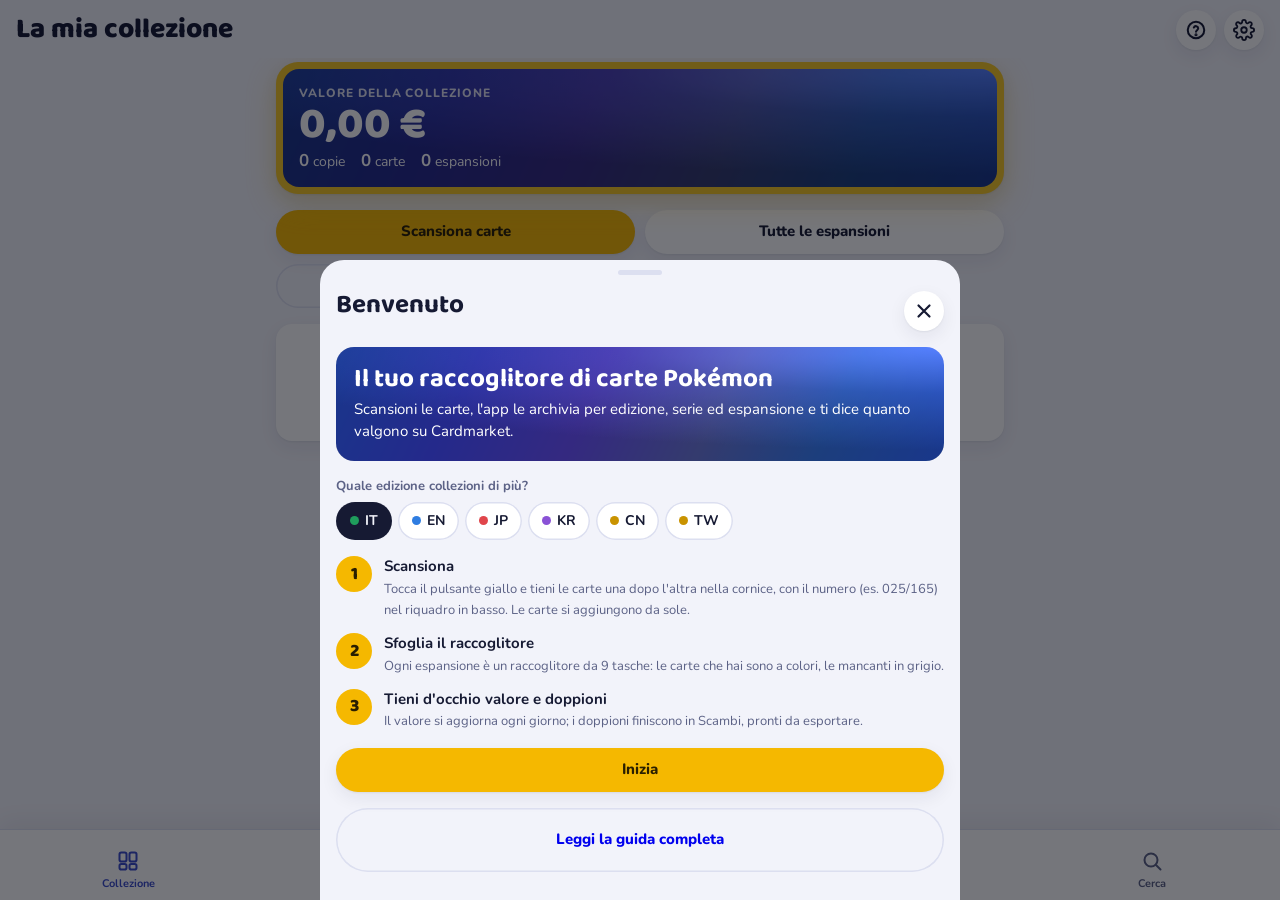
==== index.html @ 17b9c5fb "1.7: niente carte di Pokémon TCG Pocket nelle ricerche Le carte del videogioco TCG Pocket (espansion" ====
<!doctype html>
<html lang="it">
<head>
<meta charset="utf-8">
<meta http-equiv="Content-Security-Policy" content="default-src 'self'; script-src 'self' 'sha256-dnQLCSXDSAfv2hmlXYgK4S09nNvjMhLkixIwtkD//YQ=' 'wasm-unsafe-eval'; style-src 'self' 'unsafe-inline'; img-src 'self' data: blob: https://assets.tcgdex.net; font-src 'self'; connect-src 'self' https://api.tcgdex.net https://raw.githubusercontent.com; worker-src 'self' blob:; media-src 'self' blob:; manifest-src 'self'; object-src 'none'; base-uri 'none'; form-action 'none'">
<meta name="referrer" content="no-referrer">
<meta name="viewport" content="width=device-width,initial-scale=1,viewport-fit=cover">
<meta name="apple-mobile-web-app-capable" content="yes">
<meta name="mobile-web-app-capable" content="yes">
<meta name="apple-mobile-web-app-status-bar-style" content="default">
<meta name="apple-mobile-web-app-title" content="Raccoglitore">
<meta name="theme-color" content="#f2f3fa" media="(prefers-color-scheme: light)">
<meta name="theme-color" content="#0c0f22" media="(prefers-color-scheme: dark)">
<link rel="manifest" href="manifest.webmanifest">
<link rel="apple-touch-icon" href="icon-180.png">
<link rel="icon" href="icon-192.png">
<style>:root{color-scheme:light;padding-top:env(safe-area-inset-top,0px);padding-bottom:env(safe-area-inset-bottom,0px)}body{margin:0;font:14px system-ui,-apple-system,sans-serif}img{max-width:100%}[hidden]{display:none!important}</style>
</head>
<body>
<title>Raccoglitore TCG</title>
<meta name="claude:viewport-fit-sides" content="cover">
<link rel="stylesheet" href="fonts/fonts.css">
<style>
/* Layout: schede con barra in basso e pulsante Scansiona al centro; edizione → serie → espansione; ogni espansione è un raccoglitore a tasche 3×3 */
:root {
  --bg: #f2f3fa;
  --surface: #ffffff;
  --sunk: #e8eaf5;
  --ink: #161a33;
  --muted: #5c6286;
  --line: #dcdff0;
  --accent: #3b4cca;
  --accent-ink: #ffffff;
  --accent-soft: #e3e6fb;
  --gold: #f5b800;
  --gold-ink: #2a1f00;
  --frame: #f7c724;
  --good: #1f9d5c;
  --warn: #c66a00;
  --bad: #d23f45;
  --e-it: #1f9d5c; --e-en: #2f7de1; --e-ja: #e0454b; --e-ko: #8a52d6; --e-zh: #c99300; --e-other: #6b7196;
  --back-1: #263a9c; --back-2: #1a2670;
  --shadow: 0 1px 2px rgba(22, 26, 51, .06), 0 6px 18px rgba(22, 26, 51, .07);
  --holo: linear-gradient(115deg, #7fd3ff 0%, #b49bff 22%, #ff9ad5 42%, #ffe48a 62%, #8ff0c4 80%, #7fd3ff 100%);
  --font-display: "Baloo 2", "Avenir Next Rounded", "Arial Rounded MT Bold", system-ui, sans-serif;
  --font-body: "Nunito", -apple-system, "Segoe UI", Roboto, sans-serif;
  --font-mono: "IBM Plex Mono", ui-monospace, "SF Mono", Menlo, monospace;
  --radius: 16px;
}
@media (prefers-color-scheme: dark) {
  :root:not([data-theme="light"]) {
    --bg: #0c0f22; --surface: #161a36; --sunk: #10132a; --ink: #eef0ff; --muted: #9ba1c9; --line: #272c53;
    --accent: #8d98ff; --accent-ink: #0c0f22; --accent-soft: #232a5c; --gold: #ffd23f; --gold-ink: #2a1f00; --frame: #e7b912;
    --good: #45d18a; --warn: #f2a23c; --bad: #ff7a7f;
    --e-it: #45d18a; --e-en: #5aa0ff; --e-ja: #ff6b70; --e-ko: #b48cff; --e-zh: #f2c230; --e-other: #9ba1c9;
    --back-1: #2a3fae; --back-2: #141c56;
    --shadow: 0 1px 2px rgba(0, 0, 0, .3), 0 8px 24px rgba(0, 0, 0, .35);
    color-scheme: dark;
  }
}
:root[data-theme="dark"] {
  --bg: #0c0f22; --surface: #161a36; --sunk: #10132a; --ink: #eef0ff; --muted: #9ba1c9; --line: #272c53;
  --accent: #8d98ff; --accent-ink: #0c0f22; --accent-soft: #232a5c; --gold: #ffd23f; --gold-ink: #2a1f00; --frame: #e7b912;
  --good: #45d18a; --warn: #f2a23c; --bad: #ff7a7f;
  --e-it: #45d18a; --e-en: #5aa0ff; --e-ja: #ff6b70; --e-ko: #b48cff; --e-zh: #f2c230; --e-other: #9ba1c9;
  --back-1: #2a3fae; --back-2: #141c56;
  --shadow: 0 1px 2px rgba(0, 0, 0, .3), 0 8px 24px rgba(0, 0, 0, .35);
  color-scheme: dark;
}
html, body { height: 100%; }
body { background: var(--bg); color: var(--ink); font-family: var(--font-body); font-size: 15px; line-height: 1.45; -webkit-tap-highlight-color: transparent; }
body::before { content: ""; position: fixed; inset: 0 0 auto; height: env(safe-area-inset-top, 0px); z-index: 10; background: var(--bg); }
button, input, select, textarea { font: inherit; color: inherit; }
button { -webkit-user-select: none; user-select: none; }
:focus-visible { outline: 3px solid var(--accent); outline-offset: 2px; border-radius: 8px; }

.app { display: flex; flex-direction: column; min-height: 100%; }
.top {
  position: sticky; top: env(safe-area-inset-top, 0px); z-index: 5; background: var(--bg);
  padding-left: max(16px, env(safe-area-inset-left, 0px)); padding-right: max(16px, env(safe-area-inset-right, 0px));
  padding-block: 10px 8px; display: flex; align-items: center; gap: 8px;
}
.top h1 { font-family: var(--font-display); font-weight: 800; font-size: 28px; line-height: 1.1; margin: 0; flex: 1; min-width: 0; overflow: hidden; text-overflow: ellipsis; white-space: nowrap; }
.top h1.small { font-size: 21px; line-height: 1.15; white-space: normal; display: -webkit-box; -webkit-line-clamp: 2; -webkit-box-orient: vertical; overflow-wrap: anywhere; }
.icon-btn { width: 40px; height: 40px; border-radius: 50%; border: 0; background: var(--surface); box-shadow: var(--shadow); display: grid; place-items: center; cursor: pointer; flex: none; }
.icon-btn svg { width: 22px; height: 22px; }
a.icon-btn { color: inherit; text-decoration: none; }
.top .actions { display: flex; gap: 8px; flex: none; }
.notice { display: flex; gap: 12px; align-items: center; padding: 12px 14px; border-radius: var(--radius); background: var(--surface); box-shadow: var(--shadow), inset 4px 0 0 var(--gold); }
.notice .grow b { display: block; }
.steps { display: grid; gap: 12px; margin: 0; padding: 0; list-style: none; counter-reset: step; }
.steps li { display: grid; grid-template-columns: 36px minmax(0, 1fr); gap: 12px; align-items: start; counter-increment: step; }
.steps li::before { content: counter(step); width: 36px; height: 36px; border-radius: 50%; background: var(--gold); color: var(--gold-ink); font-family: var(--font-display); font-weight: 800; font-size: 18px; display: grid; place-items: center; }
.steps b { display: block; }
.welcome-hero { border-radius: 18px; padding: 18px; color: #fff; background: radial-gradient(120% 90% at 100% 0%, #5468ff 0%, #2a3aa8 45%, #19226b 100%); position: relative; overflow: hidden; }
.welcome-hero::after { content: ""; position: absolute; inset: 0; background: var(--holo); mix-blend-mode: soft-light; opacity: .55; pointer-events: none; }
.welcome-hero > * { position: relative; z-index: 1; }
.welcome-hero h3 { font-family: var(--font-display); font-size: 26px; line-height: 1.1; margin: 0 0 6px; }
.quickadd { display: grid; gap: 10px; padding: 14px; }
.quickadd .btn-row .btn { flex: 1 1 30%; }
.meta-line { font-size: 12px; color: var(--muted); text-align: center; }
main {
  flex: 1; box-sizing: border-box; width: 100%; max-width: 760px; margin: 0 auto;
  padding-left: max(16px, env(safe-area-inset-left, 0px)); padding-right: max(16px, env(safe-area-inset-right, 0px));
  padding-block: 4px calc(104px + env(safe-area-inset-bottom, 0px)); display: grid; grid-template-columns: minmax(0, 1fr); gap: 16px; align-content: start;
}
[hidden] { display: none !important; }
/* Blocchi interni con titoli: stessa spaziatura della pagina (i titoli hanno il margine sotto negativo). */
#sets-area, #scan-panels, #mine-results { display: grid; grid-template-columns: minmax(0, 1fr); gap: 16px; min-width: 0; }
#mine-results:empty { display: none; }
.filters { display: grid; gap: 10px; min-width: 0; }

/* Barra delle schede */
.tabs {
  position: fixed; left: 0; right: 0; bottom: 0; z-index: 6; display: grid; grid-template-columns: repeat(5, 1fr); align-items: end;
  background: var(--surface); box-shadow: 0 -1px 0 var(--line), 0 -8px 24px rgba(0,0,0,.06);
  padding-bottom: env(safe-area-inset-bottom, 0px); padding-left: env(safe-area-inset-left, 0px); padding-right: env(safe-area-inset-right, 0px);
}
.tabs button { border: 0; background: none; padding: 9px 2px 8px; display: grid; justify-items: center; gap: 3px; font-size: 11px; font-weight: 700; color: var(--muted); cursor: pointer; min-height: 56px; }
.tabs button svg { width: 24px; height: 24px; }
.tabs button[aria-current="page"] { color: var(--accent); }
.tabs .scan-tab .fab {
  width: 60px; height: 60px; margin-top: -26px; border-radius: 50%; display: grid; place-items: center;
  background: var(--gold); color: var(--gold-ink); box-shadow: 0 0 0 5px var(--surface), 0 6px 16px rgba(245, 184, 0, .45);
}
.tabs .scan-tab .fab svg { width: 30px; height: 30px; }
.tabs .scan-tab[aria-current="page"] { color: var(--ink); }

/* Elementi comuni */
.banner { background: var(--accent-soft); border-radius: 12px; padding: 10px 12px; font-size: 13px; }
.panel { background: var(--surface); border-radius: var(--radius); box-shadow: var(--shadow); overflow: hidden; }
.section-title { font-family: var(--font-display); font-weight: 800; font-size: 21px; margin: 4px 2px -6px; display: flex; align-items: center; flex-wrap: wrap; gap: 4px 8px; }
.section-title small { font-family: var(--font-body); font-weight: 600; font-size: 13px; color: var(--muted); }
.row { display: flex; align-items: center; gap: 12px; padding: 12px 14px; min-width: 0; min-height: 44px; box-sizing: border-box; }
.row + .row { border-top: 1px solid var(--line); }
button.row, a.row { width: 100%; border: 0; background: none; text-align: left; cursor: pointer; color: inherit; text-decoration: none; }
.grow { flex: 1; min-width: 0; }
.name { font-weight: 800; overflow: hidden; text-overflow: ellipsis; white-space: nowrap; }
.sub { color: var(--muted); font-size: 13px; }
.num { font-family: var(--font-mono); font-size: 13px; font-variant-numeric: tabular-nums; font-weight: 500; }
.euro { font-variant-numeric: tabular-nums; font-weight: 800; white-space: nowrap; }
.chev { color: var(--muted); font-size: 20px; line-height: 1; }
.note { font-size: 13px; color: var(--muted); margin: 0; }
.note.warn { color: var(--warn); font-weight: 700; }
.empty { text-align: center; padding: 28px 18px; display: grid; gap: 10px; justify-items: center; }
.empty h2 { font-family: var(--font-display); margin: 0; font-size: 22px; }

.btn { border: 0; background: var(--surface); box-shadow: var(--shadow); border-radius: 999px; padding: 10px 18px; font-weight: 800; cursor: pointer; min-height: 44px; display: inline-flex; align-items: center; justify-content: center; gap: 6px; text-align: center; }
.btn.primary { background: var(--accent); color: var(--accent-ink); }
.btn.gold { background: var(--gold); color: var(--gold-ink); }
.btn.ghost { background: transparent; box-shadow: inset 0 0 0 1.5px var(--line); }
.btn.small { min-height: 34px; padding: 6px 12px; font-size: 13px; }
.btn.danger { color: var(--bad); }
.btn:disabled { opacity: .5; cursor: default; }
.btn-row { display: flex; flex-wrap: wrap; gap: 8px; }

.chip { display: inline-flex; align-items: center; gap: 4px; font-size: 12px; font-weight: 700; padding: 2px 8px; border-radius: 999px; background: var(--sunk); color: var(--muted); white-space: nowrap; }
.chip.dup { background: color-mix(in srgb, var(--warn) 18%, transparent); color: var(--warn); }
.chip.grade { background: color-mix(in srgb, var(--good) 16%, transparent); color: var(--good); }
.chip.example { background: color-mix(in srgb, var(--warn) 16%, transparent); color: var(--warn); }
.chip.ed { background: color-mix(in srgb, var(--rc) 16%, transparent); color: var(--rc); }
.chips { display: flex; flex-wrap: wrap; gap: 4px; margin-top: 4px; }
.dot { width: 9px; height: 9px; border-radius: 50%; display: inline-block; flex: none; background: var(--rc, var(--muted)); }

/* Selettori a pillole */
.seg { display: flex; flex-wrap: wrap; gap: 6px; padding: 2px; margin: -2px; min-width: 0; }
.seg.scroll { flex-wrap: nowrap; overflow-x: auto; scrollbar-width: none; }
.seg.scroll.more { -webkit-mask-image: linear-gradient(to right, #000 calc(100% - 32px), transparent); mask-image: linear-gradient(to right, #000 calc(100% - 32px), transparent); }
.seg::-webkit-scrollbar { display: none; }
.seg button { flex: none; border: 0; border-radius: 999px; padding: 8px 14px; min-height: 38px; background: var(--surface); box-shadow: inset 0 0 0 1.5px var(--line); font-weight: 700; font-size: 14px; cursor: pointer; display: inline-flex; align-items: center; gap: 6px; }
.seg button[aria-pressed="true"] { background: var(--ink); color: var(--bg); box-shadow: none; }
.seg button .count { font-size: 12px; opacity: .7; }

/* Carta "trofeo" del riepilogo */
.trophy { position: relative; border-radius: 22px; padding: 7px; background: var(--frame); box-shadow: var(--shadow), 0 10px 30px color-mix(in srgb, var(--frame) 30%, transparent); }
.trophy-inner { position: relative; border-radius: 16px; padding: 16px 16px 14px; overflow: hidden; background: radial-gradient(120% 90% at 100% 0%, #5468ff 0%, #2a3aa8 45%, #19226b 100%); color: #fff; }
.trophy-inner::after { content: ""; position: absolute; inset: 0; background: var(--holo); mix-blend-mode: soft-light; opacity: .55; pointer-events: none; }
.trophy-inner > * { position: relative; z-index: 1; }
.trophy .eyebrow { font-size: 12px; font-weight: 800; letter-spacing: .08em; text-transform: uppercase; opacity: .85; }
.trophy .big { font-family: var(--font-display); font-weight: 800; font-size: 44px; line-height: 1.05; font-variant-numeric: tabular-nums; }
.trophy .stats { display: flex; flex-wrap: wrap; gap: 4px 16px; font-size: 14px; }
.trophy .stats b { font-variant-numeric: tabular-nums; font-size: 17px; }
.trophy .delta { display: inline-block; font-weight: 800; font-size: 13px; padding: 2px 8px; border-radius: 999px; background: rgba(255,255,255,.18); margin-top: 8px; }
.trophy .spark { margin-top: 8px; }

.quick { display: grid; grid-template-columns: 1fr 1fr; gap: 10px; }
.quick .btn { width: 100%; }

/* Espansioni */
.serie-head { display: flex; align-items: center; justify-content: space-between; gap: 8px; margin: 4px 2px -6px; font-weight: 800; color: var(--muted); font-size: 12px; text-transform: uppercase; letter-spacing: .07em; }
.set-grid { display: grid; grid-template-columns: repeat(auto-fill, minmax(min(100%, 300px), 1fr)); gap: 10px; }
.set-tile { display: flex; gap: 12px; align-items: center; padding: 12px 12px 12px 16px; border: 0; background: var(--surface); border-radius: var(--radius); box-shadow: var(--shadow); text-align: left; cursor: pointer; width: 100%; min-width: 0; color: inherit; position: relative; overflow: hidden; }
.set-tile::before { content: ""; position: absolute; left: 0; top: 0; bottom: 0; width: 5px; background: var(--rc, var(--accent)); }
.set-tile.complete::after { content: ""; position: absolute; inset: 0; background: var(--holo); opacity: .14; pointer-events: none; }
.ring { width: 54px; height: 54px; flex: none; position: relative; display: grid; place-items: center; }
.ring svg { position: absolute; inset: 0; transform: rotate(-90deg); }
.ring b { font-size: 13px; font-variant-numeric: tabular-nums; }

/* Raccoglitore */
.binder-head { padding: 14px; display: grid; gap: 10px; }
.bar { height: 10px; border-radius: 5px; background: var(--sunk); overflow: hidden; }
.bar > span { display: block; height: 100%; background: var(--rc, var(--accent)); border-radius: 5px; }
.bar.full > span { background: var(--holo); }
.binder { display: grid; gap: 14px; }
.page { background: linear-gradient(180deg, var(--surface), var(--sunk)); border-radius: 18px; padding: 12px; display: grid; grid-template-columns: repeat(3, minmax(0, 1fr)); gap: 9px; box-shadow: var(--shadow); }
.page-label { grid-column: 1 / -1; font-size: 11px; font-weight: 800; color: var(--muted); letter-spacing: .08em; text-transform: uppercase; display: flex; justify-content: space-between; }
.pocket { position: relative; border: 0; padding: 0; background: none; cursor: pointer; display: grid; gap: 4px; min-width: 0; color: inherit; }
.art { aspect-ratio: 245 / 337; max-width: 100%; border-radius: 7px; overflow: hidden; position: relative; background: var(--sunk); }
.art img { position: relative; width: 100%; height: 100%; object-fit: cover; display: block; }
.pocket.owned .art { box-shadow: 0 0 0 2px var(--frame), 0 4px 10px rgba(0,0,0,.15); }
.pocket.missing .art { opacity: .55; }
.pocket.missing .art img { filter: grayscale(1) brightness(1.05); opacity: .45; }
.pocket .count { position: absolute; top: -6px; right: -6px; min-width: 22px; height: 22px; display: grid; place-items: center; background: var(--good); color: #fff; font-size: 12px; font-weight: 800; border-radius: 11px; padding: 0 5px; box-sizing: border-box; box-shadow: 0 0 0 2px var(--surface); z-index: 1; }
.pocket .label { font-size: 11px; color: var(--muted); text-align: center; overflow: hidden; text-overflow: ellipsis; white-space: nowrap; }
.pocket .label.name-l { color: var(--ink); font-weight: 700; }
/* Dorso della carta, quando l'immagine non c'è */
.back { position: absolute; inset: 0; display: grid; place-items: center; text-align: center; padding: 8px; box-sizing: border-box; color: #fff;
  background: repeating-linear-gradient(45deg, rgba(255,255,255,.07) 0 6px, transparent 6px 12px), radial-gradient(circle at 50% 45%, var(--back-1), var(--back-2)); }
.back b { display: block; font-size: 12px; line-height: 1.2; overflow-wrap: break-word; hyphens: auto; -webkit-hyphens: auto; }
@media (max-width: 360px) { .back { padding: 6px 4px; } .back b { font-size: 10.5px; } }
.back span { font-family: var(--font-mono); font-size: 11px; opacity: .85; }
.foil .art::after { content: ""; position: absolute; inset: 0; background: var(--holo); mix-blend-mode: color-dodge; opacity: .22; pointer-events: none; }

.grid-cards { display: grid; grid-template-columns: repeat(auto-fill, minmax(104px, 1fr)); gap: 12px; }

/* Moduli */
.form { display: grid; gap: 14px; padding: 16px; }
.field { display: grid; gap: 6px; min-width: 0; }
.field > label, .field > .label { font-size: 13px; font-weight: 700; color: var(--muted); }
.field input, .field select, .field textarea, .searchbar input {
  border: 0; box-shadow: inset 0 0 0 1.5px var(--line); background: var(--surface); border-radius: 12px; padding: 10px 12px; width: 100%; box-sizing: border-box; min-width: 0; min-height: 44px;
}
.two { display: grid; grid-template-columns: 1fr 1fr; gap: 10px; }
.check { display: flex; gap: 10px; align-items: center; font-weight: 700; min-height: 44px; }
.check input { width: 22px; height: 22px; accent-color: var(--accent); }
.searchbar { display: grid; grid-template-columns: minmax(0, 1fr) auto; gap: 8px; }

/* Scansione */
.scanner { box-sizing: border-box; position: relative; border-radius: 22px; overflow: hidden; background: #05060f; aspect-ratio: 3 / 4; max-height: 60vh; width: 100%; max-width: 100%; margin: 0 auto; box-shadow: var(--shadow); }
.scanner video { width: 100%; height: 100%; object-fit: cover; display: block; }
/* La cornice sta tra la scritta in alto e i pulsanti in basso, così i pulsanti non coprono mai la zona del numero. */
.scanner .frame { position: absolute; left: 50%; top: 58px; height: calc(100% - 136px); width: auto; max-width: 74%; aspect-ratio: 245 / 337; transform: translateX(-50%); border-radius: 14px; box-shadow: 0 0 0 999px rgba(5, 6, 15, .45); }
.scanner .frame::before { content: ""; position: absolute; inset: 0; border-radius: 14px; border: 3px solid var(--frame); }
.scanner .frame .numzone { position: absolute; left: 6px; right: 6px; bottom: 6px; height: 15%; border-radius: 8px; border: 2px dashed rgba(255,255,255,.75); }
.scanner.reading .frame::before { animation: pulse 1.2s ease-in-out infinite; }
.scanner.hit .frame::before { border-color: var(--good); }
@keyframes pulse { 50% { opacity: .45; } }
@media (prefers-reduced-motion: reduce) { .scanner.reading .frame::before { animation: none; } }
.scanner .status { position: absolute; left: 50%; top: 12px; transform: translateX(-50%); background: rgba(5,6,15,.72); color: #fff; font-weight: 700; font-size: 13px; padding: 6px 12px; border-radius: 16px; width: max-content; max-width: calc(100% - 24px); text-align: center; line-height: 1.3; box-sizing: border-box; }
.scanner .controls { position: absolute; left: 12px; right: 12px; bottom: 12px; display: flex; justify-content: space-between; gap: 8px; }
.scanner .controls .btn { background: rgba(5,6,15,.72); color: #fff; box-shadow: none; }
.scanner .controls .btn.gold { background: var(--gold); color: var(--gold-ink); }
.scanner .demo-cam { position: absolute; inset: 0; background: radial-gradient(60% 50% at 50% 50%, #3a3f5c 0%, #15182b 70%), #15182b; }
.scanner .demo-cam::after { content: ""; position: absolute; left: 50%; top: 50%; width: 60%; aspect-ratio: 245 / 337; transform: translate(-50%, -50%) rotate(-2deg); border-radius: 10px; background: linear-gradient(160deg, #f7c724 0 6%, #e8edf7 6% 94%, #f7c724 94%); box-shadow: 0 10px 30px rgba(0,0,0,.5); opacity: .9; }
.scanner.off { display: grid; place-items: center; color: #cfd5f5; padding: 24px; text-align: center; aspect-ratio: 4 / 3; }
.scanner.off .inner { display: grid; gap: 12px; justify-items: center; }
.session-bar .field > .label { display: flex; justify-content: space-between; gap: 8px; }
.picker { padding: 14px; display: grid; gap: 10px; box-shadow: var(--shadow), inset 0 0 0 2px var(--gold); }
.picker .options { display: grid; grid-template-columns: repeat(auto-fill, minmax(96px, 1fr)); gap: 10px; }
.scanner .controls { align-items: center; }
.shutter { flex: none; width: 58px; height: 58px; border-radius: 50%; border: 4px solid #fff; background: rgba(255,255,255,.18); padding: 0; cursor: pointer; display: grid; place-items: center; }
.shutter span { width: 42px; height: 42px; border-radius: 50%; background: #fff; transition: transform .12s; }
.shutter:active span { transform: scale(.86); }
.scan-hint { margin: -4px 4px 0; }
.photo { object-fit: cover; }
.art img.photo { object-fit: cover; }
.copy-photo { width: 40px; height: 55px; flex: none; border-radius: 6px; object-fit: cover; background: var(--sunk); box-shadow: 0 0 0 1px var(--line); }
.copy-photo.big { width: 96px; height: 132px; border-radius: 9px; }
.photo-edit { display: flex; align-items: center; gap: 10px; flex-wrap: wrap; }
.ed-pick { font: inherit; font-size: 12px; font-weight: 800; border: 0; border-radius: 999px; padding: 3px 8px; background: color-mix(in srgb, var(--rc) 16%, transparent); color: var(--rc); appearance: none; -webkit-appearance: none; min-height: 24px; }
.chip.warn { white-space: normal; background: color-mix(in srgb, var(--warn) 18%, transparent); color: var(--warn); }
.custom-grid { display: flex; gap: 12px; align-items: flex-start; }
.banner.family { display: flex; align-items: center; gap: 10px; background: color-mix(in srgb, var(--gold) 22%, var(--surface)); }
.coll-switch { margin: 2px 0 0; }
.custom-grid > img { flex: none; }
.cm-results { max-height: 52vh; overflow: auto; border: 1px solid var(--line); border-radius: 12px; }
.cm-results .row + .row { border-top: 1px solid var(--line); }
.tray-item { display: flex; gap: 12px; align-items: center; padding: 10px 12px; min-width: 0; }
.tray-item + .tray-item { border-top: 1px solid var(--line); }
.tray-item .thumb { width: 46px; flex: none; }
.tray-item.new { animation: flash 1.2s ease-out; }
@keyframes flash { from { background: color-mix(in srgb, var(--gold) 35%, transparent); } }
@media (prefers-reduced-motion: reduce) { .tray-item.new { animation: none; } }
.tray-actions { display: flex; gap: 6px; flex: none; }
.copy-row { padding: 0 10px 0 0; gap: 4px; }
.copy-open { flex: 1; min-width: 0; display: flex; align-items: center; gap: 12px; padding: 12px 6px 12px 14px; border: 0; background: none; color: inherit; font: inherit; text-align: left; cursor: pointer; min-height: 44px; }
.copy-del { flex: none; width: 40px; min-width: 40px; padding: 0; justify-content: center; }

/* Scheda carta */
.sheet-wrap { position: fixed; inset: 0; z-index: 20; background: rgba(5, 6, 15, .55); display: flex; align-items: flex-end; justify-content: center; }
.sheet {
  background: var(--bg); width: 100%; max-width: 640px; max-height: 94%; overflow-y: auto; border-radius: 24px 24px 0 0; box-sizing: border-box;
  padding-left: max(16px, env(safe-area-inset-left, 0px)); padding-right: max(16px, env(safe-area-inset-right, 0px));
  padding-block: 10px calc(28px + env(safe-area-inset-bottom, 0px)); display: grid; gap: 16px;
}
.grab { width: 44px; height: 5px; border-radius: 3px; background: var(--line); justify-self: center; }
.sheet-head { display: flex; justify-content: space-between; align-items: flex-start; gap: 10px; }
.sheet-head h2 { font-family: var(--font-display); font-size: 26px; line-height: 1.1; margin: 0; min-width: 0; overflow-wrap: anywhere; }
.card-hero { display: grid; grid-template-columns: minmax(0, 150px) minmax(0, 1fr); gap: 16px; align-items: start; }
.showcase { border-radius: 12px; padding: 5px; background: var(--frame); box-shadow: var(--shadow); }
.showcase .art { border-radius: 8px; }
.price-big { font-family: var(--font-display); font-weight: 800; font-size: 34px; line-height: 1; font-variant-numeric: tabular-nums; }
.kv { display: grid; grid-template-columns: auto minmax(0, 1fr); gap: 4px 12px; font-size: 14px; margin: 0; }
.kv dt { color: var(--muted); font-weight: 700; }
.kv dd { margin: 0; min-width: 0; overflow-wrap: anywhere; }
.price-grid { display: grid; grid-template-columns: repeat(3, minmax(0, 1fr)); }
.price-grid > div { padding: 12px; display: grid; gap: 2px; min-width: 0; }
.price-grid > div + div { border-left: 1px solid var(--line); }
.price-grid .sub { font-size: 12px; }

body:has(.sheet-wrap) .toast { bottom: calc(16px + env(safe-area-inset-bottom, 0px)); }
.toast { position: fixed; left: 50%; transform: translateX(-50%); bottom: calc(96px + env(safe-area-inset-bottom, 0px)); z-index: 30; background: var(--ink); color: var(--bg); padding: 10px 14px 10px 18px; border-radius: 999px; font-size: 14px; font-weight: 700; width: max-content; max-width: calc(100% - 32px); box-sizing: border-box; display: flex; gap: 12px; align-items: center; box-shadow: var(--shadow); }
.toast button { border: 0; background: none; color: var(--gold); font-weight: 800; cursor: pointer; padding: 4px; }
.spark { width: 100%; height: 64px; display: block; }
.bars { display: grid; gap: 12px; padding: 14px; }
.bars .line { display: grid; grid-template-columns: minmax(0, 1fr) auto; gap: 4px 10px; align-items: center; }
.bars .track { grid-column: 1 / -1; height: 10px; border-radius: 5px; background: var(--sunk); overflow: hidden; }
.bars .track span { display: block; height: 100%; background: var(--rc); border-radius: 5px; }
.hscroll { display: grid; grid-auto-flow: column; grid-auto-columns: 112px; gap: 12px; overflow-x: auto; padding: 8px 4px 8px; scrollbar-width: none; }
.hscroll::-webkit-scrollbar { display: none; }
details > summary { list-style: none; cursor: pointer; }
details > summary::-webkit-details-marker { display: none; }
@media (max-width: 380px) { .two { grid-template-columns: 1fr; } .card-hero { grid-template-columns: 110px minmax(0, 1fr); } .trophy .big { font-size: 38px; } }
</style>

<div class="app">
  <header class="top"><button class="icon-btn" id="back" hidden aria-label="Indietro"><svg viewBox="0 0 24 24" fill="none" stroke="currentColor" stroke-width="2.4" stroke-linecap="round"><path d="M15 5l-7 7 7 7"/></svg></button><h1 id="title">Collezione</h1><div class="actions"><a class="icon-btn" id="help-btn" href="guida.html" target="_blank" rel="noopener" aria-label="Guida all'uso"><svg viewBox="0 0 24 24" fill="none" stroke="currentColor" stroke-width="2.2" stroke-linecap="round"><circle cx="12" cy="12" r="9"/><path d="M9.6 9.3a2.5 2.5 0 0 1 4.8.9c0 1.7-2.4 2.2-2.4 3.8"/><circle cx="12" cy="17.2" r=".6" fill="currentColor"/></svg></a><button class="icon-btn" id="settings-btn" aria-label="Impostazioni"><svg viewBox="0 0 24 24" fill="none" stroke="currentColor" stroke-width="2" stroke-linecap="round" stroke-linejoin="round"><circle cx="12" cy="12" r="3"/><path d="M19.4 15a1.7 1.7 0 0 0 .3 1.8l.1.1a2 2 0 1 1-2.8 2.8l-.1-.1a1.7 1.7 0 0 0-1.8-.3 1.7 1.7 0 0 0-1 1.5V21a2 2 0 1 1-4 0v-.1a1.7 1.7 0 0 0-1.1-1.5 1.7 1.7 0 0 0-1.8.3l-.1.1a2 2 0 1 1-2.8-2.8l.1-.1a1.7 1.7 0 0 0 .3-1.8 1.7 1.7 0 0 0-1.5-1H3a2 2 0 1 1 0-4h.1a1.7 1.7 0 0 0 1.5-1.1 1.7 1.7 0 0 0-.3-1.8l-.1-.1a2 2 0 1 1 2.8-2.8l.1.1a1.7 1.7 0 0 0 1.8.3H9a1.7 1.7 0 0 0 1-1.5V3a2 2 0 1 1 4 0v.1a1.7 1.7 0 0 0 1 1.5 1.7 1.7 0 0 0 1.8-.3l.1-.1a2 2 0 1 1 2.8 2.8l-.1.1a1.7 1.7 0 0 0-.3 1.8V9a1.7 1.7 0 0 0 1.5 1H21a2 2 0 1 1 0 4h-.1a1.7 1.7 0 0 0-1.5 1z"/></svg></button></div></header>
  <main id="main"></main>
  <nav class="tabs" aria-label="Sezioni">
    <button data-tab="collection" aria-current="page"><svg viewBox="0 0 24 24" fill="none" stroke="currentColor" stroke-width="2"><rect x="3.5" y="3.5" width="7" height="9" rx="1.8"/><rect x="13.5" y="3.5" width="7" height="9" rx="1.8"/><rect x="3.5" y="15" width="7" height="5.5" rx="1.8"/><rect x="13.5" y="15" width="7" height="5.5" rx="1.8"/></svg>Collezione</button>
    <button data-tab="value"><svg viewBox="0 0 24 24" fill="none" stroke="currentColor" stroke-width="2" stroke-linecap="round"><path d="M4 18l5-6 4 3 7-9"/><path d="M15 6h5v5"/></svg>Valore</button>
    <button data-tab="scan" class="scan-tab"><span class="fab"><svg viewBox="0 0 24 24" fill="none" stroke="currentColor" stroke-width="2.2" stroke-linecap="round"><path d="M4 8V5.5A1.5 1.5 0 0 1 5.5 4H8M16 4h2.5A1.5 1.5 0 0 1 20 5.5V8M20 16v2.5a1.5 1.5 0 0 1-1.5 1.5H16M8 20H5.5A1.5 1.5 0 0 1 4 18.5V16"/><rect x="8.5" y="7" width="7" height="10" rx="1.4"/></svg></span>Scansiona</button>
    <button data-tab="trades"><svg viewBox="0 0 24 24" fill="none" stroke="currentColor" stroke-width="2" stroke-linecap="round"><path d="M7 4L3 8l4 4M3 8h14M17 20l4-4-4-4M21 16H7"/></svg>Scambi</button>
    <button data-tab="search"><svg viewBox="0 0 24 24" fill="none" stroke="currentColor" stroke-width="2" stroke-linecap="round"><circle cx="11" cy="11" r="6.5"/><path d="M16 16l4.5 4.5"/></svg>Cerca</button>
  </nav>
</div>
<div id="sheet-root"></div>
<div id="toast-root" aria-live="polite"></div>

<script>
"use strict";
// ================================================================ Dati fissi
// L'edizione è la lingua di stampa: IT, EN, JP, KR, CN… come nei negozi. Le edizioni occidentali condividono le espansioni.
const LANGS = [
  ["it","Italiano","IT","intl","it"],["en","Inglese","EN","intl","en"],["fr","Francese","FR","intl","other"],["de","Tedesco","DE","intl","other"],
  ["es","Spagnolo","ES","intl","other"],["pt","Portoghese","PT","intl","other"],["ja","Giapponese","JP","jp","ja"],["ko","Coreano","KR","kr","ko"],
  ["zh-cn","Cinese semplificato","CN","cn","zh"],["zh-tw","Cinese tradizionale","TW","cn","zh"],["th","Thailandese","TH","sea","other"],["id","Indonesiano","ID","sea","other"]
].map(([code,name,short,region,color]) => ({code,name,short,region,color}));
const LANG = Object.fromEntries(LANGS.map(l => [l.code, l]));
const EDITION_ORDER = ["it","en","ja","ko","zh-cn","zh-tw","fr","de","es","pt","th","id"];
const VARIANTS = { normal: "Normale", reverse: "Reverse", holo: "Holo", firstEdition: "1ª ed." };
const CONDITIONS = [["MT","Mint"],["NM","Near Mint"],["EX","Excellent"],["GD","Good"],["LP","Light Played"],["PL","Played"],["PO","Poor"]];
const GRADERS = ["PSA","BGS","CGC","SGC","Altro"];
const RARITY_IT = {
  "common": "Comune", "uncommon": "Non comune", "rare": "Rara", "rare holo": "Rara holo", "holo rare": "Rara holo",
  "double rare": "Doppia rara", "ultra rare": "Ultra rara", "illustration rare": "Rara illustrazione",
  "special illustration rare": "Rara illustrazione speciale", "hyper rare": "Iper rara", "shiny rare": "Rara cromatica",
  "shiny ultra rare": "Ultra rara cromatica", "ace spec rare": "Rara ACE SPEC", "secret rare": "Rara segreta", "promo": "Promo",
  "amazing rare": "Rara straordinaria", "radiant rare": "Rara radiosa", "rare holo v": "Rara holo V", "rare holo vmax": "Rara holo VMAX",
  "rare holo vstar": "Rara holo VSTAR", "rare ultra": "Ultra rara", "rare secret": "Rara segreta", "rare rainbow": "Rara arcobaleno",
  "mega hyper rare": "Mega iper rara", "black white rare": "Rara bianco e nero"
};
const APP_VERSION = "1.7";
const APP_DATE = "1 novembre 2026";
const GUIDE_URL = "https://claude.ai/artifact/3jA4rPapgx1RR4ZWzeLEEr";
const API = "https://api.tcgdex.net/v2";
// Listino pubblico di Cardmarket, scaricato ogni notte da un'azione GitHub sul ramo "dati" del repository dell'app.
// Si ricava dall'indirizzo dell'app (utente.github.io/repository); altrove (anteprima) non c'è.
const CM_DATA = (() => { const m = location.hostname.match(/^([a-z0-9-]+)\.github\.io$/i), repo = location.pathname.split("/")[1]; return m && repo ? `https://raw.githubusercontent.com/${m[1]}/${repo}/dati/cm/` : null; })();
// Lettore del numero (Tesseract.js 5.1.1): i file sono nella cartella ocr/ dell'app, non su server di terzi.
const OCR_DIR = new URL("ocr/", location.href).href;

const fallbackLang = code => LANG[code]?.region === "intl" ? "en" : code;
const regionOf = code => LANG[code]?.region || "intl";
const edColor = code => `var(--e-${LANG[code]?.color || "other"})`;
const edStyle = code => `style="--rc:${edColor(code)}"`;
const edName = code => LANG[code]?.name || code;
const esc = s => String(s ?? "").replace(/[&<>"']/g, c => ({ "&":"&amp;","<":"&lt;",">":"&gt;",'"':"&quot;","'":"&#39;" }[c]));
const euro = v => v == null || isNaN(v) ? "—" : new Intl.NumberFormat("it-IT", { style: "currency", currency: "EUR" }).format(v);
const today = () => new Date().toISOString().slice(0, 10);
const uid = () => (crypto.randomUUID ? crypto.randomUUID() : Date.now().toString(36) + Math.random().toString(36).slice(2));
const itDate = d => d ? new Date(d + "T12:00:00").toLocaleDateString("it-IT", { day: "numeric", month: "long", year: "numeric" }) : "";
const rarityIt = r => RARITY_IT[String(r || "").toLowerCase()] || r || "";
// Numero come stampato: 006/165 (zeri a sinistra quando il numero è solo cifre)
function cardNumber(localId, official) {
  const id = String(localId ?? "");
  if (!official) return id;
  const w = Math.max(3, String(official).length);
  // Numeri lunghi delle buste speciali (1807/07): il totale si scrive come stampato, a due cifre.
  if (/^\d{4,}$/.test(id)) return `${id}/${String(official).padStart(2, "0")}`;
  return `${/^\d+$/.test(id) ? id.padStart(w, "0") : id}/${String(official).padStart(w, "0")}`;
}

// ================================================================ Stato e salvataggio sul telefono (IndexedDB)
let state = { cards: {}, sets: {}, copies: [], snapshots: [], settings: { lang: "it", cond: "NM", coef: {} }, lastRefresh: 0 };
const Store = {
  db: null,
  open() {
    return new Promise(resolve => {
      try {
        const req = indexedDB.open("raccoglitore-tcg", 1);
        req.onupgradeneeded = () => req.result.createObjectStore("kv");
        req.onsuccess = () => { this.db = req.result; resolve(); };
        req.onerror = () => resolve();
      } catch { resolve(); }
    });
  },
  async load() {
    await this.open();
    if (!this.db) { try { const raw = localStorage.getItem("raccoglitore-tcg"); return raw ? JSON.parse(raw) : null; } catch { return null; } }
    return new Promise(resolve => {
      try {
        const r = this.db.transaction("kv").objectStore("kv").get("state");
        r.onsuccess = () => resolve(r.result || null);
        r.onerror = () => resolve(null);
      } catch { resolve(null); }
    });
  },
  keep(name, data) {
    try { if (this.db) this.db.transaction("kv", "readwrite").objectStore("kv").put(data, name); } catch {}
  },
  timer: null,
  save() {
    if (viewing) return;
    clearTimeout(this.timer);
    this.timer = setTimeout(() => {
      const data = JSON.parse(JSON.stringify(state));
      try {
        if (this.db) { this.db.transaction("kv", "readwrite").objectStore("kv").put(data, "state"); History.maybeSave(data); }
        else localStorage.setItem("raccoglitore-tcg", JSON.stringify(data));
      } catch (e) { console.warn("Salvataggio non riuscito", e); }
    }, 250);
  }
};

// ================================================================ Foto delle tue copie e storico automatico (nello stesso archivio del telefono)
const idbReq = (mode, fn) => new Promise(res => {
  try { const tx = Store.db.transaction("kv", mode), r = fn(tx.objectStore("kv")); tx.oncomplete = () => res(r?.result ?? true); tx.onerror = tx.onabort = () => res(null); }
  catch { res(null); }
});
const Photos = {
  urls: new Map(),
  prefix: "photo:",
  key(id) { return this.prefix + id; },
  reset() { for (const u of this.urls.values()) URL.revokeObjectURL(u); this.urls.clear(); },
  async put(id, blob) { if (!Store.db || !blob) return false; const ok = await idbReq("readwrite", s => s.put(blob, this.key(id))); this.drop(id); return !!ok; },
  get(id) { return Store.db ? idbReq("readonly", s => s.get(this.key(id))) : Promise.resolve(null); },
  drop(id) { const u = this.urls.get(id); if (u) { URL.revokeObjectURL(u); this.urls.delete(id); } },
  del(id) { this.drop(id); if (Store.db) idbReq("readwrite", s => s.delete(this.key(id))); },
  async url(id) {
    if (this.urls.has(id)) return this.urls.get(id);
    const b = await this.get(id); if (!(b instanceof Blob)) return null;
    const u = URL.createObjectURL(b); this.urls.set(id, u); return u;
  }
};
// Le foto si caricano dopo il disegno: ogni <img data-photo="id"> riceve la sua immagine.
async function hydratePhotos() {
  for (const img of document.querySelectorAll("img[data-photo]:not([src]):not([data-loading])")) {
    img.dataset.loading = "1";
    const u = await Photos.url(img.dataset.photo);
    if (u) img.src = u; else img.closest(".photo-slot")?.classList.add("empty"), img.remove();
  }
}
new MutationObserver(() => hydratePhotos()).observe(document.body, { childList: true, subtree: true });
const blobToDataURL = b => new Promise((res, rej) => { const r = new FileReader(); r.onload = () => res(r.result); r.onerror = rej; r.readAsDataURL(b); });
const dataURLToBlob = u => { const [head, b64] = u.split(","), bin = atob(b64), a = new Uint8Array(bin.length); for (let i = 0; i < bin.length; i++) a[i] = bin.charCodeAt(i); return new Blob([a], { type: head.slice(5).split(";")[0] }); };
// Riduce una foto scelta o scattata a 900 pixel sul lato lungo.
async function shrinkPhoto(file, max = 900) {
  const bmp = await createImageBitmap(file), k = Math.min(1, max / Math.max(bmp.width, bmp.height));
  const c = document.createElement("canvas"); c.width = Math.round(bmp.width * k); c.height = Math.round(bmp.height * k);
  c.getContext("2d").drawImage(bmp, 0, 0, c.width, c.height);
  return new Promise(res => c.toBlob(res, "image/jpeg", 0.82));
}
// Storico: una versione della collezione all'ora, le ultime 30, dentro il telefono. Protegge da errori e ripristini sbagliati.
const History = {
  last: 0,
  async maybeSave(data) {
    if (!Store.db || !data.copies?.length || Date.now() - this.last < 3600e3) return;
    this.last = Date.now();
    await idbReq("readwrite", s => s.put({ at: Date.now(), copies: data.copies.length, data }, "hist:" + Date.now()));
    const keys = (await this.keys()).sort();
    for (const k of keys.slice(0, Math.max(0, keys.length - 30))) idbReq("readwrite", s => s.delete(k));
  },
  async keys() { const k = await idbReq("readonly", s => s.getAllKeys()); return (k || []).filter(x => String(x).startsWith("hist:")); },
  async list() { const out = []; for (const k of (await this.keys()).sort().reverse()) { const v = await idbReq("readonly", s => s.get(k)); if (v) out.push({ key: k, at: v.at, copies: v.copies }); } return out; },
  get(k) { return idbReq("readonly", s => s.get(k)); }
};
// ================================================================ Collezioni di famiglia
// Un familiare condivide la sua collezione come file; tu la apri e la guardi accanto alla tua, senza toccarla.
const idbGet = k => Store.db ? idbReq("readonly", s => s.get(k)) : Promise.resolve(null);
const idbPut = (k, v) => Store.db ? idbReq("readwrite", s => s.put(v, k)) : Promise.resolve(null);
let viewing = null, myState = null;
const Family = {
  list: [],
  async load() { const l = await idbGet("family:index"); this.list = Array.isArray(l) ? l : []; },
  save() { return idbPut("family:index", this.list); },
  async import(raw, fileName) {
    const { state: clean } = sanitizeState(raw);
    const owner = txt(raw?.share?.owner, 40).trim() || txt(String(fileName || "").replace(/\.json$/i, "").replace(/^collezione-/i, "").replace(/-\d{4}-\d{2}-\d{2}$/, ""), 40) || "Familiare";
    let fam = this.list.find(f => f.name.toLowerCase() === owner.toLowerCase());
    if (!fam) { fam = { id: uid().slice(0, 8), name: owner }; this.list.push(fam); }
    else await this.dropPhotos(fam.id);
    const ids = new Set(clean.copies.map(c => c.id));
    let photos = 0;
    if (isObj(raw.photos)) for (const [id, u] of Object.entries(raw.photos)) {
      if (!ids.has(id) || typeof u !== "string" || u.length > 6e6 || !/^data:image\/(jpeg|png|webp);base64,[A-Za-z0-9+/=]+$/.test(u)) continue;
      try { if (await idbPut(`fphoto:${fam.id}:${id}`, dataURLToBlob(u))) photos++; } catch {}
    }
    for (const c of clean.copies) if (c.photo && !raw.photos?.[c.id]) delete c.photo;
    Object.assign(fam, { copies: clean.copies.length, value: Math.round(clean.copies.reduce((t, c) => t + (copyValueIn(clean, c) || 0), 0) * 100) / 100,
      sharedAt: numIn(Date.parse(raw?.share?.sharedAt), 0, 1e14) || Date.now(), importedAt: Date.now(), photos });
    await idbPut("family:" + fam.id, clean);
    await this.save();
    return fam;
  },
  async dropPhotos(id) {
    const keys = (await idbReq("readonly", s => s.getAllKeys())) || [];
    for (const k of keys) if (String(k).startsWith(`fphoto:${id}:`)) idbReq("readwrite", s => s.delete(k));
  },
  async remove(id) {
    await this.dropPhotos(id);
    idbReq("readwrite", s => s.delete("family:" + id));
    this.list = this.list.filter(f => f.id !== id);
    await this.save();
  }
};
// Valore di una copia in una collezione qualsiasi (stesse regole della tua).
function copyValueIn(st, cp) {
  if (cp.personal != null) return cp.personal;
  const card = st.cards[cp.cardKey]; if (!card) return null;
  const p = marketPrice(card, cp.variant);
  return p == null ? null : p * (st.settings.coef?.[cp.lang] ?? 1);
}
async function viewCollection(id) {
  stopScanner(); closeSheet();
  if (!id || id === "me") {
    if (viewing) { state = myState; viewing = null; myState = null; Photos.prefix = "photo:"; Photos.reset(); }
  } else {
    const fam = Family.list.find(f => f.id === id), data = fam && await idbGet("family:" + id);
    if (!data) { toast("Questa collezione non è più disponibile"); return; }
    if (!viewing) myState = state;
    state = data; viewing = { id, name: fam.name, sharedAt: fam.sharedAt };
    Photos.prefix = `fphoto:${id}:`; Photos.reset();
  }
  ui.setView = null; ui.browse = null; ui.mineQ = ""; ui.edFilter = "all";
  if (ui.tab === "scan" || ui.tab === "search") ui.tab = "collection";
  render();
}
const familyBanner = () => viewing ? `<div class="banner family"><div class="grow">Stai guardando la collezione di <b>${esc(viewing.name)}</b> · condivisa il ${esc(new Date(viewing.sharedAt).toLocaleDateString("it-IT", { day: "numeric", month: "long" }))}. Qui puoi solo guardare.</div><button class="btn small" data-action="family-exit">Torna alla tua</button></div>` : "";
const READ_ONLY_ACTIONS = new Set(["cm-link", "cm-pick", "new-copy", "edit-copy", "delete-copy", "quick-add", "remove-copy", "cycle-variant", "refresh", "custom-add", "restore-hist", "backup", "remove-photo", "scan-this-set", "share-mine"]);

// Copia di sicurezza completa: collezione, impostazioni e foto.
async function backupJSON(share) {
  const data = JSON.parse(JSON.stringify(state)), photos = {};
  for (const c of state.copies) if (c.photo) { const b = await Photos.get(c.id); if (b instanceof Blob) photos[c.id] = await blobToDataURL(b); }
  data.photos = photos;
  data.app = { name: "Raccoglitore TCG", version: APP_VERSION, saved: new Date().toISOString() };
  data.share = { owner: state.settings.ownerName || "", sharedAt: new Date().toISOString() };
  return JSON.stringify(data);
}
// Rimette le foto di una copia di sicurezza, solo per copie che esistono e solo immagini vere.
async function restorePhotos(raw, copies) {
  const ids = new Set(copies.map(c => c.id)); let n = 0;
  if (isObj(raw.photos)) for (const [id, u] of Object.entries(raw.photos)) {
    if (!ids.has(id) || typeof u !== "string" || u.length > 6e6 || !/^data:image\/(jpeg|png|webp);base64,[A-Za-z0-9+/=]+$/.test(u)) continue;
    try { if (await Photos.put(id, dataURLToBlob(u))) n++; } catch {}
  }
  for (const c of copies) if (c.photo) c.photo = !!(await Photos.get(c.id));
  return n;
}

// ================================================================ Controllo dei dati
// Una copia di sicurezza è un file che arriva da fuori: la collezione viene ricostruita campo per campo,
// tenendo solo tipi e valori previsti. Testi troppo lunghi vengono accorciati, indirizzi di immagini estranei scartati.
const DATE_RE = /^\d{4}-\d{2}-\d{2}$/;
const ASSET_RE = /^https:\/\/assets\.tcgdex\.net\/[A-Za-z0-9._\-\/]{1,200}$/;
const COND_CODES = CONDITIONS.map(([c]) => c);
const own = (o, k) => Object.prototype.hasOwnProperty.call(o, k);
const isObj = o => !!o && typeof o === "object" && !Array.isArray(o);
const txt = (v, max) => (typeof v === "string" || typeof v === "number") ? String(v).replace(/[\u0000-\u0008\u000b-\u001f\u007f]/g, "").slice(0, max) : "";
const numIn = (v, min, max) => {
  const n = typeof v === "number" ? v : typeof v === "string" && v.trim() !== "" ? Number(v.trim().replace(",", ".")) : NaN;
  return Number.isFinite(n) && n >= min && n <= max ? n : null;
};
const langOk = v => typeof v === "string" && own(LANG, v) ? v : null;

function cleanCard(c) {
  if (!isObj(c)) return null;
  const lang = langOk(c.lang), id = txt(c.id, 100);
  if (!lang || !id) return null;
  const v = isObj(c.variants) ? c.variants : {};
  const variants = { normal: v.normal === true, reverse: v.reverse === true, holo: v.holo === true, firstEdition: v.firstEdition === true };
  if (!Object.values(variants).some(Boolean)) variants.normal = true;
  const cm = isObj(c.cm) ? c.cm : {};
  const price = k => numIn(cm[k], 0, 1e6);
  return {
    key: `${lang}|${id}`, id, lang, name: txt(c.name, 120), localId: txt(c.localId, 20), setId: txt(c.setId, 60), setName: txt(c.setName, 120),
    official: numIn(c.official, 0, 5000) ?? 0, rarity: txt(c.rarity, 60), illustrator: txt(c.illustrator, 80),
    image: ASSET_RE.test(c.image) ? c.image : "", variants, example: c.example === true, ...(c.custom === true ? { custom: true } : {}),
    ...(numIn(c.cmId, 1, 1e9) ? { cmId: numIn(c.cmId, 1, 1e9), cmName: txt(c.cmName, 160) } : {}),
    cm: { trend: price("trend"), avg30: price("avg30"), low: price("low"), trendHolo: price("trendHolo"), avg30Holo: price("avg30Holo"),
          lowHolo: price("lowHolo"), updated: DATE_RE.test(cm.updated) ? cm.updated : null },
    fetched: numIn(c.fetched, 0, 1e14) ?? 0
  };
}
function cleanSet(s) {
  if (!isObj(s)) return null;
  const lang = langOk(s.lang), id = txt(s.id, 60);
  if (!lang || !id) return null;
  return {
    key: `${lang}|${id}`, id, lang, name: txt(s.name, 120), serieId: txt(s.serieId, 60) || "altro", serieName: txt(s.serieName, 120) || "Altro",
    release: DATE_RE.test(s.release) ? s.release : "", official: numIn(s.official, 0, 5000) ?? 0, total: numIn(s.total, 0, 5000) ?? 0,
    logo: ASSET_RE.test(s.logo) ? s.logo : "", fetched: numIn(s.fetched, 0, 1e14) ?? 0
  };
}
function cleanCopy(c, cards, seen) {
  if (!isObj(c)) return null;
  const cardKey = txt(c.cardKey, 120);
  if (!own(cards, cardKey)) return null;
  let id = txt(c.id, 100);
  if (!id || seen.has(id)) id = uid();
  seen.add(id);
  const graded = c.graded === true;
  const copy = {
    id, added: numIn(c.added, 0, 1e14) ?? Date.now(), cardKey, lang: langOk(c.lang) || cards[cardKey].lang,
    variant: own(VARIANTS, c.variant) ? c.variant : "normal", cond: COND_CODES.includes(c.cond) ? c.cond : "NM",
    graded, grader: GRADERS.includes(c.grader) ? c.grader : null, grade: txt(c.grade, 10) || null,
    purchase: numIn(c.purchase, 0, 1e7), personal: numIn(c.personal, 0, 1e7), location: txt(c.location, 120), notes: txt(c.notes, 1000)
  };
  if (c.example === true) copy.example = true;
  if (c.photo === true) copy.photo = true;
  return copy;
}
// Restituisce la collezione pulita e quante copie sono state scartate. Rifiuta ciò che non è una copia di sicurezza.
function sanitizeState(raw) {
  if (!isObj(raw) || !Array.isArray(raw.copies) || !isObj(raw.cards)) throw new Error("Formato non valido");
  const cards = {}, sets = {}, seen = new Set();
  for (const c of Object.values(raw.cards).slice(0, 50000)) { const k = cleanCard(c); if (k) cards[k.key] = k; }
  if (isObj(raw.sets)) for (const s of Object.values(raw.sets).slice(0, 5000)) { const k = cleanSet(s); if (k) sets[k.key] = k; }
  const copies = raw.copies.slice(0, 50000).map(c => cleanCopy(c, cards, seen)).filter(Boolean);
  const snapshots = (Array.isArray(raw.snapshots) ? raw.snapshots : []).filter(s => isObj(s) && DATE_RE.test(s.day))
    .map(s => ({ day: s.day, value: numIn(s.value, 0, 1e9) ?? 0, copies: numIn(s.copies, 0, 1e6) ?? 0 })).slice(-400);
  const st = isObj(raw.settings) ? raw.settings : {};
  const coef = {};
  if (isObj(st.coef)) for (const [k, v] of Object.entries(st.coef)) { const n = numIn(v, 0.01, 10); if (langOk(k) && n != null) coef[k] = n; }
  const settings = { lang: langOk(st.lang) || "it", cond: COND_CODES.includes(st.cond) ? st.cond : "NM", coef,
    onboarded: st.onboarded === true, installDismissed: st.installDismissed === true, ownerName: txt(st.ownerName, 40).trim() };
  if (langOk(st.scanLang) || st.scanLang === "auto") settings.scanLang = st.scanLang;
  const clean = { cards, sets, copies, snapshots, settings, lastRefresh: numIn(raw.lastRefresh, 0, 1e14) ?? 0 };
  const lb = numIn(raw.lastBackup, 0, 1e14); if (lb) clean.lastBackup = lb;
  return { state: clean, dropped: raw.copies.length - copies.length };
}

// ================================================================ Catalogo TCGdex
let online = true;
// Nell'anteprima dentro Claude il catalogo online è bloccato: lì si usano dati di esempio. Nell'app vera mai.
const isPreview = !document.querySelector('link[rel="manifest"]');
class NotFound extends Error {}
const memo = new Map();
async function api(lang, path, params) {
  if (!online) return demoApi(lang, path, params);
  const url = new URL(`${API}/${lang}/${path}`);
  for (const [k, v] of Object.entries(params || {})) url.searchParams.set(k, v);
  const key = url.toString();
  if (memo.has(key)) return memo.get(key);
  const p = (async () => {
    const ctrl = new AbortController();
    const t = setTimeout(() => ctrl.abort(), 15000);
    try {
      const r = await fetch(url, { signal: ctrl.signal });
      if (r.status === 404) throw new NotFound("Non trovato nel catalogo");
      if (!r.ok) throw new Error("Il catalogo ha risposto con errore " + r.status);
      return await r.json();
    } catch (e) {
      if (e.name === "AbortError") throw new Error("Il catalogo non risponde: controlla la connessione");
      if (e instanceof TypeError) throw new Error("Nessuna connessione al catalogo");
      throw e;
    } finally { clearTimeout(t); }
  })();
  memo.set(key, p);
  p.catch(() => memo.delete(key));
  if (memo.size > 400) memo.delete(memo.keys().next().value);
  return p;
}
async function checkOnline() {
  try {
    const ctrl = new AbortController();
    const t = setTimeout(() => ctrl.abort(), 5000);
    const r = await fetch(`${API}/en/series/sv`, { signal: ctrl.signal });
    clearTimeout(t);
    online = r.ok;
  } catch { online = false; }
}
const imgUrl = (base, high) => base ? `${base}/${high ? "high" : "low"}.webp` : "";

function cardFromApi(c, lang) {
  const cm = c.pricing?.cardmarket || {};
  const v = c.variants || {};
  const variants = { normal: !!v.normal, reverse: !!v.reverse, holo: !!v.holo, firstEdition: !!v.firstEdition };
  if (!Object.values(variants).some(Boolean)) variants.normal = true;
  return {
    key: `${lang}|${c.id}`, id: c.id, lang, name: c.name, localId: String(c.localId), setId: c.set?.id || "",
    setName: c.set?.name || "", official: c.set?.cardCount?.official || 0, rarity: c.rarity || "", illustrator: c.illustrator || "",
    image: c.image || "", variants, example: !!c.example,
    cm: { trend: cm.trend ?? null, avg30: cm.avg30 ?? null, low: cm.low ?? null, trendHolo: cm["trend-holo"] ?? null,
          avg30Holo: cm["avg30-holo"] ?? null, lowHolo: cm["low-holo"] ?? null, updated: cm.updated ? String(cm.updated).slice(0, 10) : null },
    fetched: Date.now()
  };
}
function storeSet(d, lang) {
  const key = `${lang}|${d.id}`;
  state.sets[key] = { key, id: d.id, lang, name: d.name, serieId: d.serie?.id || "altro", serieName: d.serie?.name || "Altro",
    release: d.releaseDate || "", official: d.cardCount?.official || 0, total: d.cardCount?.total || d.cardCount?.official || 0,
    logo: d.logo || "", fetched: Date.now() };
  Store.save();
  return state.sets[key];
}
async function ensureSet(setId, lang) {
  const s = state.sets[`${lang}|${setId}`];
  if (s && Date.now() - s.fetched < 30 * 864e5) return s;
  return storeSet(await api(lang, `sets/${encodeURIComponent(setId)}`), lang);
}
// ================================================================ Cardmarket diretto
const CM = {
  cache: {},
  json(path) {
    if (!CM_DATA) return Promise.reject(new Error("Il listino Cardmarket si usa nell'app installata"));
    return this.cache[path] ||= fetch(CM_DATA + path, { cache: "no-cache" })
      .then(r => { if (!r.ok) throw new Error("Listino Cardmarket non disponibile"); return r.json(); })
      .catch(e => { delete this.cache[path]; throw e instanceof TypeError ? new Error("Nessuna connessione al listino Cardmarket") : e; });
  },
  info() { return this.json("info.json"); },
  async price(id) { const b = await this.json(`p/${Math.floor(id / 10000)}.json`); return b[id] || null; }
};
// Prezzo dal listino Cardmarket per una carta collegata (0 nel listino = nessun dato).
async function applyCmPrice(card) {
  const p = await CM.price(card.cmId); if (!p) return false;
  const info = await CM.info().catch(() => ({}));
  const v = x => (x ? x : null);
  card.cm = { trend: v(p[0]), low: v(p[1]), avg30: v(p[2]), trendHolo: v(p[3]), avg30Holo: v(p[4]), lowHolo: null, updated: String(info.creato || "").slice(0, 10) || today() };
  card.fetched = Date.now();
  return true;
}
// Ricerca nel listino per nome (inglese, come su Cardmarket): risultati raggruppati per espansione, i più recenti prima.
const latinWords = t => (String(t).match(/[A-Za-zÀ-ÿ'.-]{3,}/g) || []).join(" ");
async function cmSearch(q, code) {
  const words = plain(q).length ? q.toLowerCase().normalize("NFKD").replace(/[\u0300-\u036f]/g, "").split(/\s+/).filter(w => w.length >= 2) : [];
  if (!words.length) return [];
  const [list, exps] = await Promise.all([CM.json("cerca.json"), CM.json("espansioni.json").catch(() => ({}))]);
  const hits = [];
  for (const [id, name, exp] of list) {
    const n = name.toLowerCase().normalize("NFKD").replace(/[\u0300-\u036f]/g, "");
    if (words.every(w => n.includes(w))) hits.push({ id, name, exp, expName: exps[exp]?.[0] || "", expDate: exps[exp]?.[1] || "" });
  }
  // Prima l'espansione con lo stesso codice della carta (es. «CBB4C: Gem Pack Vol. 4»), poi le più recenti.
  const sameCode = h => code && h.expName.toUpperCase().startsWith(String(code).toUpperCase() + ":") ? 1 : 0;
  hits.sort((a, b) => sameCode(b) - sameCode(a) || b.expDate.localeCompare(a.expDate) || a.id - b.id);
  const top = hits.slice(0, 60);
  // Stesso nome nella stessa espansione: Cardmarket ha più versioni (per esempio la rara e le comuni). Le numero in ordine di prodotto.
  const groups = {};
  for (const h of hits) (groups[h.exp + "|" + h.name] ||= []).push(h);
  for (const g of Object.values(groups)) if (g.length > 1) g.sort((a, b) => a.id - b.id).forEach((h, i) => { h.ver = i + 1; h.vers = g.length; });
  await Promise.all(top.map(async h => { try { h.p = await CM.price(h.id); } catch {} }));
  return top;
}

// Carte fuori catalogo: TCGdex non ha tutte le carte (per esempio molte buste speciali cinesi).
// Si archiviano lo stesso con foto, nome, numero ed espansione; il valore lo inserisci tu.
function makeCustomCard({ name, number, total, lang, setId, setName }) {
  const id = "custom-" + uid().replace(/-/g, "").slice(0, 10);
  const card = { key: `${lang}|${id}`, id, lang, name: name || "Carta senza nome", localId: String(number || "?"), setId: setId || "altro",
    setName: setName || "Altre carte", official: total || 0, rarity: "", illustrator: "", image: "", custom: true,
    variants: { normal: true, reverse: true, holo: true, firstEdition: false }, example: false,
    cm: { trend: null, avg30: null, low: null, trendHolo: null, avg30Holo: null, lowHolo: null, updated: null }, fetched: Date.now() };
  state.cards[card.key] = card;
  return card;
}
async function loadCard(id, lang, force) {
  if (state.cards[`${lang}|${id}`]?.custom) return state.cards[`${lang}|${id}`];
  const fresh = c => c && !force && Date.now() - c.fetched < 12 * 3600e3;
  if (fresh(state.cards[`${lang}|${id}`])) return state.cards[`${lang}|${id}`];
  let used = lang, data;
  try { data = await api(lang, `cards/${encodeURIComponent(id)}`); }
  catch (e) {
    if (!(e instanceof NotFound) || fallbackLang(lang) === lang) throw e;
    used = fallbackLang(lang);
    if (fresh(state.cards[`${used}|${id}`])) return state.cards[`${used}|${id}`];
    data = await api(used, `cards/${encodeURIComponent(id)}`);
  }
  const card = cardFromApi(data, used);
  state.cards[card.key] = card;
  ensureSet(card.setId, used).catch(() => {});
  Store.save();
  return card;
}

// ================================================================ Valore e doppioni
function marketPrice(card, variant) {
  if (!card) return null;
  // Carta collegata a un prodotto Cardmarket: il prodotto è già la versione giusta, i prezzi "foil" sono quelli della reverse.
  const foil = variant === "reverse" || (!card.cmId && variant === "holo" && card.variants.normal);
  return foil ? (card.cm.trendHolo ?? card.cm.avg30Holo ?? card.cm.trend ?? card.cm.avg30) : (card.cm.trend ?? card.cm.avg30 ?? card.cm.trendHolo);
}
const coef = lang => state.settings.coef[lang] ?? 1;
function copyValue(cp) {
  if (cp.personal != null) return cp.personal;
  const p = marketPrice(state.cards[cp.cardKey], cp.variant);
  return p == null ? 0 : p * coef(cp.lang);
}
const total = list => list.reduce((s, c) => s + copyValue(c), 0);
const cardOf = cp => state.cards[cp.cardKey];
function duplicateIds(list) {
  const order = CONDITIONS.map(c => c[0]);
  const groups = {};
  for (const c of list) (groups[`${cardOf(c)?.id}|${c.lang}|${c.variant}`] ||= []).push(c);
  const ids = new Set();
  for (const g of Object.values(groups)) {
    if (g.length < 2) continue;
    g.sort((a, b) => (b.graded - a.graded) || (order.indexOf(a.cond) - order.indexOf(b.cond)) || (a.added - b.added));
    g.slice(1).forEach(c => ids.add(c.id));
  }
  return ids;
}
function recordSnapshot() {
  const day = today(), value = total(state.copies);
  const existing = state.snapshots.find(s => s.day === day);
  if (existing) { existing.value = value; existing.copies = state.copies.length; }
  else state.snapshots.push({ day, value, copies: state.copies.length });
  state.snapshots = state.snapshots.slice(-400);
  Store.save();
}
async function refreshPrices(onProgress) {
  const keys = [...new Set(state.copies.map(c => c.cardKey))];
  let ok = 0, ko = 0;
  for (let i = 0; i < keys.length; i += 6) {
    await Promise.all(keys.slice(i, i + 6).map(async key => {
      const c = state.cards[key];
      if (!c) { ko++; return; }
      if (c.cmId) { try { (await applyCmPrice(c)) ? ok++ : ko++; } catch { ko++; } return; }
      if (c.custom) return;
      try {
        memo.delete(`${API}/${c.lang}/cards/${encodeURIComponent(c.id)}`);
        const fresh = cardFromApi(await api(c.lang, `cards/${encodeURIComponent(c.id)}`), c.lang);
        c.cm = fresh.cm; c.fetched = Date.now(); ok++;
      } catch { ko++; }
    }));
    onProgress && onProgress(Math.min(i + 6, keys.length), keys.length);
  }
  if (ko < Math.max(1, keys.length / 2)) state.lastRefresh = Date.now();
  recordSnapshot();
  return { ok, ko };
}

// ================================================================ Dal numero stampato alla carta
// Carte promo: il numero non ha il totale. Occidentali «MEP IT 101», «SVP EN 085», «SWSH123»; giapponesi «101/M-P».
const PROMO_INTL = { MEP: "mep", SVP: "svp", SWSH: "swshp", SM: "smp", XY: "xyp", BW: "bwp" };
const PROMO_JA = { "M-P": "M-P", "SV-P": "SV-P" };
const PROMO_CODE = Object.fromEntries([...Object.entries(PROMO_INTL), ...Object.entries(PROMO_JA)].map(([k, v]) => [v, k]));
// Espansioni con una «Collezione classica» separata nel catalogo: le carte classiche hanno numeri oltre il totale (es. 166/128).
const CLASSIC_OF = { "30th": ["30th-c"], "cel25": ["cel25cc"] };
const promoNum = x => parseInt(String(x).replace(/^[A-Z]+/i, ""), 10);
// Pokémon TCG Pocket (solo nel videogioco, non carte vere): il catalogo le mescola alle altre, le tengo fuori.
const isPocket = setId => /^[AB]\d+[a-z]?$|^P-[AB]$/.test(String(setId)) || String(setId) === "tcgp";
function parsePromo(text) {
  const s = String(text).toUpperCase().replace(/[|\\]/g, "/");
  const fix = d => d.replace(/O/g, "0").replace(/[IL]/g, "1");
  // Sulla carta il lettore spesso unisce tutto: «GMEPIT101» (G è il marchio di regolamento). MEP, SVP e SWSH sono abbastanza
  // lunghi da cercarli anche attaccati; SM, XY e BW solo da soli.
  let m = s.match(/(MEP|SVP|SWSH|PROMO)[\s\-#.]*(?:(EN|IT|FR|DE|ES|PT)[\s\-#.]*)?([0-9OIL]{1,3})(?![0-9])/) || s.match(/(?<![A-Z])(SM|XY|BW)\s*[-#.]?\s*(?:(EN|IT|FR|DE|ES|PT)\s*)?([0-9OIL]{2,3})(?![0-9A-Z])/);
  if (m && /[0-9]/.test(m[3])) {
    const n = parseInt(fix(m[3]), 10); if (!n) return null;
    return { number: String(n).padStart(3, "0"), total: null, promo: PROMO_INTL[m[1] === "PROMO" ? "MEP" : m[1]], region: "intl", ed: m[2] ? m[2].toLowerCase() : null };
  }
  m = s.match(/([0-9]{1,3})\s*\/\s*(M|SV)\s*-?\s*P(?![A-Z])/);
  if (m) { const n = parseInt(m[1], 10); if (!n) return null; return { number: String(n).padStart(3, "0"), total: null, promo: PROMO_JA[m[2] + "-P"], region: "jp", ed: "ja" }; }
  return null;
}
function parseNumber(text) {
  const promo = parsePromo(text); if (promo) return promo;
  // Separatori accettati: / - . , oppure uno spazio (sulla tastiera numerica dell'iPhone la barra non c'è).
  const m = String(text).toUpperCase().replace(/[|\\]/g, "/").match(/(?<![0-9A-Z])([A-Z]{0,3}[0-9]{1,4})\s*(?:[\/\-.,]|\s)\s*([0-9]{1,3})(?![0-9])/);
  if (m) {
    const n = parseInt(m[1].replace(/\D/g, ""), 10), t = parseInt(m[2], 10);
    if (isNaN(n) || isNaN(t) || n === 0 || (n > t + 150 && !(t <= 30 && n <= 9999))) return null;
    return { number: m[1], total: t };
  }
  const plain = String(text).trim();
  return /^[A-Z0-9]{1,8}$/i.test(plain) ? { number: plain, total: null } : null;
}
const numLabel = p => p.promo ? (p.region === "jp" ? `${p.number}/${PROMO_CODE[p.promo]}` : `${PROMO_CODE[p.promo]} ${p.number}`) : p.total ? cardNumber(p.number, p.total) : p.number;
// Etichetta di un numero letto dalla fotocamera (normale o promo).
const candLabel = c => c.promo ? numLabel({ number: String(c.n).padStart(3, "0"), promo: c.promo, region: c.region }) : cardNumber(String(c.n), c.t);
function lookupForms(num) {
  const forms = [num];
  const trimmed = num.replace(/^0+/, "");
  if (trimmed && trimmed !== num) forms.push(trimmed);
  if (/^\d+$/.test(num)) for (const p of [num.padStart(3, "0"), num.padStart(2, "0")]) if (!forms.includes(p)) forms.push(p);
  return forms;
}
const setIndexCache = {};
function setIndex(lang) {
  return setIndexCache[lang] ||= api(lang, "sets").then(list => Object.fromEntries(list.map(s => [s.id, s]))).catch(() => { delete setIndexCache[lang]; return {}; });
}
const setIdOf = b => b.id.endsWith("-" + b.localId) ? b.id.slice(0, -(String(b.localId).length + 1)) : b.id.replace(/-[^-]*$/, "");
const findCache = new Map();
// Dal numero stampato alle carte: cerco tra le espansioni che hanno quel totale (il filtro per numero di TCGdex non è affidabile).
const setData = l => id => api(l, `sets/${encodeURIComponent(id)}`);
const sameLocal = (lid, printed) => {
  const a = String(lid).toUpperCase(), b = String(printed).toUpperCase();
  return /^\d+$/.test(a) && /^\d+$/.test(b) ? parseInt(a, 10) === parseInt(b, 10) : a === b || a.replace(/^0+/, "") === b.replace(/^0+/, "");
};
async function findByNumber(printed, lang) {
  if (printed.region === "jp") lang = "ja";
  const ck = `${lang}|${numLabel(printed)}`;
  if (findCache.has(ck)) return findCache.get(ck);
  const attempt = async l => {
    const idx = await setIndex(l);
    let sets = Object.values(idx).reverse();
    sets = sets.filter(s => !isPocket(s.id));
    if (printed.promo) sets = sets.filter(s => s.id === printed.promo);
    else if (printed.total) sets = sets.filter(s => s.cardCount?.official === printed.total);
    else if (scan.lockSet || scan.session[0]) { const want = scan.lockSet?.id || cardOf(scan.session[0])?.setId; sets = sets.filter(s => s.id === want); }
    else sets = [];
    if (scan.lockSet) sets.sort((x, y) => (y.id === scan.lockSet.id) - (x.id === scan.lockSet.id));
    const items = [], want = parseInt(printed.number, 10);
    const same = printed.promo ? (lid => promoNum(lid) === promoNum(printed.number)) : (lid => sameLocal(lid, printed.number));
    for (const s of sets.slice(0, 10)) {
      let d; try { d = await setData(l)(s.id); } catch { continue; }
      for (const c of d.cards || []) if (same(c.localId))
        items.push({ ...c, localId: String(c.localId), setId: s.id, setName: d.name || s.name, official: d.cardCount?.official || s.cardCount?.official || 0 });
      // Numero oltre le carte dell'espansione (es. 166/128 nel 30° Anniversario): è una carta della Collezione classica.
      const maxN = Math.max(0, ...(d.cards || []).map(c => /^\d+$/.test(c.localId) ? parseInt(c.localId, 10) : 0));
      if (!printed.promo && want > maxN && CLASSIC_OF[s.id]) for (const cid of CLASSIC_OF[s.id]) {
        if (!idx[cid]) continue;
        let cd; try { cd = await setData(l)(cid); } catch { continue; }
        for (const c of cd.cards || []) items.push({ ...c, localId: String(c.localId), setId: cid, setName: cd.name || idx[cid].name, official: 0, classic: true });
      }
    }
    return { lang: l, items };
  };
  let res = await attempt(lang);
  if (!res.items.length && fallbackLang(lang) !== lang) res = await attempt(fallbackLang(lang));
  if (res.items.length) findCache.set(ck, res);
  return res;
}

// Ricerca per nome nel catalogo dell'edizione. Il catalogo italiano (e francese, tedesco…) a volte è incompleto:
// aggiungo le carte che ci sono solo in quello inglese (stesso numero e stessa carta, nome in inglese).
async function searchByName(lang, name) {
  const brief = (l, idx) => b => ({ ...b, localId: String(b.localId), setId: setIdOf(b), setName: idx[setIdOf(b)]?.name || setIdOf(b), official: idx[setIdOf(b)]?.cardCount?.official || 0, catLang: l });
  const [list, idx] = await Promise.all([api(lang, "cards", { name }).catch(e => { if (lang === "en") throw e; return []; }), setIndex(lang)]);
  let out = list.slice().reverse().map(brief(lang, idx)).filter(b => !isPocket(b.setId));
  if (regionOf(lang) === "intl" && lang !== "en") {
    try {
      const [en, enIdx] = await Promise.all([api("en", "cards", { name }), setIndex("en")]);
      const have = new Set(out.map(b => b.id));
      const extra = en.slice().reverse().filter(b => !have.has(b.id)).map(brief("en", enIdx)).filter(b => !isPocket(b.setId));
      // Le carte solo inglesi vanno al loro posto: le espansioni del catalogo sono in ordine di uscita (le più recenti prima).
      const pos = Object.fromEntries(Object.keys(enIdx).map((id, i) => [id, i]));
      out = [...out, ...extra].map((b, i) => ({ b, i, p: pos[b.setId] ?? -1 })).sort((x, y) => (y.p - x.p) || (x.i - y.i)).map(x => x.b);
    } catch {}
  }
  return out;
}

// ================================================================ Interfaccia: utilità
const ui = { tab: "collection", setView: null, browse: null, edFilter: "all", sort: "recent", mineQ: "", search: { q: "", lang: null, results: [], msg: "" } };
const $ = s => document.querySelector(s);
const main = $("#main");
// Immagine della carta non disponibile: resta il retro con nome e numero (senza gestori inline, così la protezione CSP è completa).
document.addEventListener("error", e => { if (e.target instanceof HTMLImageElement && e.target.closest(".art")) e.target.remove(); }, true);

function toast(text, undo) {
  const root = $("#toast-root");
  root.innerHTML = `<div class="toast" role="status"><span>${esc(text)}</span>${undo ? `<button id="toast-undo">Annulla</button>` : ""}</div>`;
  if (undo) $("#toast-undo").onclick = () => { undo(); root.innerHTML = ""; };
  clearTimeout(toast.t);
  toast.t = setTimeout(() => root.innerHTML = "", undo ? 4500 : 2600);
}
function art(card, high) {
  const back = `<div class="back"><div><b>${esc(card?.name || "")}</b><span>${esc(card?.localId || "")}</span></div></div>`;
  if (card?.image && online) return `<div class="art">${back}<img loading="lazy" alt="${esc(card.name)}" src="${esc(imgUrl(card.image, high))}"></div>`;
  return `<div class="art">${back}</div>`;
}
const isFoil = card => !!card?.rarity && !/^(common|uncommon|comune|non comune|c|u)$/i.test(card.rarity);
const langOptions = (sel, filterRegion) => LANGS.filter(l => !filterRegion || l.region === filterRegion)
  .map(l => `<option value="${l.code}" ${l.code === sel ? "selected" : ""}>${l.name}</option>`).join("");
const edChip = code => `<span class="chip ed" ${edStyle(code)}><span class="dot"></span>${esc(LANG[code]?.short || code)}</span>`;
const copyChips = (cp, dup) => `<div class="chips">${edChip(cp.lang)}<span class="chip">${esc(VARIANTS[cp.variant] || cp.variant)}</span><span class="chip">${esc(cp.cond)}</span>${cp.graded ? `<span class="chip grade">${esc((cp.grader || "") + " " + (cp.grade || ""))}</span>` : ""}${dup ? `<span class="chip dup">doppione</span>` : ""}${cp.example ? `<span class="chip example">esempio</span>` : ""}</div>`;
function ring(pct, color) {
  const r = 23, c = 2 * Math.PI * r;
  return `<div class="ring" aria-label="${Math.round(pct * 100)}% completato"><svg viewBox="0 0 54 54"><circle cx="27" cy="27" r="${r}" fill="none" stroke="var(--sunk)" stroke-width="6"/>${pct > 0.005 ? `<circle cx="27" cy="27" r="${r}" fill="none" stroke="${color}" stroke-width="6" stroke-linecap="round" stroke-dasharray="${(c * pct).toFixed(1)} ${c.toFixed(1)}"/>` : ""}</svg><b>${Math.round(pct * 100)}%</b></div>`;
}
function seg(id, options, selected, scroll = false) {
  return `<div class="seg${scroll ? " scroll" : ""}" role="group" id="${id}">${options.map(([v, label, extra]) => `<button type="button" data-seg="${id}" data-value="${esc(v)}" aria-pressed="${v === selected}">${label}${extra != null ? ` <span class="count">${extra}</span>` : ""}</button>`).join("")}</div>`;
}
function setHeader(title, back) { $("#title").textContent = title; $("#back").hidden = !back; fitTitle(); }
// Titolo lungo (es. «Tutte le espansioni» con la freccia indietro): carattere più piccolo e due righe, invece dei puntini.
function fitTitle() { const h = $("#title"); if (!h) return; h.classList.remove("small"); if (h.scrollWidth > h.clientWidth + 1) h.classList.add("small"); }
// Righe di pulsanti che scorrono di lato: sfumatura a destra finché c'è altro da vedere.
function markScroll(el) { el.classList.toggle("more", el.scrollWidth > el.clientWidth + 2 && el.scrollLeft + el.clientWidth < el.scrollWidth - 2); }
let markQueued = false;
new MutationObserver(() => { if (markQueued) return; markQueued = true; requestAnimationFrame(() => { markQueued = false; document.querySelectorAll(".seg.scroll").forEach(markScroll); }); }).observe(document.body, { childList: true, subtree: true });
document.addEventListener("scroll", e => { if (e.target.classList?.contains("scroll")) markScroll(e.target); }, true);
addEventListener("resize", () => { fitTitle(); document.querySelectorAll(".seg.scroll").forEach(markScroll); });
document.fonts?.ready.then(fitTitle);
const previewBanner = () => online ? "" : `<div class="banner">Anteprima con carte e prezzi <b>di esempio</b>: qui il catalogo online è bloccato. Messa online, l'app usa il catalogo TCGdex con i prezzi Cardmarket.</div>`;

function render() {
  if (viewing && ui.tab === "scan") { viewCollection(null); toast("Sei tornato alla tua collezione per scansionare"); return; }
  document.querySelectorAll(".tabs button").forEach(b => b.setAttribute("aria-current", b.dataset.tab === ui.tab ? "page" : "false"));
  if (ui.tab !== "scan") stopScanner();
  const banner = previewBanner() + familyBanner();
  ({ collection: renderCollection, scan: renderScan, value: renderValue, trades: renderTrades, search: renderSearch })[ui.tab](banner);
}

// ================================================================ Collezione: edizione → serie → espansione
function summaries() {
  const groups = {};
  for (const cp of state.copies) {
    const card = cardOf(cp);
    if (card) (groups[`${cp.lang}|${card.setId}`] ||= []).push(cp);
  }
  return Object.entries(groups).map(([k, list]) => {
    const card = cardOf(list[0]);
    const ed = list[0].lang;
    const set = state.sets[`${card.lang}|${card.setId}`] || Object.values(state.sets).find(s => s.id === card.setId);
    const distinct = new Set(list.map(c => cardOf(c)?.id)).size;
    return { key: k, setId: card.setId, catLang: card.lang, ed, name: set?.name || card.setName, serieId: set?.serieId || "altro",
             serieName: set?.serieName || "Altro", release: set?.release || "", distinct, totalCards: set?.total || card.official || distinct,
             copies: list.length, value: total(list) };
  });
}
function valueDelta() {
  const s = state.snapshots;
  if (s.length < 2) return "";
  const now = s[s.length - 1].value;
  const ref = s.find(x => x.day >= new Date(Date.now() - 30 * 864e5).toISOString().slice(0, 10)) || s[0];
  if (!ref.value || ref === s[s.length - 1]) return "";
  const d = (now - ref.value) / ref.value;
  return `<span class="delta">${d >= 0 ? "▲" : "▼"} ${Math.abs(d * 100).toFixed(1).replace(".", ",")}% in 30 giorni</span>`;
}
function renderCollection(banner) {
  if (ui.setView) return renderBinder(banner);
  if (ui.browse) return renderBrowse(banner);
  setHeader(viewing ? `Collezione di ${viewing.name}` : "La mia collezione", false);
  const all = summaries();
  const distinct = new Set(state.copies.map(c => cardOf(c)?.id)).size;
  const eds = EDITION_ORDER.filter(e => all.some(s => s.ed === e));
  if (ui.edFilter !== "all" && !eds.includes(ui.edFilter)) ui.edFilter = "all";
  let html = banner + `
    <section class="trophy" aria-label="Riepilogo della collezione"><div class="trophy-inner">
      <div class="eyebrow">Valore della collezione</div>
      <div class="big">${euro(total(state.copies))}</div>
      <div class="stats"><span><b>${state.copies.length}</b> copie</span><span><b>${distinct}</b> carte</span><span><b>${all.length}</b> espansioni</span></div>
      ${valueDelta()}
    </div></section>
    ${Family.list.length ? `<div class="coll-switch">${seg("coll-switch", [["me", "La mia"], ...Family.list.map(f => [f.id, esc(f.name)])], viewing?.id || "me", true)}</div>` : ""}
    ${viewing ? `<div class="quick"><button class="btn" data-action="browse">Tutte le espansioni</button><button class="btn ghost" data-action="family-exit">Torna alla tua</button></div>`
      : `<div class="quick"><button class="btn gold" data-tab="scan">Scansiona carte</button><button class="btn" data-action="browse">Tutte le espansioni</button><button class="btn ghost" data-action="share-mine">Condividi</button></div>`}
    ${viewing ? "" : notices()}`;
  if (!state.copies.length) {
    html += `<section class="panel empty"><h2>Il raccoglitore è vuoto</h2><p class="note">Inizia dalla scansione: inquadri le carte una dopo l'altra e l'app le archivia per edizione, serie ed espansione.</p></section>`;
    main.innerHTML = html; return;
  }
  html += `<form class="searchbar" id="mine-form" role="search"><input id="mine-q" type="search" placeholder="Cerca una carta" value="${esc(ui.mineQ)}" aria-label="Cerca nella collezione" autocomplete="off" enterkeyhint="search"><button class="btn" type="submit">Cerca</button></form><div id="mine-results"></div><div id="sets-area">`;
  html += `<div class="filters">${eds.length > 1 ? seg("ed-filter", [["all", "Tutte", null], ...eds.map(e => [e, `<span class="dot" ${edStyle(e)}></span>${LANG[e].short}`, all.filter(s => s.ed === e).length])], ui.edFilter) : ""}${seg("sort-sets", [["recent", "Più recenti"], ["value", "Valore"], ["completion", "Completamento"]], ui.sort)}</div>`;
  const tile = (s, ed) => {
    const pct = s.totalCards ? Math.min(1, s.distinct / s.totalCards) : 0;
    return `<button class="set-tile ${pct >= 1 ? "complete" : ""}" ${edStyle(ed)} data-action="open-set" data-set="${esc(s.setId)}" data-lang="${esc(s.catLang)}" data-ed="${esc(ed)}">
      ${ring(pct, edColor(ed))}
      <div class="grow"><div class="name">${esc(s.name)}</div><div class="sub"><span class="num">${esc(s.distinct)}/${esc(s.totalCards)}</span> carte${s.release ? " · " + itDate(s.release) : ""}</div></div>
      <span class="euro">${euro(s.value)}</span></button>`;
  };
  for (const ed of eds) {
    if (ui.edFilter !== "all" && ui.edFilter !== ed) continue;
    const inEd = all.filter(s => s.ed === ed);
    const series = {};
    inEd.forEach(s => (series[s.serieId] ||= []).push(s));
    const ordered = Object.values(series).map(l => l.sort((a, b) => b.release.localeCompare(a.release))).sort((a, b) => b[0].release.localeCompare(a[0].release));
    html += `<h2 class="section-title"><span class="dot" style="--rc:${edColor(ed)};width:12px;height:12px"></span>Pokémon ${LANG[ed].short} <small>${inEd.length} espansioni · ${euro(inEd.reduce((s, x) => s + x.value, 0))}</small></h2>`;
    if (ui.sort !== "recent") {
      const key = ui.sort === "value" ? (s => s.value) : (s => s.totalCards ? s.distinct / s.totalCards : 0);
      html += `<div class="set-grid">${inEd.slice().sort((a, b) => key(b) - key(a)).map(s => tile(s, ed)).join("")}</div>`;
      continue;
    }
    for (const list of ordered) {
      html += `<div class="serie-head"><span>Serie ${esc(list[0].serieName)}</span></div><div class="set-grid">${list.map(s => tile(s, ed)).join("")}</div>`;
    }
  }
  html += `</div>`;
  main.innerHTML = html;
  const input = $("#mine-q");
  input.oninput = () => { ui.mineQ = input.value; showMine(); };
  $("#mine-form").onsubmit = e => { e.preventDefault(); input.blur(); };
  showMine();
}
// Ricerca istantanea tra le carte possedute (nome, numero o espansione).
function showMine() {
  const q = ui.mineQ.trim().toLowerCase();
  const box = $("#mine-results"), sets = $("#sets-area");
  if (!box || !sets) return;
  sets.hidden = !!q;
  if (!q) { box.innerHTML = ""; return; }
  const groups = new Map();
  for (const c of state.copies) {
    const card = cardOf(c);
    if (!card) continue;
    const hay = `${card.name} ${card.setName} ${cardNumber(card.localId, card.official)} ${card.localId}`.toLowerCase();
    if (!hay.includes(q)) continue;
    const k = `${card.id}|${c.lang}`;
    if (!groups.has(k)) groups.set(k, { card, ed: c.lang, n: 0, v: 0 });
    const g = groups.get(k); g.n++; g.v += copyValue(c);
  }
  const list = [...groups.values()].sort((a, b) => b.v - a.v);
  box.innerHTML = list.length ? `<p class="note">${list.length} carte trovate</p><div class="grid-cards" style="margin-top:8px">${list.map(g => `<button class="pocket owned ${isFoil(g.card) ? "foil" : ""}" data-action="open-card" data-id="${esc(g.card.id)}" data-lang="${esc(g.card.lang)}" data-ed="${esc(g.ed)}">${art(g.card)}<span class="count">${g.n}</span><span class="label name-l">${esc(g.card.name)}</span><span class="label">${esc(LANG[g.ed].short)} · ${esc(g.card.setName)}</span><span class="label euro" style="color:var(--ink)">${euro(g.v)}</span></button>`).join("")}</div>`
    : `<section class="panel empty"><h2>Nessuna carta trovata</h2><p class="note">Non hai carte che corrispondono a “${esc(ui.mineQ)}”. Per cercare nel catalogo usa la scheda Cerca.</p></section>`;
}
// Avvisi in cima alla collezione: installazione sull'iPhone e copia di sicurezza.
const isIOS = /iPhone|iPad|iPod/.test(navigator.userAgent) || (navigator.platform === "MacIntel" && navigator.maxTouchPoints > 1);
const unsavedCount = () => state.copies.filter(c => c.added > (state.lastBackup || 0)).length;
const isStandalone = () => window.navigator.standalone === true || window.matchMedia?.("(display-mode: standalone)").matches;
function notices() {
  let html = "";
  if (!isPreview && isIOS && !isStandalone() && !state.settings.installDismissed) {
    html += `<div class="notice"><div class="grow"><b>Installa l'app sull'iPhone</b><span class="sub">In Safari tocca Condividi, poi “Aggiungi alla schermata Home”. Si aprirà a tutto schermo, come un'app.</span></div><button class="btn small ghost" data-action="dismiss-install">Ok</button></div>`;
  }
  const days = state.lastBackup ? Math.floor((Date.now() - state.lastBackup) / 864e5) : null, unsaved = unsavedCount();
  if (!isPreview && unsaved && (unsaved >= 10 || days == null || days >= 2)) {
    html += `<div class="notice"><div class="grow"><b>${unsaved} ${unsaved === 1 ? "carta non ancora salvata" : "carte non ancora salvate"}</b><span class="sub">${days == null ? "Non hai ancora una copia di sicurezza." : `L'ultima copia è di ${days ? days + (days === 1 ? " giorno" : " giorni") + " fa" : "oggi"}.`} Salvala su iCloud o OneDrive: contiene anche le foto.</span></div><button class="btn small gold" data-action="backup">Salva</button></div>`;
  }
  return html;
}

const setCache = {};
async function fetchSet(setId, lang) {
  const k = `${lang}|${setId}`;
  if (setCache[k]) return setCache[k];
  let used = lang, d;
  try { d = await api(lang, `sets/${encodeURIComponent(setId)}`); }
  catch (e) { if (fallbackLang(lang) === lang) throw e; used = fallbackLang(lang); d = await api(used, `sets/${encodeURIComponent(setId)}`); }
  storeSet(d, used);
  return (setCache[k] = { lang: used, data: d });
}
async function renderBinder(banner) {
  const view = ui.setView;
  setHeader("Espansione", true);
  main.innerHTML = banner + `<p class="note">Apro il raccoglitore…</p>`;
  let res;
  const customs = Object.values(state.cards).filter(k => k.custom && k.setId === view.setId && regionOf(k.lang) === regionOf(view.lang));
  try { res = await fetchSet(view.setId, view.lang); }
  catch (e) {
    if (!customs.length) { main.innerHTML = banner + `<section class="panel empty"><h2>Espansione non disponibile</h2><p class="note">${esc(e.message)}</p></section>`; return; }
    res = { lang: view.lang, data: { id: view.setId, name: customs[0].setName, cards: [], cardCount: { official: customs[0].official } } };
  }
  if (ui.setView !== view || ui.tab !== "collection") return;
  const d = res.data, ed = view.ed;
  setHeader(d.name, true);
  const owned = {}, myPhoto = {};
  state.copies.filter(c => c.lang === ed).forEach(c => { const id = cardOf(c)?.id; if (id) { owned[id] = (owned[id] || 0) + 1; if (c.photo && !myPhoto[id]) myPhoto[id] = c.id; } });
  const mine = view.img === "mine";
  const official = d.cardCount?.official || 0;
  const cards = (d.cards || []).map(c => ({ ...c, localId: String(c.localId) }));
  // Le carte che il catalogo non ha, ma tu sì.
  for (const k of customs) if (!cards.some(c => c.id === k.id)) cards.push({ id: k.id, localId: k.localId, name: k.name, image: "", custom: true, lang: k.lang });
  // Catalogo italiano (o francese, tedesco…) incompleto: aggiungo le carte che ci sono solo in quello inglese (es. le promo del 30° Anniversario).
  if (res.lang !== "en" && regionOf(res.lang) === "intl") {
    try { const en = await fetchSet(view.setId, "en"); for (const c of en.data.cards || []) if (!cards.some(x => x.id === c.id)) cards.push({ ...c, localId: String(c.localId), lang: "en" }); } catch {}
    if (ui.setView !== view || ui.tab !== "collection") return;
  }
  cards.sort((a, b) => (parseInt(a.localId, 10) || 0) - (parseInt(b.localId, 10) || 0));
  const have = cards.filter(c => owned[c.id]).length;
  const visible = view.filter === "missing" ? cards.filter(c => !owned[c.id]) : view.filter === "owned" ? cards.filter(c => owned[c.id]) : cards;
  const pct = cards.length ? have / cards.length : 0;
  const value = total(state.copies.filter(c => c.lang === ed && cardOf(c)?.setId === d.id));
  let pages = "";
  for (let i = 0; i < visible.length; i += 9) {
    const slice = visible.slice(i, i + 9);
    pages += `<div class="page"><div class="page-label"><span>Pagina ${i / 9 + 1}</span><span class="num">${esc(cardNumber(slice[0].localId, official).split("/")[0])}–${esc(cardNumber(slice[slice.length - 1].localId, official).split("/")[0])}</span></div>${slice.map(c => `
      <button class="pocket ${owned[c.id] ? "owned" : "missing"}" data-action="open-card" data-id="${esc(c.id)}" data-lang="${esc(c.lang || res.lang)}" data-ed="${esc(ed)}" aria-label="${esc(c.name)} ${esc(cardNumber(c.localId, official))}, ${owned[c.id] ? owned[c.id] + " possedute" : "mancante"}">
        ${(mine || c.custom) && myPhoto[c.id] ? `<div class="art"><img class="photo" data-photo="${esc(myPhoto[c.id])}" alt="La tua foto"></div>` : art(c)}${owned[c.id] ? `<span class="count">${owned[c.id]}</span>` : ""}
        <span class="label num">${esc(cardNumber(c.localId, official))}</span>
      </button>`).join("")}</div>`;
  }
  main.innerHTML = banner + `
    <section class="panel binder-head" ${edStyle(ed)}>
      <div class="chips" style="margin:0">${edChip(ed)}<span class="chip">Serie ${esc(d.serie?.name || "")}</span>${d.releaseDate ? `<span class="chip">${itDate(d.releaseDate)}</span>` : ""}</div>
      <div style="display:flex;justify-content:space-between;align-items:baseline;gap:10px"><div><b class="price-big" style="font-size:30px">${have}</b><span class="sub"> di ${cards.length} carte (${Math.round(pct * 100)}%)</span></div><span class="euro">${euro(value)}</span></div>
      <div class="bar ${pct >= 1 ? "full" : ""}"><span style="width:${(pct * 100).toFixed(1)}%"></span></div>
      ${seg("binder-filter", [["all", "Tutte", cards.length], ["owned", "Possedute", have], ["missing", "Mancanti", cards.length - have]], view.filter || "all")}
      ${Object.keys(myPhoto).length ? seg("binder-img", [["cat", "Immagini del catalogo"], ["mine", "Le mie foto", Object.keys(myPhoto).length]], view.img || "cat") : ""}
      <button class="btn gold" data-action="scan-this-set" data-set="${esc(d.id)}" data-name="${esc(d.name)}" data-ed="${esc(ed)}">Scansiona carte di questa espansione</button>
    </section>
    ${view.filter === "missing" && cards.length > have ? `<p class="note">Tocca una carta mancante e poi «Compra su Federicstore» o «Vedi le offerte su Cardmarket».</p>` : ""}
    <div class="binder">${pages || `<p class="note">Nessuna carta in questo filtro.</p>`}</div>`;
}
async function renderBrowse(banner) {
  const b = ui.browse;
  setHeader(b.serie ? "Serie " + b.serie.name : "Tutte le espansioni", true);
  const edSeg = seg("browse-ed", ["it","en","ja","ko","zh-cn","zh-tw"].map(e => [e, `<span class="dot" ${edStyle(e)}></span>${LANG[e].short}`]), b.ed, true);
  main.innerHTML = banner + (b.serie ? "" : edSeg) + `<p class="note">Carico…</p>`;
  const lang = b.ed;
  try {
    if (b.serie) {
      let d;
      try { d = await api(lang, `series/${encodeURIComponent(b.serie.id)}`); } catch { d = await api(fallbackLang(lang), `series/${encodeURIComponent(b.serie.id)}`); }
      if (ui.browse !== b) return;
      const sets = (d.sets || []).slice().reverse();
      main.innerHTML = banner + `<div class="set-grid">${sets.map(s => {
        const owned = new Set(state.copies.filter(c => c.lang === b.ed && cardOf(c)?.setId === s.id).map(c => cardOf(c).id)).size;
        const tot = s.cardCount?.total || 0;
        return `<button class="set-tile" ${edStyle(b.ed)} data-action="open-set" data-set="${esc(s.id)}" data-lang="${esc(lang)}" data-ed="${esc(b.ed)}">${ring(tot ? owned / tot : 0, edColor(b.ed))}<div class="grow"><div class="name">${esc(s.name)}</div><div class="sub"><span class="num">${owned}/${tot || "?"}</span> carte</div></div><span class="chev">›</span></button>`;
      }).join("")}</div>`;
    } else {
      let list;
      try { list = await api(lang, "series"); } catch { list = await api(fallbackLang(lang), "series"); }
      if (ui.browse !== b) return;
      main.innerHTML = banner + edSeg + `<section class="panel">${list.slice().reverse().filter(s => !isPocket(s.id)).map(s => `<button class="row" data-action="open-serie" data-id="${esc(s.id)}" data-name="${esc(s.name)}"><span class="dot" ${edStyle(b.ed)}></span><div class="grow name">Serie ${esc(s.name)}</div><span class="chev">›</span></button>`).join("")}</section>`;
    }
  } catch (e) {
    main.innerHTML = banner + (b.serie ? "" : edSeg) + `<section class="panel empty"><h2>Catalogo non disponibile</h2><p class="note">${esc(e.message)}</p></section>`;
  }
}

// ================================================================ Scansione veloce
// 1) Lettura continua del numero nella fascia bassa della carta, con tre trattamenti dell'immagine a rotazione.
// 2) Conferma quando lo stesso numero torna due volte in pochi istanti.
// 3) Analisi della carta intera: lingua (testo occidentale o scrittura asiatica), nome, foto.
// 4) Ricerca nel catalogo: carta unica e nome coerente → aggiunta automatica con la foto; altrimenti scelta con un tocco.
const scan = {
  lang: null, variant: "auto", cond: null, auto: true, lockSet: null,
  running: false, paused: false, busy: false, status: "", votes: new Map(), frame: 0, cooldown: new Map(),
  pending: null, session: [], info: new Map(), fresh: null, cameraOff: false, timer: null, lastLang: null, capture: false, side: null
};
let stream = null;

// ---------------------------------------------------------------- Lettori (Tesseract.js, ospitato nella cartella ocr/)
const tessOpts = () => ({ workerPath: OCR_DIR + "worker.min.js", corePath: OCR_DIR, langPath: OCR_DIR.replace(/\/$/, ""), workerBlobURL: false, gzip: true });
let tessLib = null;
function loadTessLib() {
  if (window.Tesseract) return Promise.resolve();
  return tessLib ||= new Promise((resolve, reject) => {
    const sc = document.createElement("script");
    sc.src = OCR_DIR + "tesseract.min.js"; sc.onload = resolve;
    sc.onerror = () => { tessLib = null; reject(new Error("Lettura automatica non disponibile")); };
    document.head.appendChild(sc);
  });
}
// eng: numeri e testo occidentale. jpn e kor: si scaricano solo la prima volta che serve una carta asiatica.
const workers = {}, workerLoading = {};
function loadWorker(lang = "eng") {
  if (workers[lang]) return Promise.resolve(workers[lang]);
  return workerLoading[lang] ||= (async () => {
    await loadTessLib();
    return (workers[lang] = await Tesseract.createWorker(lang, 1, tessOpts()));
  })().catch(e => { delete workerLoading[lang]; throw e; });
}
const loadOCR = () => loadWorker("eng");
const DIGITS = { tessedit_char_whitelist: "0123456789/", tessedit_pageseg_mode: "11" };
const PROMO_CHARS = { tessedit_char_whitelist: "ABCDEFGHIJKLMNOPRSTVWXY0123456789/-", tessedit_pageseg_mode: "11" };
const LINE = { tessedit_char_whitelist: "", tessedit_pageseg_mode: "7" };
const BLOCK = { tessedit_char_whitelist: "", tessedit_pageseg_mode: "3" };
async function ocr(worker, canvas, params) {
  if (worker.__params !== params) { await worker.setParameters(params); worker.__params = params; }
  return (await worker.recognize(canvas)).data;
}

// ---------------------------------------------------------------- Geometria e immagini
const srcSize = s => ({ w: s.videoWidth || s.naturalWidth || s.width, h: s.videoHeight || s.naturalHeight || s.height });
// Dove si trova la cornice gialla nei pixel del video: il video riempie il riquadro (object-fit: cover) e viene ritagliato.
function frameRect(v) {
  const f = v.parentElement?.querySelector(".frame")?.getBoundingClientRect(), vr = v.getBoundingClientRect();
  if (!f || !vr.width || !v.videoWidth) return null;
  const s = Math.max(vr.width / v.videoWidth, vr.height / v.videoHeight);
  const dx = (vr.width - v.videoWidth * s) / 2, dy = (vr.height - v.videoHeight * s) / 2;
  return { x: (f.left - vr.left - dx) / s, y: (f.top - vr.top - dy) / s, w: f.width / s, h: f.height / s };
}
// In una foto la carta non ha una cornice: provo rettangoli centrati di grandezza diversa.
function photoRects(w, h) {
  return [0.9, 0.75, 0.6].map(k => { let rw = w * k, rh = rw * 337 / 245; if (rh > h * 0.97) { rh = h * 0.97; rw = rh * 245 / 337; } return { x: (w - rw) / 2, y: (h - rh) / 2, w: rw, h: rh }; });
}
// Ritaglia una fascia della carta (in frazioni) e la porta in grigio, ingrandita: la carta "misura" targetW pixel.
function band(src, r, x0, x1, y0, y1, targetW) {
  const { w: W, h: H } = srcSize(src), k = targetW / r.w;
  const sx = r.x + r.w * x0, sy = r.y + r.h * y0, sw = r.w * (x1 - x0), sh = r.h * (y1 - y0);
  const cx0 = Math.max(0, sx), cy0 = Math.max(0, sy), cx1 = Math.min(W, sx + sw), cy1 = Math.min(H, sy + sh);
  if (cx1 - cx0 < 4 || cy1 - cy0 < 4) return null;
  const c = document.createElement("canvas");
  c.width = Math.max(1, Math.round(sw * k)); c.height = Math.max(1, Math.round(sh * k));
  const g = c.getContext("2d", { willReadFrequently: true });
  g.fillStyle = "#fff"; g.fillRect(0, 0, c.width, c.height);
  g.imageSmoothingQuality = "high";
  g.drawImage(src, cx0, cy0, cx1 - cx0, cy1 - cy0, (cx0 - sx) * k, (cy0 - sy) * k, (cx1 - cx0) * k, (cy1 - cy0) * k);
  const im = g.getImageData(0, 0, c.width, c.height), p = im.data;
  for (let i = 0; i < p.length; i += 4) { const v = 0.3 * p[i] + 0.59 * p[i + 1] + 0.11 * p[i + 2]; p[i] = p[i + 1] = p[i + 2] = v; }
  g.putImageData(im, 0, 0);
  return c;
}
// Tiene solo l'inchiostro: scuro (testo nero su fondi colorati) o chiaro (testo bianco sulle carte a tutta immagine).
function inkMask(c, th, light) {
  const g = c.getContext("2d", { willReadFrequently: true }), im = g.getImageData(0, 0, c.width, c.height), p = im.data;
  for (let i = 0; i < p.length; i += 4) { const ink = light ? p[i] > th : p[i] < th; p[i] = p[i + 1] = p[i + 2] = ink ? 0 : 255; }
  g.putImageData(im, 0, 0);
  return c;
}
const NUM_PASSES = [c => inkMask(c, 95, false), c => c, c => inkMask(c, 200, true)];
// Fotografia della carta dentro la cornice: serve per l'analisi e per l'archivio.
function snapshot(src, r, maxW = 1100) {
  const { w: W, h: H } = srcSize(src), k = Math.min(1, maxW / r.w);
  const c = document.createElement("canvas");
  c.width = Math.round(r.w * k); c.height = Math.round(r.h * k);
  const g = c.getContext("2d");
  g.fillStyle = "#111"; g.fillRect(0, 0, c.width, c.height);
  const cx0 = Math.max(0, r.x), cy0 = Math.max(0, r.y), cx1 = Math.min(W, r.x + r.w), cy1 = Math.min(H, r.y + r.h);
  g.drawImage(src, cx0, cy0, cx1 - cx0, cy1 - cy0, (cx0 - r.x) * k, (cy0 - r.y) * k, (cx1 - cx0) * k, (cy1 - cy0) * k);
  return c;
}
// ---------------------------------------------------------------- Ritaglio della carta
// I quattro bordi della carta sono linee dritte e lunghe. Per ognuno cerco la linea più esterna e forte,
// separatamente nelle due metà (così si vedono anche carta storta e prospettiva), poi raddrizzo la carta.
// frame: dove ci si aspetta la carta (la cornice gialla). Si cerca in una zona più larga del 12% e, tra le linee forti,
// si sceglie quella più vicina al lato atteso: le righe dello sfondo sono più lontane, il bordo dell'illustrazione più dentro.
// Senza cornice (foto scelta dal rullino) vince la linea più forte.
function cardEdges(src, frame, guided = false) {
  const W = src.videoWidth || src.naturalWidth || src.width, H = src.videoHeight || src.naturalHeight || src.height;
  const m = guided ? 0.12 : 0;
  const ax = frame.x - frame.w * m, ay = frame.y - frame.h * m, aw = frame.w * (1 + 2 * m), ah = frame.h * (1 + 2 * m);
  const x0 = Math.max(0, ax), y0 = Math.max(0, ay), x1 = Math.min(W, ax + aw), y1 = Math.min(H, ay + ah);
  if (x1 - x0 < 50 || y1 - y0 < 50) return null;
  const cw = 280, k = cw / (x1 - x0), ch = Math.max(20, Math.round((y1 - y0) * k));
  const c = document.createElement("canvas"); c.width = cw; c.height = ch;
  const g = c.getContext("2d", { willReadFrequently: true });
  g.drawImage(src, x0, y0, x1 - x0, y1 - y0, 0, 0, cw, ch);
  const d = g.getImageData(0, 0, cw, ch).data, L = new Float32Array(cw * ch);
  for (let i = 0; i < cw * ch; i++) L[i] = 0.3 * d[i * 4] + 0.59 * d[i * 4 + 1] + 0.11 * d[i * 4 + 2];
  const T = 22;
  const colTop = new Float32Array(cw), colBot = new Float32Array(cw), rowL = new Float32Array(ch), rowR = new Float32Array(ch);
  for (let y = 2; y < ch - 2; y++) for (let x = 2; x < cw - 2; x++) {
    const i = y * cw + x;
    if (Math.abs(L[i + 2] - L[i - 2]) > T) (y < ch / 2 ? colTop : colBot)[x]++;
    if (Math.abs(L[i + 2 * cw] - L[i - 2 * cw]) > T) (x < cw / 2 ? rowL : rowR)[y]++;
  }
  const smooth = a => { const o = new Float32Array(a.length); for (let i = 0; i < a.length; i++) for (let j = -2; j <= 2; j++) o[i] += a[Math.min(a.length - 1, Math.max(0, i + j))]; return o; };
  // Posizione attesa dei lati nella zona cercata (in pixel ridotti).
  const ex = { l: (frame.x - x0) * k, r: (frame.x + frame.w - x0) * k, t: (frame.y - y0) * k, b: (frame.y + frame.h - y0) * k };
  const pick = (a, want, span, need) => {
    const s = smooth(a), lo = Math.max(1, Math.round(want - span)), hi = Math.min(a.length - 2, Math.round(want + span));
    let max = 0; for (let i = lo; i <= hi; i++) max = Math.max(max, s[i]);
    if (max < need) return null;
    let best = null;
    for (let i = lo; i <= hi; i++) if (s[i] >= 0.5 * max && s[i] >= s[i - 1] && s[i] >= s[i + 1]) {
      const score = guided ? -Math.abs(i - want) : s[i];
      if (!best || score > best.score) best = { i, score };
    }
    return best?.i ?? null;
  };
  const needV = ch / 2 * 0.4 * 2.5, needH = cw / 2 * 0.4 * 2.5;
  const sx = guided ? cw * 0.2 : cw * 0.45, sy = guided ? ch * 0.2 : ch * 0.45;
  const L0 = guided ? ex.l : 0, R0 = guided ? ex.r : cw, T0 = guided ? ex.t : 0, B0 = guided ? ex.b : ch;
  const lt = pick(colTop, L0, sx, needV), lb = pick(colBot, L0, sx, needV), rt = pick(colTop, R0, sx, needV), rb = pick(colBot, R0, sx, needV);
  const tl = pick(rowL, T0, sy, needH), tr = pick(rowR, T0, sy, needH), bl = pick(rowL, B0, sy, needH), br = pick(rowR, B0, sy, needH);
  if ([lt, lb, rt, rb, tl, tr, bl, br].some(v => v == null)) return null;
  const lineV = (a, b) => ({ p: [a, ch * 0.25], q: [b, ch * 0.75] }), lineH = (a, b) => ({ p: [cw * 0.25, a], q: [cw * 0.75, b] });
  const cross = (A, B) => {
    const [x1, y1] = A.p, [x2, y2] = A.q, [x3, y3] = B.p, [x4, y4] = B.q;
    const den = (x1 - x2) * (y3 - y4) - (y1 - y2) * (x3 - x4); if (Math.abs(den) < 1e-6) return null;
    const t = ((x1 - x3) * (y3 - y4) - (y1 - y3) * (x3 - x4)) / den;
    return [x1 + t * (x2 - x1), y1 + t * (y2 - y1)];
  };
  const q = [cross(lineH(tl, tr), lineV(lt, lb)), cross(lineH(tl, tr), lineV(rt, rb)), cross(lineH(bl, br), lineV(rt, rb)), cross(lineH(bl, br), lineV(lt, lb))];
  if (q.some(p => !p)) return null;
  const dist = (a, b) => Math.hypot(a[0] - b[0], a[1] - b[1]);
  const wTop = dist(q[0], q[1]), wBot = dist(q[3], q[2]), hL = dist(q[0], q[3]), hR = dist(q[1], q[2]);
  const ar = (wTop + wBot) / (hL + hR);
  if (ar < 0.64 || ar > 0.82 || Math.abs(wTop - wBot) > 0.15 * wTop || Math.abs(hL - hR) > 0.15 * hL) return null;
  if (guided && (wTop < (ex.r - ex.l) * 0.7 || hL < (ex.b - ex.t) * 0.7)) return null;
  return q.map(([x, y]) => [x0 + x / k, y0 + y / k]);
}
// Carta raddrizzata: dai quattro angoli a un rettangolo (proporzioni della carta).
function warpCard(src, quad, outW = 720) {
  const outH = Math.round(outW * 337 / 245);
  const W = src.videoWidth || src.naturalWidth || src.width, H = src.videoHeight || src.naturalHeight || src.height;
  const xs = quad.map(p => p[0]), ys = quad.map(p => p[1]);
  const bx = Math.max(0, Math.floor(Math.min(...xs))), by = Math.max(0, Math.floor(Math.min(...ys)));
  const bw = Math.min(W, Math.ceil(Math.max(...xs))) - bx, bh = Math.min(H, Math.ceil(Math.max(...ys))) - by;
  const sc = Math.min(1, (outW * 1.15) / bw);
  const sw = Math.max(1, Math.round(bw * sc)), sh = Math.max(1, Math.round(bh * sc));
  const s = document.createElement("canvas"); s.width = sw; s.height = sh;
  const sg = s.getContext("2d", { willReadFrequently: true }); sg.imageSmoothingQuality = "high";
  sg.drawImage(src, bx, by, bw, bh, 0, 0, sw, sh);
  const sd = sg.getImageData(0, 0, sw, sh).data;
  const o = document.createElement("canvas"); o.width = outW; o.height = outH;
  const og = o.getContext("2d"), od = og.createImageData(outW, outH);
  const P = quad.map(([x, y]) => [(x - bx) * sc, (y - by) * sc]);
  for (let v = 0; v < outH; v++) {
    const fv = (v + 0.5) / outH;
    const lx = P[0][0] + (P[3][0] - P[0][0]) * fv, ly = P[0][1] + (P[3][1] - P[0][1]) * fv;
    const rx = P[1][0] + (P[2][0] - P[1][0]) * fv, ry = P[1][1] + (P[2][1] - P[1][1]) * fv;
    for (let u = 0; u < outW; u++) {
      const fu = (u + 0.5) / outW, x = lx + (rx - lx) * fu, y = ly + (ry - ly) * fu;
      const xi = Math.min(sw - 2, Math.max(0, x | 0)), yi = Math.min(sh - 2, Math.max(0, y | 0)), ax = x - xi, ay = y - yi;
      const i00 = (yi * sw + xi) * 4, i10 = i00 + 4, i01 = i00 + sw * 4, i11 = i01 + 4, j = (v * outW + u) * 4;
      for (let ch = 0; ch < 3; ch++) od.data[j + ch] = (sd[i00 + ch] * (1 - ax) + sd[i10 + ch] * ax) * (1 - ay) + (sd[i01 + ch] * (1 - ax) + sd[i11 + ch] * ax) * ay;
      od.data[j + 3] = 255;
    }
  }
  og.putImageData(od, 0, 0);
  return o;
}

// La carta raddrizzata se si trovano i bordi, altrimenti il contenuto della cornice.
function cardImage(src, r, outW = 1100) {
  const area = { x: r.x - r.w * 0.12, y: r.y - r.h * 0.12, w: r.w * 1.24, h: r.h * 1.24 };
  let quad = null;
  try { quad = cardEdges(src, area, false); } catch {}
  return quad ? warpCard(src, quad, outW) : snapshot(src, r, outW);
}
function photoBlob(canvas, maxW = 720) {
  const k = Math.min(1, maxW / canvas.width), c = document.createElement("canvas");
  c.width = Math.round(canvas.width * k); c.height = Math.round(canvas.height * k);
  c.getContext("2d").drawImage(canvas, 0, 0, c.width, c.height);
  return new Promise(res => c.toBlob(b => res(b), "image/jpeg", 0.82));
}

// ---------------------------------------------------------------- Numero stampato
// Le cifre in corsivo vengono a volte lette come lettere, e la barra come 7 o 1: provo tutte le letture plausibili
// e tengo solo quelle con un totale che esiste davvero in un'espansione.
const normDigits = t => String(t).replace(/[OoDQ]/g, "0").replace(/[Il|!i\][]/g, "1").replace(/[Ss]/g, "5").replace(/B/g, "8").replace(/[Zz]/g, "2").replace(/G/g, "6").replace(/\\/g, "/");
function numberCandidates(text, totals) {
  const s = normDigits(text), out = [];
  const add = (n, t, pri) => { if (n >= 1 && (totals.size ? totals.has(t) : t >= 5) && (n <= t + 150 || (t <= 30 && n <= 9999)) && !out.some(o => o.n === n && o.t === t)) out.push({ n, t, pri }); };
  for (let i = 1; i < s.length - 2; i++) {
    const ch = s[i]; if (!"/71".includes(ch)) continue;
    const before = s.slice(Math.max(0, i - 4), i).match(/\d+$/)?.[0], after = s.slice(i + 1).match(/^\s?(\d{2,3})/);
    if (!before || !after) continue;
    for (const tl of [3, 2]) {
      const tt = after[1].slice(0, tl); if (tt.length !== tl) continue;
      for (const nl of [4, 3, 2, 1]) if (before.length >= nl) add(parseInt(before.slice(-nl), 10), parseInt(tt, 10), ch === "/" ? 2 : 1);
    }
  }
  return out.sort((a, b) => b.pri - a.pri);
}
const totalsCache = {};
async function knownTotals(langs) {
  const key = langs.join(",");
  if (totalsCache[key]) return totalsCache[key];
  const s = new Set();
  for (const l of langs) Object.values(await setIndex(l)).forEach(x => !isPocket(x.id) && x.cardCount?.official && s.add(x.cardCount.official));
  if (s.size) totalsCache[key] = s;
  return s;
}
const scanLangs = () => scan.lang === "auto" ? EDITION_ORDER : [...new Set([scan.lang, fallbackLang(scan.lang)])];
// Il numero è in basso a sinistra (carte recenti) o a destra (carte più vecchie): si leggono le due metà della fascia.
const SIDES = [[0, 0.6], [0.4, 1]];
async function readNumber(worker, src, r, pass, totals, sides = [0, 1]) {
  const out = [];
  for (const side of sides) {
    const c = band(src, r, SIDES[side][0], SIDES[side][1], 0.86, 0.985, 1400);
    if (!c) continue;
    for (const k of numberCandidates((await ocr(worker, pass(c), DIGITS)).text, totals)) if (!out.some(o => o.n === k.n && o.t === k.t)) out.push({ ...k, side });
  }
  return out;
}
// Carte promo: nella stessa fascia c'è «MEP IT 101» (o «101/M-P»): leggo anche le lettere.
async function readPromo(worker, src, r, pass, sides = [0, 1]) {
  const out = [];
  for (const side of sides) {
    const c = band(src, r, SIDES[side][0], SIDES[side][1], 0.86, 0.985, 1400);
    if (!c) continue;
    const p = parsePromo((await ocr(worker, pass(c), PROMO_CHARS)).text);
    if (p && !out.some(o => o.promo === p.promo && o.n === parseInt(p.number, 10))) out.push({ n: parseInt(p.number, 10), t: 0, promo: p.promo, region: p.region, ed: p.ed, pri: 2, side });
  }
  return out;
}
const candKey = c => c.promo ? `${c.promo}#${c.n}` : c.n + "/" + c.t;
// Due letture uguali in pochi istanti confermano il numero; poi lo ignoro finché la carta resta inquadrata.
function vote(cands) {
  const now = Date.now();
  for (const [k, e] of scan.votes) if (now - e.last > 2500) scan.votes.delete(k);
  let best = null;
  for (const c of cands.slice(0, 3)) {
    const k = candKey(c);
    if (scan.cooldown.get(k) > now) { scan.cooldown.set(k, now + 2500); return null; }
    const e = scan.votes.get(k) || { c, count: 0, last: 0 };
    e.count++; e.last = now; e.c = c; scan.votes.set(k, e);
    if (e.count >= 2 && (!best || e.count > best.count)) best = e;
  }
  if (!best) {
    const top = [...scan.votes.values()].sort((a, b) => b.count - a.count)[0];
    if (top) setScanStatus(`Letto ${candLabel(top.c)}…`, "reading");
    return null;
  }
  scan.votes.clear();
  scan.cooldown.set(candKey(best.c), now + 3000);
  if (best.c.side != null) scan.side = best.c.side;
  return best.c;
}

// ---------------------------------------------------------------- Lingua e nome
const WEST_WORDS = {
  it: "danni debolezza resistenza ritirata costo di il la lo gli le del della dei delle che questo questa tuo tua tuoi avversario pokémon attivo panchina mazzo mano carte carta energia energie allenatore strumento aiuto stadio turno lancia moneta testa croce ogni un una per non con se puoi scarta pesca durante",
  en: "damage weakness resistance retreat the this that your opponent's opponent pokémon active bench benched deck hand card cards energy trainer item supporter stadium turn flip coin heads tails each of to for if you may discard draw during attack does more",
  fr: "dégâts faiblesse résistance retraite le la les des du de votre vos adversaire pokémon actif banc deck main carte cartes énergie dresseur objet supporter stade tour lancez pièce face pile chaque un une pour si vous pouvez défaussez piochez pendant attaque",
  de: "schaden schwäche schwache resistenz rückzug ruckzug der die das dein deine deinen deines gegner gegnerischen gegnerische pokémon aktive aktiven bank deck hand karte karten energie trainer item unterstützer stadion zug wirf münze munze kopf zahl jede jedes ein eine für wenn du kannst lege ziehe während attacke und mit auf",
  es: "daño dano debilidad resistencia retirada el la los las del de tu tus rival pokémon activo banca baraja mano carta cartas energía entrenador objeto partidario estadio turno lanza moneda cara cruz cada un una para si puedes descarta roba durante ataque que y con",
  pt: "dano fraqueza resistência resistencia recuo o a os as do da dos das de seu sua seus oponente pokémon ativo banco baralho mão carta cartas energia treinador item apoiador estádio turno jogue moeda cara coroa cada um uma para se você voce pode descarte compre durante ataque que e com"
};
const WEST_STRONG = { it: "debolezza resistenza ritirata danni avversario panchina allenatore", en: "weakness retreat damage opponent's opponent benched trainer", fr: "faiblesse retraite dégâts degats adversaire dresseur", de: "schwäche schwache rückzug ruckzug schaden gegner gegnerischen", es: "debilidad retirada daño rival entrenador banca", pt: "fraqueza recuo oponente treinador apoiador" };
const WEST_SETS = Object.fromEntries(Object.keys(WEST_WORDS).map(l => [l, { all: new Set(WEST_WORDS[l].split(" ")), strong: new Set(WEST_STRONG[l].split(" ")) }]));
function westernLanguage(text) {
  const words = String(text).toLowerCase().normalize("NFC").match(/[a-zà-öø-ÿ']{2,}/g) || [];
  const sc = Object.fromEntries(Object.keys(WEST_SETS).map(l => [l, 0]));
  for (const w of words) for (const l in WEST_SETS) { if (WEST_SETS[l].all.has(w)) sc[l] += 1; if (WEST_SETS[l].strong.has(w)) sc[l] += 4; }
  // Dalle carte del 2023 la lingua è stampata accanto al numero: «PAL IT 025/193».
  const code = String(text).match(/\b(EN|IT|FR|DE|ES|PT)\b\s*[0-9O]{1,3}\s*\//)?.[1]?.toLowerCase() || null;
  const best = Object.entries(sc).sort((a, b) => b[1] - a[1]);
  return { code, best: best[0][0], score: best[0][1], second: best[1][1], latin: (String(text).match(/[A-Za-zÀ-ÿ]/g) || []).length };
}
const scriptCount = t => ({ kana: (t.match(/[\u3040-\u30ff]/g) || []).length, hangul: (t.match(/[\uac00-\ud7af\u3130-\u318f]/g) || []).length, han: (t.match(/[\u4e00-\u9fff]/g) || []).length, latin: (t.match(/[A-Za-z]/g) || []).length });
// Lingua della carta: { lang, sure, family: "west" | "ja" | "ko" | "zh", name }. Se l'edizione è fissata, si legge solo il nome.
// Ordine: codice lingua stampato → parole del testo → scrittura (lettere latine, giapponese, coreano, cinese) → verifica sul catalogo.
async function analyzeCard(still) {
  const R = { x: 0, y: 0, w: still.width, h: still.height };
  const fixed = scan.lang !== "auto" ? scan.lang : null;
  const eng = await loadOCR();
  const out = { lang: fixed, sure: !!fixed, family: fixed ? ({ jp: "ja", kr: "ko", cn: "zh" }[regionOf(fixed)] || "west") : null, name: "" };
  const nb = band(still, R, 0.05, 0.8, 0.025, 0.11, 1300);
  if (!fixed || out.family === "west") out.name = nb ? (await ocr(eng, nb, LINE)).text.trim() : "";
  if (!fixed) {
    const body = band(still, R, 0, 1, 0.5, 0.985, 1000);
    const W = westernLanguage(body ? (await ocr(eng, body, BLOCK)).text : "");
    if (W.code) Object.assign(out, { lang: W.code, sure: true, family: "west" });
    else if (W.score >= 6 && W.score >= 2 * W.second) Object.assign(out, { lang: W.best, sure: true, family: "west" });
    else if (body) {
      // Poco testo occidentale riconoscibile: guardo la scrittura con il lettore giapponese, poi con quello coreano.
      // Sulle carte occidentali a tutta immagine il lettore giapponese trova comunque molte lettere latine (oltre 60), su quelle asiatiche 10–25.
      setScanStatus("Riconosco la lingua…", "hit");
      const j = scriptCount((await ocr(await loadWorker("jpn"), body, BLOCK)).text);
      if (j.latin >= 45) Object.assign(out, { family: "west", lang: W.score >= 3 ? W.best : null });
      else if (j.kana >= 15 && j.kana >= j.han) Object.assign(out, { lang: "ja", sure: true, family: "ja" });
      else {
        const kd = await ocr(await loadWorker("kor"), body, BLOCK), k = scriptCount(kd.text);
        if (kd.confidence >= 50 && k.hangul >= 10) Object.assign(out, { lang: "ko", sure: true, family: "ko" });
        else if (j.han >= 15 && j.kana <= 0.6 * j.han) Object.assign(out, { lang: null, sure: true, family: "zh" });
      }
    }
    if (!out.lang && out.family === "zh") out.lang = state.settings.lang === "zh-cn" || scan.lastLang === "zh-cn" ? "zh-cn" : "zh-tw";
    if (!out.lang) {
      const prev = out.family === "west" ? [scan.lastLang, state.settings.lang].find(l => regionOf(l) === "intl") || "en" : null;
      out.lang = prev || scan.lastLang || state.settings.lang; out.sure = false;
    }
    out.family ||= { jp: "ja", kr: "ko", cn: "zh" }[regionOf(out.lang)] || "west";
  }
  if (out.family !== "west" && nb) out.name = (await ocr(await loadWorker(out.family === "ko" ? "kor" : "jpn"), nb, LINE)).text.trim();
  return out;
}
// Quanto il nome letto somiglia al nome di una carta (0–1): cerco il nome dentro la riga letta, tollerando errori.
const plain = s => String(s).toLowerCase().normalize("NFKD").replace(/[\u0300-\u036f]/g, "").replace(/[^\p{L}\p{N}]+/gu, "");
function nameScore(read, name) {
  const a = plain(read), b = plain(name);
  if (!a || !b) return 0;
  if (a.includes(b)) return 1;
  let best = 0;
  for (let len = Math.max(1, b.length - 2); len <= b.length + 2; len++)
    for (let i = 0; i + len <= a.length; i++) best = Math.max(best, 1 - lev(a.slice(i, i + len), b) / Math.max(len, b.length));
  return best;
}
function lev(a, b) {
  const d = Array.from({ length: b.length + 1 }, (_, i) => i);
  for (let i = 1; i <= a.length; i++) { let prev = d[0]; d[0] = i;
    for (let j = 1; j <= b.length; j++) { const t = d[j]; d[j] = Math.min(d[j] + 1, d[j - 1] + 1, prev + (a[i - 1] === b[j - 1] ? 0 : 1)); prev = t; } }
  return d[b.length];
}

// ---------------------------------------------------------------- Fotocamera
async function startScanner() {
  if (stream) { attachVideo(); return; }
  if (scan.cameraOff || startScanner.pending) return;
  startScanner.pending = true;
  try {
    // Più pixel = numero più leggibile: chiedo il 4K, l'iPhone scende da solo se non può.
    stream = await navigator.mediaDevices.getUserMedia({ video: { facingMode: "environment", width: { ideal: 3840 }, height: { ideal: 2160 } }, audio: false });
    if (ui.tab !== "scan") { stopScanner(); return; }
    attachVideo();
    if (!scan.running) { scan.running = true; loop(); }
  } catch {
    scan.cameraOff = true;
    if (ui.tab === "scan") render();
  } finally { startScanner.pending = false; }
}
function attachVideo() {
  const v = $("#video");
  if (v && v.srcObject !== stream) { v.srcObject = stream; v.play().catch(() => {}); }
}
function stopScanner() {
  scan.running = false;
  clearTimeout(scan.timer);
  if (stream) { stream.getTracks().forEach(t => t.stop()); stream = null; }
}
function setScanStatus(text, mode) {
  scan.status = text;
  const el = $("#scan-status"); if (el) el.textContent = text;
  const box = $("#scanner"); if (box) { box.classList.toggle("reading", mode === "reading"); box.classList.toggle("hit", mode === "hit"); }
}
// Impronta minuscola della carta inquadrata: dice se la carta è cambiata o se è ferma, e se c'è qualcosa nella cornice.
function signature(src, r) {
  const { w: W, h: H } = srcSize(src), c = document.createElement("canvas"); c.width = 12; c.height = 16;
  const x0 = Math.max(0, r.x), y0 = Math.max(0, r.y), x1 = Math.min(W, r.x + r.w), y1 = Math.min(H, r.y + r.h);
  const g = c.getContext("2d", { willReadFrequently: true }); g.drawImage(src, x0, y0, x1 - x0, y1 - y0, 0, 0, 12, 16);
  const d = g.getImageData(0, 0, 12, 16).data, out = [];
  for (let i = 0; i < d.length; i += 4) out.push((d[i] + d[i + 1] + d[i + 2]) / 3);
  return out;
}
const sigDiff = (a, b) => { if (!a || !b) return 255; let t = 0; for (let i = 0; i < a.length; i++) t += Math.abs(a[i] - b[i]); return t / a.length; };
const sigSpread = a => { const m = a.reduce((x, y) => x + y, 0) / a.length; return Math.sqrt(a.reduce((x, y) => x + (y - m) ** 2, 0) / a.length); };
async function loop() {
  if (!scan.running || ui.tab !== "scan") return;
  const v = $("#video");
  if (!scan.paused && !scan.busy && !scan.pending && !sheet && v && v.videoWidth) {
    scan.busy = true;
    try {
      const worker = await loadOCR(), r = frameRect(v);
      if (r && scan.capture) { scan.capture = false; scan.handled = true; scan.votes.clear(); await captureFrom(v, [r]); }
      else if (r) {
        if (!scan.votes.size) setScanStatus(scan.lockSet ? `Inquadra una carta di ${scan.lockSet.name}` : "Inquadra la carta: leggo il numero", "reading");
        const totals = await knownTotals(scanLangs()), k = scan.frame++;
        // Carta nuova o mossa: riparto. Carta ferma: conto i fotogrammi.
        const sig = signature(v, r);
        if (sigDiff(sig, scan.sig) > 16) { scan.steady = 0; scan.handled = false; } else scan.steady = (scan.steady || 0) + 1;
        scan.sig = sig;
        // Un lato per fotogramma: quello dell'ultima carta riconosciuta due volte su tre, altrimenti si alternano.
        const side = scan.side == null ? k % 2 : (k % 3 === 2 ? 1 - scan.side : scan.side);
        const pass = NUM_PASSES[k % NUM_PASSES.length];
        const hit = vote(k % 4 === 3 ? await readPromo(worker, v, r, pass, [0]) : await readNumber(worker, v, r, pass, totals, [side]));
        if (hit) { scan.handled = true; await recognize(cardImage(v, r), [hit]); }
        // Carta ferma da un po' ma numero illeggibile: scatto da solo e provo anche con il nome.
        else if (!scan.handled && scan.steady >= 8 && sigSpread(sig) > 22) { scan.handled = true; scan.votes.clear(); await captureFrom(v, [r]); }
      }
    } catch {
      setScanStatus("Lettura automatica non disponibile: scrivi il numero qui sotto", "");
      scan.running = false;
    }
    scan.busy = false;
  }
  if (scan.running) scan.timer = setTimeout(loop, 120);
}
// Scatto manuale (pulsante o foto): analizza l'immagine anche se il numero non si legge, e prova con il nome.
async function captureFrom(src, rects, whole) {
  setScanStatus("Analizzo la foto…", "hit");
  const worker = await loadOCR(), totals = await knownTotals(scanLangs());
  // Foto dal rullino: cerco la carta in tutta l'immagine; dalla fotocamera: attorno alla cornice.
  let still = null;
  if (whole) { try { const { w, h } = srcSize(src), q = cardEdges(src, { x: 0, y: 0, w, h }, false); if (q) still = warpCard(src, q, 1100); } catch {} }
  else still = cardImage(src, rects[0]);
  const tries = still ? [[still, { x: 0, y: 0, w: still.width, h: still.height }]] : rects.map(r => [src, r]);
  let cands = [], used = tries[0];
  for (const [s, r] of tries) {
    for (const pass of NUM_PASSES) { cands = await readNumber(worker, s, r, pass, totals); if (cands.length) break; }
    if (!cands.length) for (const pass of NUM_PASSES.slice(0, 2)) { cands = await readPromo(worker, s, r, pass); if (cands.length) break; }
    if (cands.length) { used = [s, r]; break; }
  }
  await recognize(still || snapshot(used[0], used[1]), cands);
}

// ---------------------------------------------------------------- Variante (normale, reverse, holo)
// Il catalogo dice quali varianti esistono: se ce n'è una sola, è quella. Altrimenti confronto quanto "brillano" la zona
// del testo e l'illustrazione rispetto all'immagine del catalogo: nella reverse luccica il testo, nella holo l'illustrazione.
const loadImg = src => new Promise((res, rej) => { const i = new Image(); i.crossOrigin = "anonymous"; i.onload = () => res(i); i.onerror = rej; i.src = src; });
function texture(c, [x0, x1, y0, y1]) {
  const { w: W, h: H } = srcSize(c), sw = W * (x1 - x0), sh = H * (y1 - y0), tw = 160, th = Math.max(8, Math.round(160 * sh / sw));
  const t = document.createElement("canvas"); t.width = tw; t.height = th;
  const g = t.getContext("2d", { willReadFrequently: true }); g.drawImage(c, W * x0, H * y0, sw, sh, 0, 0, tw, th);
  const d = g.getImageData(0, 0, tw, th).data; let e = 0, n = 0;
  for (let y = 1; y < th; y++) for (let x = 1; x < tw; x++) {
    const i = (y * tw + x) * 4, j = i - 4, k = i - tw * 4, l = d[i] + d[i + 1] + d[i + 2];
    e += Math.abs(l - d[j] - d[j + 1] - d[j + 2]) + Math.abs(l - d[k] - d[k + 1] - d[k + 2]); n++;
  }
  return e / Math.max(1, n);
}
async function guessVariant(card, still) {
  const avail = Object.keys(card.variants).filter(k => card.variants[k] && k !== "firstEdition");
  const base = avail.includes("normal") ? "normal" : avail.includes("holo") ? "holo" : (avail[0] || "normal");
  if (avail.length <= 1) return { variant: base, sure: true };
  if (!still || !card.image) return { variant: base, sure: false };
  try {
    const ref = await loadImg(imgUrl(card.image, true));
    const TEXT = [0.08, 0.92, 0.6, 0.86], ART = [0.1, 0.9, 0.13, 0.46];
    const rel = (texture(still, TEXT) / Math.max(1, texture(ref, TEXT))) / (texture(still, ART) / Math.max(1, texture(ref, ART)));
    if (avail.includes("reverse") && rel > 1.5) return { variant: "reverse", sure: false, rel };
    if (avail.includes("holo") && rel < 0.67) return { variant: "holo", sure: false, rel };
    return { variant: base, sure: false, rel };
  } catch { return { variant: base, sure: false }; }
}

// ---------------------------------------------------------------- Dalla carta letta alla collezione
async function recognize(still, cands) {
  const n0 = cands[0];
  setScanStatus(n0 ? `Letto ${candLabel(n0)}: riconosco la carta…` : "Riconosco la carta…", "hit");
  let info;
  try { info = await analyzeCard(still); }
  catch { info = { lang: scan.lang === "auto" ? (scan.lastLang || state.settings.lang) : scan.lang, sure: false, family: null, name: "" }; }
  if (n0?.ed && scan.lang === "auto" && LANG[n0.ed]) Object.assign(info, { lang: n0.ed, sure: true, family: regionOf(n0.ed) === "jp" ? "ja" : "west" });
  if (info.sure) scan.lastLang = info.lang;
  const photo = await photoBlob(still).catch(() => null);
  let langs = info.family === "zh" && scan.lang === "auto" ? [info.lang, info.lang === "zh-tw" ? "zh-cn" : "zh-tw"] : [info.lang];
  if (scan.lang === "auto") langs = [...new Set([...langs, ...[scan.lastLang, state.settings.lang, "en", "ja", "zh-tw", "ko", "zh-cn"].filter(Boolean)])];
  let items = [], lang = info.lang, label = "";
  for (const [i, l] of langs.entries()) {
    for (const c of cands.slice(0, 3)) {
      const res = await findByNumber(c.promo ? { number: String(c.n).padStart(3, "0"), total: null, promo: c.promo, region: c.region } : { number: String(c.n), total: c.t }, l);
      if (res.items.length) { items = res.items; lang = res.lang; label = candLabel(c); break; }
    }
    if (items.length) {
      if (l !== info.lang) { const famOk = info.family === "zh" && i === 1; info.lang = l; if (!famOk) info.sure = false; }
      break;
    }
    if (!cands.length) break;
  }
  // Nessun numero utile: cerco per nome (solo se il nome letto è abbastanza lungo).
  if (!items.length && plain(info.name).length >= 4) {
    const words = info.family === "west" ? info.name.split(/\s+/).filter(w => plain(w).length >= 4).sort((a, b) => b.length - a.length) : [info.name.replace(/\s+/g, "")];
    for (const w of words.slice(0, 2)) {
      try {
        const list = await searchByName(info.lang, w.replace(/[^\p{L}\p{N}'-]/gu, ""));
        if (list.length) { items = list.slice(0, 24); lang = info.lang; label = `«${w}»`; break; }
      } catch {}
    }
  }
  // Carte fuori catalogo che hai già archiviato con lo stesso numero.
  if (!items.length && cands.length && !n0.promo) {
    const known = customMatches(cands);
    if (known.length) { items = known; lang = known[0].lang; label = cardNumber(known[0].localId, known[0].official); }
  }
  if (scan.lockSet) { const inSet = items.filter(b => b.setId === scan.lockSet.id); if (inSet.length) items = inSet; }
  if (!items.length) {
    if (!n0 && plain(info.name).length < 3) { setScanStatus("Non riconosco la carta: avvicinala o scrivi il numero", ""); beep(false); return; }
    openCustom({ name: info.family === "west" ? nameGuess(info.name) : "", number: n0 ? (n0.promo ? candLabel(n0) : String(n0.n)) : "", total: n0 && !n0.promo ? n0.t : "", lang: info.lang }, { lang: info.lang, guess: !info.sure, photo, still });
    return;
  }
  // Ordine: nome più somigliante, poi l'espansione appena scansionata.
  const lastSet = scan.session[0] && cardOf(scan.session[0])?.setId;
  const scored = items.map(b => ({ b, s: info.name ? nameScore(info.name, b.name) : 0, same: b.setId === lastSet ? 1 : 0 }))
    .sort((x, y) => (y.s - x.s) || (y.same - x.same));
  const top = scored[0], second = scored[1];
  const nameRead = plain(info.name).length >= 3;
  const clear = scored.length === 1 ? (!nameRead || top.s >= 0.34)
    : (top.s >= 0.6 && (!second || top.s - second.s >= 0.2)) || (!nameRead && top.same && scored.filter(x => x.same).length === 1);
  const ctx = { lang: info.lang, guess: !info.sure, photo, still };
  if (scan.auto && clear) { await addFromScan(top.b, top.b.catLang || lang, ctx); return; }
  scan.pending = { label, lang, items: scored.slice(0, 12).map(x => x.b), ctx };
  setScanStatus(`${scored.length > 1 ? scored.length + " carte possibili" : "Controlla la carta"} ${label}: tocca quella giusta`, "");
  beep(true);
  renderScanPanels();
}
// Carte fuori catalogo già in collezione con lo stesso numero (per aggiungere una seconda copia).
function customMatches(cands) {
  return Object.values(state.cards).filter(k => k.custom && cands.slice(0, 3).some(c => sameLocal(k.localId, String(c.n)) && (!c.t || !k.official || k.official === c.t)))
    .map(k => ({ id: k.id, localId: k.localId, name: k.name, image: "", setId: k.setId, setName: k.setName, official: k.official, lang: k.lang }));
}
// Dal nome letto tolgo le parole della fase (Base, Fase 1, Basic…) e tengo la parola più lunga.
const STAGE_WORDS = /^(base|basic|fase|stage|stade|phase|stufe|basis|fase|etapa|estágio|evolution|evoluzione|level|livello)$/i;
const nameGuess = t => (String(t).match(/[A-Za-zÀ-ÿ'.-]{3,}/g) || []).filter(w => !STAGE_WORDS.test(w)).sort((a, b) => b.length - a.length)[0] || "";
function openCustom(custom, ctx) {
  scan.pending = { custom, items: [], lang: custom.lang, ctx, label: "" };
  setScanStatus("Non è nel catalogo: completa i dati e aggiungila con la foto", "");
  beep(false);
  renderScanPanels();
  $(".custom-add")?.scrollIntoView({ block: "start", behavior: "smooth" });
}
async function acceptNumber(p) {
  // Numero scritto a mano o lettura simulata: niente foto, lingua dell'ultima carta riconosciuta.
  const lang = p.ed && LANG[p.ed] && scan.lang === "auto" ? p.ed : scan.lang === "auto" ? (scan.lastLang || state.settings.lang) : scan.lang;
  setScanStatus(`Cerco ${numLabel(p)}…`, "hit");
  let res;
  try { res = await findByNumber(p, lang); } catch (e) { setScanStatus(e.message, ""); return; }
  let items = res.items;
  if (scan.lockSet) { const inSet = items.filter(b => b.setId === scan.lockSet.id); if (inSet.length) items = inSet; }
  const lastSet = scan.session[0] && cardOf(scan.session[0])?.setId;
  if (lastSet) items = [...items.filter(b => b.setId === lastSet), ...items.filter(b => b.setId !== lastSet)];
  if (!items.length && !p.promo) { const known = customMatches([{ n: p.number, t: p.total }]); if (known.length) items = known; }
  if (!items.length) { openCustom({ name: "", number: String(p.number), total: p.total || "", lang }, { lang, guess: false, photo: null }); return; }
  const ctx = { lang, guess: scan.lang === "auto" && !scan.lastLang, photo: null };
  const sameSetFirst = lastSet && items[0].setId === lastSet && items.filter(b => b.setId === lastSet).length === 1;
  if (scan.auto && (items.length === 1 || sameSetFirst)) { await addFromScan(items[0], res.lang, ctx); return; }
  scan.pending = { label: numLabel(p), lang: res.lang, items: items.slice(0, 12), ctx };
  setScanStatus(`${items.length} carte con il numero ${numLabel(p)}: scegli quella giusta`, "");
  beep(true);
  renderScanPanels();
}
async function addFromScan(brief, lang, ctx = {}) {
  try {
    const card = await loadCard(brief.id, lang);
    const ed = ctx.lang && regionOf(ctx.lang) === regionOf(card.lang) ? ctx.lang : card.lang;
    // Variante scelta da te per la pila, oppure riconosciuta (sicura solo se il catalogo ne ha una sola).
    let variant, vSure = true;
    if (scan.variant !== "auto" && card.variants[scan.variant]) variant = scan.variant;
    else { const g = await guessVariant(card, ctx.still); variant = g.variant; vSure = g.sure; }
    const already = state.copies.filter(c => cardOf(c)?.id === card.id && c.lang === ed).length;
    const copy = { id: uid(), added: Date.now(), cardKey: card.key, lang: ed, variant, cond: scan.cond, graded: false, grader: null, grade: null,
                   purchase: null, personal: null, location: "", notes: "" };
    if (ctx.photo && await Photos.put(copy.id, ctx.photo)) copy.photo = true;
    state.copies.push(copy);
    scan.session.unshift(copy);
    scan.info.set(copy.id, { already, guess: !!ctx.guess, vguess: !vSure });
    scan.fresh = copy.id;
    scan.pending = null;
    recordSnapshot();
    beep(true);
    setScanStatus(`Aggiunta: ${card.name} ${cardNumber(card.localId, card.official)} · ${LANG[ed]?.short || ed}`, "hit");
    renderScanPanels();
    toast(`${card.name} aggiunta${already ? ` · ne avevi già ${already}` : ""}${ctx.guess ? " · controlla l'edizione" : ""}`, () => removeCopy(copy.id));
  } catch (e) {
    setScanStatus("Non riesco a caricare la carta: " + e.message, "");
  }
}

// Elimina una copia (dalla scheda della carta, dal modulo o dalla scansione) con «Annulla» per qualche secondo.
async function deleteCopy(id) {
  const i = state.copies.findIndex(c => c.id === id); if (i < 0) return;
  const cp = state.copies[i], si = scan.session.indexOf(cp);
  const blob = cp.photo ? await Photos.get(id).catch(() => null) : null;
  removeCopy(id);
  if (sheet) { if (sheet.form?.id === id) sheet.form = null; drawSheet(); }
  const card = cardOf(cp);
  toast(`${card?.name || "Copia"} eliminata`, async () => {
    state.copies.splice(Math.min(i, state.copies.length), 0, cp);
    if (si >= 0) scan.session.splice(Math.min(si, scan.session.length), 0, cp);
    if (blob) await Photos.put(id, blob);
    recordSnapshot();
    if (sheet) drawSheet();
    if (ui.tab === "scan") renderScanPanels(); else render();
  });
}
function removeCopy(id) {
  Photos.del(id);
  state.copies = state.copies.filter(c => c.id !== id);
  scan.session = scan.session.filter(c => c.id !== id);
  recordSnapshot();
  if (ui.tab === "scan") renderScanPanels(); else render();
}
let audioCtx = null;
function beep(ok) {
  try {
    audioCtx ||= new (window.AudioContext || window.webkitAudioContext)();
    const o = audioCtx.createOscillator(), g = audioCtx.createGain();
    o.frequency.value = ok ? 880 : 220; g.gain.value = 0.06;
    o.connect(g); g.connect(audioCtx.destination); o.start(); o.stop(audioCtx.currentTime + (ok ? 0.08 : 0.18));
  } catch {}
}

function renderScan(banner) {
  setHeader("Scansiona", false);
  scan.lang ||= state.settings.scanLang || "auto";
  scan.cond ||= state.settings.cond;
  const variantOptions = [["auto", "Auto"], ["normal", "Normale"], ["reverse", "Reverse"], ["holo", "Holo"], ["firstEdition", "1ª ed."]];
  const demoCam = isPreview && !online;
  main.innerHTML = banner + `
    ${demoCam ? `
      <section class="scanner demo" id="scanner">
        <div class="demo-cam" aria-hidden="true"></div>
        <div class="frame"><div class="numzone"></div></div>
        <div class="status" id="scan-status">${esc(scan.status || "Anteprima: tocca Simula lettura")}</div>
        <div class="controls">
          <button class="btn small gold" data-action="simulate">Simula lettura</button>
          <button class="btn small ${scan.auto ? "gold" : ""}" data-action="toggle-auto" aria-pressed="${scan.auto}">Aggiunta automatica: ${scan.auto ? "sì" : "no"}</button>
        </div>
      </section>` : scan.cameraOff ? `
      <section class="scanner off" id="scanner"><div class="inner">
        <div>La fotocamera dal vivo non è disponibile qui.</div>
        <label class="btn gold" for="photo-input">Scatta una foto della carta</label>
        <input id="photo-input" type="file" accept="image/*" capture="environment" hidden>
        ${isPreview && !online ? `<button class="btn small" data-action="simulate">Simula la lettura di una carta</button>` : ""}
      </div></section>` : `
      <section class="scanner" id="scanner">
        <video id="video" playsinline muted></video>
        <div class="frame"><div class="numzone"></div></div>
        <div class="status" id="scan-status">${esc(scan.status || "Avvio la fotocamera…")}</div>
        <div class="controls">
          <button class="btn small" data-action="toggle-pause">${scan.paused ? "Riprendi" : "Pausa"}</button>
          <button class="shutter" data-action="shutter" aria-label="Scatta e riconosci la carta"><span></span></button>
          <button class="btn small ${scan.auto ? "gold" : ""}" data-action="toggle-auto" aria-pressed="${scan.auto}">Auto: ${scan.auto ? "sì" : "no"}</button>
        </div>
      </section>
      <p class="note scan-hint">Tieni la carta dentro la cornice gialla: l'app legge numero, lingua e nome e salva la foto. Se non la riconosce, tocca il pulsante bianco per scattare.</p>`}
    <section class="panel form session-bar" aria-label="Impostazioni della sessione">
      <div class="two">
        <div class="field"><label for="scan-lang">Edizione</label><select id="scan-lang"><option value="auto" ${scan.lang === "auto" ? "selected" : ""}>Automatica</option>${langOptions(scan.lang)}</select></div>
        <div class="field"><label for="scan-cond">Condizione</label><select id="scan-cond">${CONDITIONS.map(([k, n]) => `<option value="${k}" ${k === scan.cond ? "selected" : ""}>${n}</option>`).join("")}</select></div>
      </div>
      <div class="field"><div class="label"><span>Variante</span><span>Auto: la riconosce l'app</span></div>${seg("scan-variant", variantOptions, scan.variant)}</div>
      ${scan.lockSet ? `<div class="check" style="justify-content:space-between"><span>Solo carte di <b>${esc(scan.lockSet.name)}</b></span><button class="btn small ghost" data-action="unlock-set">Togli</button></div>` : ""}
      <form class="searchbar" id="manual-form"><input id="manual" placeholder="Numero, es. 025/165" aria-label="Numero stampato sulla carta" autocomplete="off" autocapitalize="characters" spellcheck="false"><button class="btn primary" type="submit">Aggiungi</button></form>
    </section>
    <div id="scan-panels"></div>`;
  $("#scan-lang").onchange = e => { scan.lang = state.settings.scanLang = e.target.value; findCache.clear(); scan.votes.clear(); scanLangs().forEach(l => setIndex(l)); Store.save(); };
  $("#scan-cond").onchange = e => { scan.cond = e.target.value; };
  $("#manual-form").onsubmit = e => {
    e.preventDefault();
    const p = parseNumber($("#manual").value);
    if (!p) { toast("Scrivi il numero come è stampato, per esempio 025/165"); return; }
    $("#manual").value = "";
    acceptNumber(p);
  };
  const photo = $("#photo-input");
  if (photo) photo.onchange = async e => {
    const f = e.target.files?.[0]; if (!f) return;
    e.target.value = "";
    if (scan.busy) return;
    scan.busy = true;
    try {
      const bmp = await createImageBitmap(f);
      await captureFrom(bmp, photoRects(bmp.width, bmp.height), true);
    } catch (err) { setScanStatus((err.message || "Lettura non riuscita") + ": scrivi il numero qui sotto", ""); }
    finally { scan.busy = false; }
  };
  renderScanPanels();
  // Preparo in anticipo indici delle espansioni e lettore, così la prima carta è già veloce.
  scanLangs().forEach(l => setIndex(l));
  if (!scan.cameraOff && !demoCam) { loadOCR().catch(() => {}); startScanner(); }
}
// Modulo per una carta che il catalogo non ha: nome, numero, edizione, espansione; la foto è quella appena scattata.
function customPanel(pend) {
  const c = pend.custom;
  if (pend.ctx?.photo && !pend.preview) pend.preview = URL.createObjectURL(pend.ctx.photo);
  return `<section class="panel form custom-add" aria-label="Carta fuori catalogo">
    <div style="display:flex;justify-content:space-between;align-items:center;gap:8px"><b>Non è nel catalogo: aggiungila lo stesso</b><button class="btn small ghost" data-action="skip-pending">Salta</button></div>
    <p class="note">Il catalogo TCGdex non ha questa carta (succede spesso con le buste speciali cinesi e coreane). La archivio con ${pend.preview ? "la tua foto" : "i dati che scrivi"}; per il prezzo, dalla scheda della carta tocca «Collega a Cardmarket».</p>
    <div class="custom-grid">${pend.preview ? `<img class="copy-photo big" src="${esc(pend.preview)}" alt="La foto appena scattata">` : ""}
      <div class="grow" style="display:grid;gap:10px">
        <div class="field"><label for="cu-name">Nome della carta</label><input id="cu-name" value="${esc(c.name)}" placeholder="es. Sawsbuck" autocomplete="off"></div>
        <div class="field"><label for="cu-num">Numero</label><input id="cu-num" value="${esc(c.number ? c.number + (c.total ? "/" + String(c.total).padStart(2, "0") : "") : "")}" placeholder="es. 1807/07" autocomplete="off"></div>
      </div></div>
    <div class="field"><label for="cu-lang">Edizione</label><select id="cu-lang">${langOptions(c.lang)}</select></div>
    <div class="field"><label for="cu-set">Espansione</label><select id="cu-set"><option value="altro">Carico le espansioni…</option></select></div>
    <button class="btn gold" data-action="custom-add">${pend.preview ? "Aggiungi con la foto" : "Aggiungi alla collezione"}</button>
  </section>`;
}
async function fillCustomSets(pend) {
  const sel = $("#cu-set"), lang = $("#cu-lang")?.value; if (!sel || !lang) return;
  const total = parseInt(pend.custom.total, 10) || parseNumber($("#cu-num").value)?.total || null;
  const sets = Object.values(await setIndex(lang)).reverse();
  if ($("#cu-lang")?.value !== lang) return;
  const same = total ? sets.filter(x => x.cardCount?.official === total) : [];
  const rest = sets.filter(x => !same.includes(x));
  const opt = x => `<option value="${esc(x.id)}">${esc(x.name)} · ${esc(x.id)}</option>`;
  sel.innerHTML = (same.length ? `<optgroup label="Con ${total} carte (come la tua)">${same.map(opt).join("")}</optgroup>` : "")
    + `<option value="altro">Altra espansione / non so</option>` + (rest.length ? `<optgroup label="Tutte le espansioni">${rest.map(opt).join("")}</optgroup>` : "");
  if (same.length) sel.value = same[0].id;
}
function bindCustom(pend) {
  fillCustomSets(pend);
  $("#cu-lang").onchange = () => fillCustomSets(pend);
  $("#cu-num").onchange = () => { const p = parseNumber($("#cu-num").value); if (p?.total) { pend.custom.total = p.total; fillCustomSets(pend); } };
}
function renderScanPanels() {
  const root = $("#scan-panels");
  if (!root) return;
  const pend = scan.pending;
  const sess = scan.session.filter(c => state.copies.includes(c));
  root.innerHTML = `
    ${pend?.custom ? customPanel(pend) : pend ? `<section class="panel picker" aria-label="Scegli la carta">
      <div style="display:flex;justify-content:space-between;align-items:center;gap:8px"><b>Quale carta ${esc(pend.label)}?</b><button class="btn small ghost" data-action="skip-pending">Salta</button></div>
      <div class="options">${pend.items.map(b => `<button class="pocket" data-action="pick" data-id="${esc(b.id)}">${art(b)}<span class="label name-l">${esc(b.name)}</span><span class="label">${esc(b.setName)}</span></button>`).join("")}</div>
    </section>` : ""}
    <h2 class="section-title">Questa sessione <small>${sess.length} carte · ${euro(total(sess))}</small></h2>
    ${sess.length ? `<section class="panel">${sess.map(c => {
      const card = cardOf(c);
      const inf = scan.info.get(c.id) || {};
      return `<div class="tray-item ${scan.fresh === c.id ? "new" : ""}">
        <button class="thumb pocket" data-action="open-card" data-id="${esc(card.id)}" data-lang="${esc(card.lang)}" data-ed="${esc(c.lang)}" aria-label="Apri ${esc(card.name)}">${c.photo ? `<div class="art"><img class="photo" data-photo="${esc(c.id)}" alt="La tua foto"></div>` : art(card)}</button>
        <div class="grow"><div class="name">${esc(card.name)}</div><div class="sub"><span class="num">${esc(cardNumber(card.localId, card.official))}</span> · ${esc(card.setName)}</div>
          <div class="chips"><select class="ed-pick" data-copy-ed="${esc(c.id)}" aria-label="Edizione di ${esc(card.name)}" ${edStyle(c.lang)}>${LANGS.filter(l => l.region === regionOf(card.lang)).map(l => `<option value="${l.code}" ${l.code === c.lang ? "selected" : ""}>${l.short}</option>`).join("")}</select>${inf.guess ? `<span class="chip warn">edizione da controllare</span>` : ""}${inf.vguess ? `<span class="chip warn">variante da controllare</span>` : ""}<span class="chip">${esc(c.cond)}</span>${inf.already ? `<span class="chip dup">ne avevi ${inf.already}</span>` : ""}<span class="euro" style="font-size:13px">${euro(copyValue(c))}</span></div></div>
        <div class="tray-actions">
          <button class="btn small" data-action="cycle-variant" data-copy="${esc(c.id)}" aria-label="Variante ${esc(VARIANTS[c.variant])}, tocca per cambiarla">${esc(VARIANTS[c.variant])}</button>
          <button class="btn small danger" data-action="remove-copy" data-copy="${esc(c.id)}" aria-label="Togli ${esc(card.name)}">✕</button>
        </div></div>`;
    }).join("")}</section>
    <button class="btn ghost" data-action="backup">Salva la copia di sicurezza (con le foto)</button>` : `<p class="note">Le carte aggiunte compaiono qui con la tua foto: tocca la variante o l'edizione per cambiarle, ✕ per toglierle.</p>`}`;
  scan.fresh = null;
  if (pend?.custom) bindCustom(pend);
  root.querySelectorAll("[data-copy-ed]").forEach(sel => sel.onchange = async e => {
    const c = state.copies.find(x => x.id === e.target.dataset.copyEd); if (!c) return;
    const card = cardOf(c), ed = e.target.value;
    if (card.lang !== fallbackLang(ed) && card.lang !== ed) { const t = await loadCard(card.id, ed).catch(() => null); if (t) c.cardKey = t.key; }
    c.lang = ed; const inf = scan.info.get(c.id); if (inf) inf.guess = false;
    if (regionOf(ed) === regionOf(card.lang)) scan.lastLang = ed;
    recordSnapshot(); renderScanPanels();
  });
}

// ================================================================ Valore
function sparkline(points) {
  if (points.length < 2) return "";
  const vals = points.map(p => p.value);
  const min = Math.min(...vals), max = Math.max(...vals), span = max - min || 1;
  const W = 300, H = 64, pad = 5;
  const xy = points.map((p, i) => [pad + i * (W - 2 * pad) / (points.length - 1), H - pad - (p.value - min) / span * (H - 2 * pad)]);
  const line = xy.map((p, i) => (i ? "L" : "M") + p[0].toFixed(1) + " " + p[1].toFixed(1)).join(" ");
  const last = xy[xy.length - 1];
  return `<svg class="spark" viewBox="0 0 ${W} ${H}" preserveAspectRatio="none" aria-label="Andamento del valore"><path d="${line} L${last[0].toFixed(1)} ${H} L${pad} ${H} Z" fill="rgba(255,255,255,.18)"/><path d="${line}" fill="none" stroke="#ffffff" stroke-width="2.5" vector-effect="non-scaling-stroke"/><circle cx="${last[0].toFixed(1)}" cy="${last[1].toFixed(1)}" r="4" fill="#ffd23f"/></svg>`;
}
function renderValue(banner) {
  setHeader("Valore", false);
  const dups = duplicateIds(state.copies);
  const spent = state.copies.reduce((s, c) => s + (c.purchase || 0), 0);
  const tot = total(state.copies);
  const top = state.copies.filter(c => cardOf(c)).map(c => [c, copyValue(c)]).filter(x => x[1] > 0).sort((a, b) => b[1] - a[1]).slice(0, 12);
  const snaps = state.snapshots.slice(-90);
  const byEd = EDITION_ORDER.map(e => { const l = state.copies.filter(c => c.lang === e); return { e, n: l.length, v: total(l) }; }).filter(x => x.n);
  const maxV = Math.max(1, ...byEd.map(x => x.v));
  const last = state.lastRefresh ? new Date(state.lastRefresh).toLocaleString("it-IT", { dateStyle: "medium", timeStyle: "short" }) : null;
  main.innerHTML = banner + `
    <section class="trophy"><div class="trophy-inner">
      <div class="eyebrow">Valore totale</div>
      <div class="big">${euro(tot)}</div>
      <div class="stats">${spent ? `<span>Speso <b>${euro(spent)}</b></span><span>Differenza <b>${euro(tot - spent)}</b></span>` : ""}<span>Doppioni <b>${euro(total(state.copies.filter(c => dups.has(c.id))))}</b></span></div>
      ${valueDelta()}
      ${sparkline(snaps)}
    </div></section>
    ${top.length ? `<h2 class="section-title">Le carte di maggior valore</h2>
    <div class="hscroll">${top.map(([c, v]) => { const card = cardOf(c); return `<button class="pocket owned ${isFoil(card) ? "foil" : ""}" data-action="open-card" data-id="${esc(card.id)}" data-lang="${esc(card.lang)}" data-ed="${esc(c.lang)}">${art(card)}<span class="label name-l">${esc(card.name)}</span><span class="label euro" style="color:var(--ink)">${euro(v)}</span></button>`; }).join("")}</div>` : ""}
    ${byEd.length ? `<h2 class="section-title">Per edizione</h2>
    <section class="panel bars">${byEd.map(x => `<div class="line" ${edStyle(x.e)}><span><span class="dot"></span> Pokémon ${LANG[x.e].short} <span class="sub">· ${x.n} copie</span></span><span class="euro">${euro(x.v)}</span><div class="track"><span style="width:${(x.v / maxV * 100).toFixed(1)}%"></span></div></div>`).join("")}</section>` : ""}
    <section class="panel form">
      <button class="btn primary" data-action="refresh">Aggiorna i prezzi ora</button>
      <p class="note">${last ? "Ultimo aggiornamento: " + esc(last) + ". " : ""}Trend Cardmarket in euro via TCGdex, aggiornato da solo una volta al giorno all'apertura.</p>
    </section>
    <button class="btn ghost" data-action="open-settings">Coefficienti per edizione e copia di sicurezza</button>
    <p class="note">Catalogo, immagini e prezzi da TCGdex (fonte Cardmarket). App per uso personale, non affiliata a The Pokémon Company né a Cardmarket.</p>`;
}

// ================================================================ Impostazioni e benvenuto (pannelli)
function openPanel(title, body, bind) {
  sheet = { panel: true };
  $("#sheet-root").innerHTML = `<div class="sheet-wrap" data-action="close-sheet"><div class="sheet" role="dialog" aria-modal="true" aria-label="${esc(title)}">
    <div class="grab"></div>
    <div class="sheet-head"><h2>${esc(title)}</h2><button class="icon-btn" data-action="close-sheet-btn" aria-label="Chiudi"><svg viewBox="0 0 24 24" fill="none" stroke="currentColor" stroke-width="2.4" stroke-linecap="round"><path d="M6 6l12 12M18 6L6 18"/></svg></button></div>
    ${body}</div></div>`;
  bind && bind();
}
function openSettings() {
  const lastB = state.lastBackup ? new Date(state.lastBackup).toLocaleDateString("it-IT", { day: "numeric", month: "long", year: "numeric" }) : "mai";
  openPanel("Impostazioni", `
    <section class="panel form">
      <div class="two">
        <div class="field"><label for="set-lang">Edizione predefinita</label><select id="set-lang">${langOptions(state.settings.lang)}</select></div>
        <div class="field"><label for="set-cond">Condizione predefinita</label><select id="set-cond">${CONDITIONS.map(([k, n]) => `<option value="${k}" ${k === state.settings.cond ? "selected" : ""}>${n}</option>`).join("")}</select></div>
      </div>
      <p class="note">Valgono per la scansione e per le nuove copie; puoi cambiarle ogni volta.</p>
    </section>
    <h3 class="section-title">Coefficienti per edizione</h3>
    <section class="panel form">
      <p class="note">Il trend Cardmarket mescola tutte le lingue. Il valore di una copia è trend × coefficiente della sua edizione (1 = nessuna correzione; 0,8 = il 20% in meno).</p>
      <div class="two">${LANGS.map(l => `<div class="field"><label for="coef-${l.code}">${l.name}</label><input id="coef-${l.code}" data-coef="${l.code}" type="number" step="0.05" min="0.1" max="5" inputmode="decimal" value="${coef(l.code)}"></div>`).join("")}</div>
    </section>
    <h3 class="section-title">Copia di sicurezza</h3>
    <section class="panel form">
      <p class="note">La copia contiene tutte le carte, le impostazioni e le foto. Salvala in File › iCloud Drive o OneDrive dopo ogni sessione di scansione: se l'iPhone si rompe o togli l'app, la ripristini da lì. Ultima copia: <b>${lastB}</b>${unsavedCount() ? ` · <b>${unsavedCount()}</b> carte aggiunte dopo` : ""}.</p>
      <div class="btn-row"><button class="btn gold" data-action="backup">Salva copia</button><label class="btn ghost" for="restore-input">Ripristina da copia</label><input id="restore-input" type="file" accept="application/json,.json" hidden></div>
    </section>
    <h3 class="section-title">Collezioni di famiglia</h3>
    <section class="panel form">
      <p class="note">Per vedere le carte di un familiare (e lui le tue): chi condivide tocca <b>Condividi</b> nella Collezione e manda il file (WhatsApp, AirDrop o una cartella iCloud di famiglia). Chi lo riceve lo apre qui sotto. Per aggiornarla basta ricondividerla e riaprirla.</p>
      <div class="field"><label for="owner-name">Il tuo nome (lo vede chi riceve la tua collezione)</label><input id="owner-name" value="${esc(state.settings.ownerName || "")}" placeholder="es. Daniele" autocomplete="off" maxlength="40"></div>
      <div class="btn-row"><button class="btn gold" data-action="share-mine">Condividi la mia collezione</button><label class="btn ghost" for="family-input">Apri una collezione ricevuta</label><input id="family-input" type="file" accept="application/json,.json" hidden></div>
      ${Family.list.length ? `<div>${Family.list.map(f => `<div class="row" style="padding-inline:0"><div class="grow"><b>${esc(f.name)}</b><span class="sub"> · ${f.copies} copie · ${euro(f.value)} · condivisa il ${esc(new Date(f.sharedAt).toLocaleDateString("it-IT", { day: "numeric", month: "short" }))}</span></div><button class="btn small" data-action="family-open" data-fam="${esc(f.id)}">Apri</button><button class="btn small ghost danger" data-action="family-remove" data-fam="${esc(f.id)}">Togli</button></div>`).join("")}</div>` : ""}
    </section>
    <h3 class="section-title">Versioni salvate sul telefono</h3>
    <section class="panel" id="hist-list"><p class="note" style="padding:12px">Carico…</p></section>
    <p class="note">L'app tiene da sola una versione della collezione ogni ora (le ultime 30). Servono per tornare indietro dopo un errore; restano sul telefono, quindi non sostituiscono la copia su iCloud o OneDrive.</p>
    <section class="panel">
      <a class="row" id="settings-guide" href="${esc(guideHref())}" target="_blank" rel="noopener" style="color:var(--accent);font-weight:800">Apri la guida all'uso <span class="chev" style="margin-left:auto">›</span></a>
      <button class="row" data-action="show-welcome" style="font-weight:800">Rivedi il benvenuto <span class="chev" style="margin-left:auto">›</span></button>
    </section>
    <p class="meta-line">Raccoglitore TCG · versione ${APP_VERSION} del ${APP_DATE}<br>Catalogo e prezzi: TCGdex (fonte Cardmarket). Uso personale, non affiliata a The Pokémon Company né a Cardmarket.</p>`, () => {
    $("#set-lang").onchange = e => { state.settings.lang = e.target.value; Store.save(); };
    $("#set-cond").onchange = e => { state.settings.cond = e.target.value; scan.cond = null; Store.save(); };
    document.querySelectorAll("[data-coef]").forEach(inp => inp.onchange = e => {
      const v = parseFloat(String(e.target.value).replace(",", "."));
      if (!isNaN(v) && v > 0) { state.settings.coef[e.target.dataset.coef] = v; recordSnapshot(); toast("Coefficiente salvato"); }
    });
    $("#owner-name").onchange = e => { state.settings.ownerName = e.target.value.trim().slice(0, 40); Store.save(); toast("Nome salvato"); };
    $("#family-input").onchange = async e => {
      const f = e.target.files?.[0]; if (!f) return;
      e.target.value = "";
      try {
        if (f.size > 400e6) throw new Error();
        toast("Apro la collezione…");
        const fam = await Family.import(JSON.parse(await f.text()), f.name);
        toast(`Collezione di ${fam.name}: ${fam.copies} copie`);
        await viewCollection(fam.id);
      } catch { toast("Questo file non è una collezione valida"); }
    };
    History.list().then(list => {
      const box = $("#hist-list"); if (!box) return;
      box.innerHTML = list.length ? list.map(h => `<div class="row"><div class="grow"><b>${esc(new Date(h.at).toLocaleString("it-IT", { day: "numeric", month: "short", hour: "2-digit", minute: "2-digit" }))}</b><span class="sub"> · ${h.copies} copie</span></div><button class="btn small ghost" data-action="restore-hist" data-key="${esc(h.key)}">Ripristina</button></div>`).join("")
        : `<p class="note" style="padding:12px">Ancora nessuna versione: la prima si salva alla prossima modifica.</p>`;
    });
    $("#restore-input").onchange = async e => {
      const f = e.target.files?.[0]; if (!f) return;
      e.target.value = "";
      try {
        if (f.size > 400e6) throw new Error("File troppo grande");
        toast("Controllo la copia di sicurezza…");
        const raw = JSON.parse(await f.text());
        const { state: clean, dropped } = sanitizeState(raw);
        await restorePhotos(raw, clean.copies);
        const before = state;
        state = clean; Store.save(); closeSheet();
        // Per qualche secondo si può tornare alla collezione di prima.
        toast(`Ripristinate ${state.copies.length} copie${dropped ? ` (${dropped} non valide ignorate)` : ""}`,
          () => { state = before; Store.save(); render(); toast("Ripristino annullato"); });
      } catch { toast("Questo file non è una copia di sicurezza valida"); }
    };
  });
}
function openWelcome() {
  state.settings.onboarded = true; Store.save();
  const showInstall = isIOS && !isStandalone() && !isPreview;
  openPanel("Benvenuto", `
    <div class="welcome-hero"><h3>Il tuo raccoglitore di carte Pokémon</h3><p style="margin:0">Scansioni le carte, l'app le archivia per edizione, serie ed espansione e ti dice quanto valgono su Cardmarket.</p></div>
    <div class="field"><div class="label">Quale edizione collezioni di più?</div>${seg("welcome-ed", ["it","en","ja","ko","zh-cn","zh-tw"].map(e => [e, `<span class="dot" ${edStyle(e)}></span>${LANG[e].short}`]), state.settings.lang, true)}</div>
    <ol class="steps">
      <li><div><b>Scansiona</b><span class="sub">Tocca il pulsante giallo e tieni le carte una dopo l'altra nella cornice, con il numero (es. 025/165) nel riquadro in basso. Le carte si aggiungono da sole.</span></div></li>
      <li><div><b>Sfoglia il raccoglitore</b><span class="sub">Ogni espansione è un raccoglitore da 9 tasche: le carte che hai sono a colori, le mancanti in grigio.</span></div></li>
      <li><div><b>Tieni d'occhio valore e doppioni</b><span class="sub">Il valore si aggiorna ogni giorno; i doppioni finiscono in Scambi, pronti da esportare.</span></div></li>
      ${showInstall ? `<li><div><b>Installa l'app</b><span class="sub">In Safari tocca Condividi, poi “Aggiungi alla schermata Home”.</span></div></li>` : ""}
    </ol>
    <button class="btn gold" data-action="welcome-done">Inizia</button>
    <a class="btn ghost" href="${esc(guideHref())}" target="_blank" rel="noopener" style="text-decoration:none">Leggi la guida completa</a>`);
}
const guideHref = () => isPreview ? GUIDE_URL : "guida.html";

// ================================================================ Scambi
function renderTrades(banner) {
  setHeader("Scambi", false);
  const ids = duplicateIds(state.copies);
  const dups = state.copies.filter(c => ids.has(c.id) && cardOf(c)).sort((a, b) => copyValue(b) - copyValue(a));
  main.innerHTML = banner + `
    <section class="trophy"><div class="trophy-inner">
      <div class="eyebrow">Doppioni da scambiare o vendere</div>
      <div class="big">${dups.length} <span style="font-size:22px">copie</span></div>
      <div class="stats"><span>Valore <b>${euro(total(dups))}</b></span></div>
    </div></section>
    <p class="note">Per ogni carta, edizione e variante resta in collezione la copia migliore: prima la gradata, poi la condizione migliore, poi la prima inserita.</p>
    <div class="quick"><button class="btn" data-action="csv-dups" ${dups.length ? "" : "disabled"}>Esporta doppioni</button><button class="btn ghost" data-action="csv-all" ${state.copies.length ? "" : "disabled"}>Esporta tutto</button></div>
    ${dups.length ? `<div class="grid-cards">${dups.map(c => { const card = cardOf(c); return `<button class="pocket owned" data-action="open-card" data-id="${esc(card.id)}" data-lang="${esc(card.lang)}" data-ed="${esc(c.lang)}">${art(card)}<span class="label name-l">${esc(card.name)}</span><span class="label">${esc(LANG[c.lang].short)} · ${esc(VARIANTS[c.variant])} · ${esc(c.cond)}</span><span class="label euro" style="color:var(--ink)">${euro(copyValue(c))}</span></button>`; }).join("")}</div>`
      : `<section class="panel empty"><h2>Nessun doppione</h2><p class="note">Quando aggiungi una seconda copia uguale, la trovi qui.</p></section>`}`;
}
function csv(list) {
  const ids = duplicateIds(state.copies);
  const num = v => v == null ? "" : v.toFixed(2).replace(".", ",");
  // Un testo che inizia con = + - @ verrebbe eseguito da Excel come formula: lo apro con un apostrofo (gli importi restano numeri).
  const q = v => {
    let s = String(v ?? "");
    if (/^[=+\-@\t\r]/.test(s) && !/^-?\d+(,\d+)?$/.test(s)) s = "'" + s;
    return /[;"\n\r]/.test(s) ? `"${s.replace(/"/g, '""')}"` : s;
  };
  const rows = [["Carta","Espansione","Numero","Rarità","ID TCGdex","Edizione","Variante","Condizione","Gradata","Voto","Doppione","Valore EUR","Prezzo acquisto EUR","Posizione","Note"]];
  for (const c of list) {
    const card = cardOf(c) || {};
    rows.push([card.name, card.setName, cardNumber(card.localId, card.official), rarityIt(card.rarity), card.id, LANG[c.lang]?.short, VARIANTS[c.variant],
      c.cond, c.graded ? "Sì" : "No", c.graded ? `${c.grader || ""} ${c.grade || ""}`.trim() : "", ids.has(c.id) ? "Sì" : "No",
      num(copyValue(c)), num(c.purchase), c.location, c.notes].map(q));
  }
  return "﻿" + rows.map(r => r.join(";")).join("\n");
}
async function shareFile(name, text, type) {
  const file = new File([text], name, { type });
  try { if (navigator.canShare && navigator.canShare({ files: [file] })) { await navigator.share({ files: [file], title: name }); return true; } }
  catch (e) { if (e.name === "AbortError") return false; }
  if (isPreview) { toast("Nell'anteprima i file non si possono salvare"); return false; }
  const a = document.createElement("a");
  a.href = URL.createObjectURL(file); a.download = name;
  document.body.appendChild(a); a.click(); a.remove();
  setTimeout(() => URL.revokeObjectURL(a.href), 4000);
  return true;
}

// ================================================================ Cerca
function renderSearch(banner) {
  setHeader("Cerca", false);
  const s = ui.search;
  s.lang ||= state.settings.lang;
  main.innerHTML = banner + `
    <form class="searchbar" id="search-form"><input id="q" type="search" placeholder="Nome della carta, es. Pikachu" value="${esc(s.q)}" aria-label="Nome della carta" enterkeyhint="search"><button class="btn primary" type="submit">Cerca</button></form>
    ${seg("search-ed", ["it","en","ja","ko","zh-cn","zh-tw"].map(e => [e, `<span class="dot" ${edStyle(e)}></span>${LANG[e].short}`]), s.lang, true)}
    ${s.msg ? `<p class="note">${esc(s.msg)}</p>` : ""}
    <div class="grid-cards">${s.results.map(b => `<button class="pocket" data-action="open-card" data-id="${esc(b.id)}" data-lang="${esc(b.catLang || s.usedLang || s.lang)}" data-ed="${esc(s.usedLang || s.lang)}">${art(b)}<span class="label name-l">${esc(b.name)}</span><span class="label num">${esc(b.id)}</span></button>`).join("")}</div>`;
  $("#search-form").onsubmit = e => { e.preventDefault(); s.q = $("#q").value.trim(); doSearch(); };
}
async function doSearch() {
  const s = ui.search;
  if (s.q.length < 2) { s.msg = "Scrivi almeno due lettere."; render(); return; }
  s.msg = "Cerco…"; render();
  try {
    const list = await searchByName(s.lang, s.q);
    s.results = list.slice(0, 240);
    s.usedLang = s.lang;
    const onlyEn = s.results.filter(b => b.catLang !== s.lang).length;
    s.msg = s.results.length ? `${list.length} carte trovate${list.length > 240 ? ", le 240 più recenti" : ""}.${onlyEn ? ` ${onlyEn === 1 ? "Una non è ancora" : onlyEn + " non sono ancora"} nel catalogo ${LANG[s.lang].short}: ${onlyEn === 1 ? "compare" : "compaiono"} con il nome inglese.` : ""}` : `Nessuna carta trovata nell'edizione ${LANG[s.lang].short}.`;
  } catch (e) { s.results = []; s.msg = e.message; }
  render();
}

// ================================================================ Scheda carta
// Federicstore (negozio italiano): ricerca della carta per comprarla o confrontarne il prezzo. Il valore della collezione resta Cardmarket.
// I titoli dei prodotti hanno il numero come «088-128» e le promo come «MEP101»: si cerca così, che vale per ogni lingua del nome.
function federicLink(c) {
  const id = String(c.localId || ""), pad = x => String(x).padStart(3, "0");
  let q;
  if (PROMO_CODE[c.setId] && regionOf(c.lang) === "intl") q = /^\d+$/.test(id) ? PROMO_CODE[c.setId] + pad(id) : id;
  else if (c.custom || CLASSIC_SETS.has(c.setId) || !/^\d+$/.test(id) || !c.official) q = (latinWords(c.name) || c.name) + (CLASSIC_SETS.has(c.setId) ? " Anniversario" : "");
  else q = `${pad(id)}-${pad(c.official)}`;
  return `https://federicstore.it/?s=${encodeURIComponent(q)}&post_type=product`;
}
const CLASSIC_SETS = new Set(Object.values(CLASSIC_OF).flat());
let sheet = null;
async function openCard(id, lang, ed) {
  sheet = { id, lang, ed: ed || lang, card: null, error: null, form: null };
  drawSheet();
  try { sheet.card = await loadCard(id, lang); } catch (e) { if (sheet) sheet.error = e.message; }
  drawSheet();
}
function closeSheet() {
  sheet = null; $("#sheet-root").innerHTML = "";
  if (ui.tab === "scan") renderScanPanels(); else render();
}
function drawSheet() {
  const root = $("#sheet-root");
  if (!sheet) { root.innerHTML = ""; return; }
  const c = sheet.card;
  let body;
  if (sheet.error) body = `<p class="note">${esc(sheet.error)}</p>`;
  else if (!c) body = `<p class="note">Carico la carta…</p>`;
  else {
    const mine = state.copies.filter(cp => cardOf(cp)?.id === c.id);
    const dups = duplicateIds(state.copies);
    const vlist = Object.entries(c.variants).filter(([, on]) => on).map(([k]) => VARIANTS[k]).join(", ");
    const priced = c.cm.trend != null || c.cm.trendHolo != null || c.cm.avg30 != null;
    const headline = marketPrice(c, Object.keys(c.variants).find(k => c.variants[k]) || "normal");
    const cmLink = `https://www.cardmarket.com/it/Pokemon/Products/Search?searchString=${encodeURIComponent(c.cmName ? c.cmName.replace(/\s*[[·].*$/, "") : latinWords(c.name) || c.name)}`;
    body = `
      <div class="card-hero">
        <div class="showcase ${isFoil(c) ? "foil" : ""}">${!c.image && mine.find(cp => cp.photo) ? `<div class="art"><img class="photo" data-photo="${esc(mine.find(cp => cp.photo).id)}" alt="La tua foto"></div>` : art(c, true)}</div>
        <div style="display:grid;gap:10px;min-width:0">
          <div><div class="sub">Valore di mercato</div><div class="price-big">${euro(headline)}</div>${c.example ? `<span class="chip example">prezzo di esempio</span>` : ""}${c.custom ? `<span class="chip warn">${c.cmId ? "fuori catalogo · prezzo da Cardmarket" : CM_DATA ? "fuori catalogo: collegala a Cardmarket" : "fuori catalogo: inserisci tu il valore"}</span>` : ""}</div>
          <dl class="kv">
            <dt>Espansione</dt><dd>${esc(c.setName)}</dd>
            <dt>Numero</dt><dd class="num">${esc(cardNumber(c.localId, c.official))}</dd>
            ${c.rarity ? `<dt>Rarità</dt><dd>${esc(rarityIt(c.rarity))}</dd>` : ""}
            <dt>Varianti</dt><dd>${esc(vlist)}</dd>
            ${c.illustrator ? `<dt>Illustr.</dt><dd>${esc(c.illustrator)}</dd>` : ""}
          </dl>
        </div>
      </div>
      <section class="panel">${priced ? `<div class="price-grid">
          <div><span class="sub">Trend</span><span class="euro">${euro(c.cm.trend)}</span></div>
          <div><span class="sub">Media 30 gg</span><span class="euro">${euro(c.cm.avg30)}</span></div>
          <div><span class="sub">${c.cm.trendHolo != null ? "Trend reverse/foil" : "Minimo"}</span><span class="euro">${euro(c.cm.trendHolo != null ? c.cm.trendHolo : c.cm.low)}</span></div>
        </div>` : `<div class="row note">Nessun prezzo Cardmarket per questa carta.</div>`}
        ${c.cmId ? `<div class="row note" style="border-top:1px solid var(--line)">Collegata a Cardmarket: <b>${esc(c.cmName || "#" + c.cmId)}</b></div>` : ""}
        ${CM_DATA && !viewing && (c.custom || !priced || c.cmId) ? `<button class="row" data-action="cm-link" style="border-top:1px solid var(--line);color:var(--accent);font-weight:800">${c.cmId ? "Cambia il collegamento a Cardmarket" : "Collega a Cardmarket per avere il prezzo"} <span class="chev" style="margin-left:auto">›</span></button>` : ""}
        <a class="row" href="${cmLink}" target="_blank" rel="noopener" style="border-top:1px solid var(--line);color:var(--accent);font-weight:800">Vedi le offerte su Cardmarket <span class="chev" style="margin-left:auto">›</span></a>
        <a class="row" href="${federicLink(c)}" target="_blank" rel="noopener" style="border-top:1px solid var(--line);color:var(--accent);font-weight:800">${mine.length ? "Confronta il prezzo su Federicstore" : "Compra su Federicstore"} <span class="chev" style="margin-left:auto">›</span></a>
      </section>
      ${sheet.cm ? cmPanel() : ""}
      <p class="note">Fonte: ${c.cmId ? "listino Cardmarket" : "Cardmarket via TCGdex"}${c.cm.updated ? ", aggiornato il " + esc(itDate(c.cm.updated)) : ""}. Il trend mescola lingue e condizioni. Il valore della collezione usa sempre Cardmarket; Federicstore serve per comprare e confrontare.</p>
      <h3 class="section-title">Le tue copie <small>${mine.length}</small></h3>
      ${mine.length ? `<section class="panel">${mine.map(cp => `<div class="row copy-row"><button class="copy-open" data-action="edit-copy" data-copy="${esc(cp.id)}" aria-label="Modifica questa copia">${cp.photo ? `<img class="copy-photo" data-photo="${esc(cp.id)}" alt="La tua foto">` : ""}<div class="grow">${copyChips(cp, dups.has(cp.id))}${cp.location ? `<div class="sub" style="margin-top:4px">${esc(cp.location)}</div>` : ""}</div><span class="euro">${euro(copyValue(cp))}</span><span class="chev">›</span></button>${viewing ? "" : `<button class="btn small danger copy-del" data-action="remove-copy" data-copy="${esc(cp.id)}" aria-label="Elimina questa copia">✕</button>`}</div>`).join("")}</section>` : `<p class="note">Non hai ancora questa carta.</p>`}
      ${viewing ? "" : sheet.form ? copyForm(c) : quickAdd(c)}`;
  }
  const keep = root.querySelector(".sheet")?.scrollTop || 0, sameCard = drawSheet.last === sheet.id;
  drawSheet.last = sheet.id;
  root.innerHTML = `<div class="sheet-wrap" data-action="close-sheet"><div class="sheet" role="dialog" aria-modal="true" aria-label="${esc(c?.name || "Carta")}">
    <div class="grab"></div>
    <div class="sheet-head"><h2>${esc(c?.name || "Carta")}</h2><button class="icon-btn" data-action="close-sheet-btn" aria-label="Chiudi"><svg viewBox="0 0 24 24" fill="none" stroke="currentColor" stroke-width="2.4" stroke-linecap="round"><path d="M6 6l12 12M18 6L6 18"/></svg></button></div>
    ${body}</div></div>`;
  if (sameCard && keep) root.querySelector(".sheet").scrollTop = keep;
  if (sheet.form) bindForm(c);
  const cf = $("#cm-form");
  if (cf) cf.onsubmit = e => { e.preventDefault(); sheet.cm.q = $("#cm-q").value.trim(); runCmSearch(); };
}
// Pannello di collegamento a Cardmarket dentro la scheda della carta.
function cmPanel() {
  const m = sheet.cm;
  const rows = (m.results || []).map(h => `<button class="row" data-action="cm-pick" data-cm="${h.id}"><div class="grow"><b>${esc(h.name)}</b><div class="sub">${esc(h.expName || "Espansione " + h.exp)}${h.expDate ? " · " + esc(itDate(h.expDate)) : ""}${h.ver ? ` · <b style="white-space:nowrap">versione ${h.ver} di ${h.vers}</b>` : ""}</div></div><span class="euro">${euro(h.p ? (h.p[0] || h.p[3] || h.p[5] || null) : null)}</span></button>`).join("");
  return `<section class="panel form cm-panel" aria-label="Collega a Cardmarket">
    <b>Collega a Cardmarket</b>
    <p class="note">Cerca la carta com'è scritta su Cardmarket, in inglese (es. Sawsbuck). Ogni riga è un prodotto Cardmarket con il suo prezzo di oggi: scegli quello della tua carta (stessa espansione e stesso prezzo che vedi sul sito). Se la stessa carta ha più versioni, di solito la rara è quella che costa di più.</p>
    <form class="searchbar" id="cm-form"><input id="cm-q" value="${esc(m.q)}" placeholder="Nome in inglese, es. Sawsbuck" autocomplete="off"><button class="btn primary" type="submit">Cerca</button></form>
    ${m.msg ? `<p class="note">${esc(m.msg)}</p>` : ""}
    ${rows ? `<div class="cm-results">${rows}</div>` : ""}
    <button class="btn ghost small" data-action="cm-close" type="button">Chiudi</button>
  </section>`;
}
async function runCmSearch() {
  const m = sheet?.cm; if (!m) return;
  m.msg = "Cerco nel listino Cardmarket…"; m.results = null; drawSheet();
  try { const r = await cmSearch(m.q, sheet.card?.setId); if (sheet?.cm !== m) return; m.results = r; m.msg = r.length ? `${r.length} prodotti trovati${r.length === 60 ? " (i più recenti)" : ""}.` : "Nessun prodotto con questo nome: prova con il nome inglese."; }
  catch (e) { m.msg = e.message; }
  drawSheet();
  $(".cm-panel")?.scrollIntoView({ block: "start" });
}
function quickEd(c) {
  const region = regionOf(c.lang);
  return regionOf(sheet.ed) === region ? sheet.ed : (regionOf(state.settings.lang) === region ? state.settings.lang : c.lang);
}
// Aggiunta con un tocco: edizione e condizione predefinite, si sceglie solo la variante.
function quickAdd(c) {
  const ed = quickEd(c);
  const variants = Object.keys(c.variants).filter(k => c.variants[k]);
  return `<section class="panel quickadd" aria-label="Aggiungi velocemente">
    <div style="display:flex;justify-content:space-between;align-items:center;gap:8px;flex-wrap:wrap"><b>Aggiungi alla collezione</b><span class="chips" style="margin:0">${edChip(ed)}<span class="chip">${esc(state.settings.cond)}</span></span></div>
    <div class="btn-row">${variants.map(v => `<button class="btn gold" data-action="quick-add" data-variant="${esc(v)}">+1 ${esc(VARIANTS[v])}</button>`).join("")}</div>
    <button class="btn ghost" data-action="new-copy">Altre opzioni: edizione, condizione, gradata, prezzo</button>
  </section>`;
}
function copyForm(c) {
  const f = sheet.form;
  const region = regionOf(c.lang);
  const variants = Object.entries(c.variants).filter(([, on]) => on).map(([k]) => [k, VARIANTS[k]]);
  const sameKey = state.copies.filter(cp => cardOf(cp)?.id === c.id && cp.lang === f.lang && cp.variant === f.variant && cp.id !== f.id).length;
  const price = marketPrice(c, f.variant);
  return `<form class="panel form" id="copy-form">
    <b style="font-family:var(--font-display);font-size:20px">${f.id ? "Modifica la copia" : "Nuova copia"}</b>
    <div class="field"><div class="label">Edizione</div>${seg("f-lang", LANGS.filter(l => l.region === region).map(l => [l.code, l.short]), f.lang, true)}</div>
    <div class="field"><div class="label">Variante</div>${seg("f-variant", variants, f.variant)}</div>
    <div class="field"><div class="label">Condizione</div>${seg("f-cond", CONDITIONS.map(([k]) => [k, k]), f.cond)}</div>
    ${sameKey ? `<p class="note warn">Ne hai già ${sameKey} uguale: se questa non è in condizione migliore finirà tra i doppioni.</p>` : ""}
    <label class="check"><input type="checkbox" id="f-graded" ${f.graded ? "checked" : ""}> Carta gradata</label>
    <div class="two" ${f.graded ? "" : "hidden"} id="grade-fields">
      <div class="field"><label for="f-grader">Ente</label><select id="f-grader">${GRADERS.map(g => `<option ${g === f.grader ? "selected" : ""}>${g}</option>`).join("")}</select></div>
      <div class="field"><label for="f-grade">Voto</label><input id="f-grade" inputmode="decimal" value="${esc(f.grade || "")}"></div>
    </div>
    <div class="two">
      <div class="field"><label for="f-purchase">Pagata (€)</label><input id="f-purchase" inputmode="decimal" value="${esc(f.purchase ?? "")}"></div>
      <div class="field"><label for="f-personal">Valore tuo (€)</label><input id="f-personal" inputmode="decimal" placeholder="usa il trend" value="${esc(f.personal ?? "")}"></div>
    </div>
    <div class="field"><div class="label">Foto della tua copia</div>
      <div class="photo-edit">${f.photo || f.photoBlob ? `<img class="copy-photo big" ${f.photoBlob ? `src="${esc(f.photoPreview)}"` : `data-photo="${esc(f.id)}"`} alt="La tua foto">` : `<span class="note">Nessuna foto</span>`}
        <label class="btn small" for="f-photo">${f.photo || f.photoBlob ? "Cambia foto" : "Aggiungi foto"}</label><input id="f-photo" type="file" accept="image/*" hidden>
        ${f.photo || f.photoBlob ? `<button type="button" class="btn small ghost danger" data-action="remove-photo">Togli</button>` : ""}</div></div>
    <div class="field"><label for="f-location">Posizione</label><input id="f-location" placeholder="es. raccoglitore 2, pagina 5" value="${esc(f.location || "")}"></div>
    <div class="field"><label for="f-notes">Note</label><textarea id="f-notes" rows="2">${esc(f.notes || "")}</textarea></div>
    <p class="note">${price != null ? `Trend per questa variante: ${euro(price)} × coefficiente ${LANG[f.lang]?.short} ${coef(f.lang)}.` : "Nessun trend per questa variante: puoi inserire il tuo valore."}</p>
    <div class="btn-row"><button class="btn primary" type="submit" id="f-save">${f.id ? "Salva" : "Aggiungi alla collezione"}</button>${f.id ? `<button class="btn ghost danger" type="button" data-action="delete-copy" data-copy="${esc(f.id)}">Elimina copia</button>` : ""}</div>
  </form>`;
}
function readForm() {
  const f = sheet.form;
  if (!$("#copy-form")) return;
  const num = id => { const v = parseFloat(String($(id).value).replace(",", ".")); return isNaN(v) ? null : v; };
  f.graded = $("#f-graded").checked; f.grader = $("#f-grader").value; f.grade = $("#f-grade").value.trim();
  f.purchase = num("#f-purchase"); f.personal = num("#f-personal");
  f.location = $("#f-location").value.trim(); f.notes = $("#f-notes").value.trim();
}
function bindForm(c) {
  $("#f-graded").onchange = e => { $("#grade-fields").hidden = !e.target.checked; };
  $("#f-photo").onchange = async e => {
    const file = e.target.files?.[0]; if (!file) return;
    readForm();
    const blob = await shrinkPhoto(file).catch(() => null);
    if (!blob) { toast("Foto non leggibile"); return; }
    const f = sheet.form;
    if (f.id) { if (await Photos.put(f.id, blob)) { const cp = state.copies.find(x => x.id === f.id); if (cp) cp.photo = f.photo = true; Store.save(); toast("Foto salvata"); } }
    else { if (f.photoPreview) URL.revokeObjectURL(f.photoPreview); f.photoBlob = blob; f.photoPreview = URL.createObjectURL(blob); }
    drawSheet();
  };
  $("#copy-form").onsubmit = async e => {
    e.preventDefault();
    readForm();
    const f = sheet.form;
    $("#f-save").disabled = true;
    let target = c;
    if (f.lang !== c.lang) target = await loadCard(c.id, f.lang).catch(() => c);
    const data = { cardKey: target.key, lang: f.lang, variant: f.variant, cond: f.cond, graded: f.graded, grader: f.graded ? f.grader : null,
                   grade: f.graded ? f.grade : null, purchase: f.purchase, personal: f.personal, location: f.location, notes: f.notes };
    if (f.id) Object.assign(state.copies.find(cp => cp.id === f.id), data);
    else {
      const copy = { id: uid(), added: Date.now(), ...data };
      if (f.photoBlob && await Photos.put(copy.id, f.photoBlob)) copy.photo = true;
      state.copies.push(copy);
    }
    recordSnapshot();
    toast(f.id ? "Copia aggiornata" : `${target.name} aggiunta alla collezione`);
    sheet.form = null;
    drawSheet();
  };
}

// ================================================================ Eventi
document.addEventListener("click", async e => {
  const segBtn = e.target.closest("[data-seg]");
  if (segBtn) {
    const id = segBtn.dataset.seg, v = segBtn.dataset.value;
    if (id === "ed-filter") { ui.edFilter = v; render(); }
    else if (id === "sort-sets") { ui.sort = v; render(); }
    else if (id === "welcome-ed") { state.settings.lang = v; Store.save(); document.querySelectorAll('[data-seg="welcome-ed"]').forEach(b => b.setAttribute("aria-pressed", b === segBtn)); }
    else if (id === "binder-filter") { ui.setView.filter = v; render(); }
    else if (id === "binder-img") { ui.setView.img = v; render(); }
    else if (id === "coll-switch") viewCollection(v);
    else if (id === "browse-ed") { ui.browse.ed = v; render(); }
    else if (id === "search-ed") { ui.search.lang = v; if (ui.search.q) doSearch(); else render(); }
    else if (id === "scan-variant") { scan.variant = v; document.querySelectorAll('[data-seg="scan-variant"]').forEach(b => b.setAttribute("aria-pressed", b === segBtn)); }
    else if (id === "f-variant" || id === "f-cond" || id === "f-lang") { readForm(); sheet.form[{ "f-variant": "variant", "f-cond": "cond", "f-lang": "lang" }[id]] = v; drawSheet(); }
    return;
  }
  const el = e.target.closest("[data-action],[data-tab]");
  if (!el) return;
  const a = el.dataset.action;
  if (viewing && READ_ONLY_ACTIONS.has(a)) { toast(`Questa è la collezione di ${viewing.name}: qui puoi solo guardare`); return; }
  if (!a && el.dataset.tab) { ui.tab = el.dataset.tab; ui.setView = null; ui.browse = null; window.scrollTo(0, 0); render(); return; }
  switch (a) {
    case "browse": ui.browse = { ed: state.settings.lang && ["it","en","ja","ko","zh-cn","zh-tw"].includes(state.settings.lang) ? state.settings.lang : "it", serie: null }; render(); break;
    case "open-serie": ui.browse.serie = { id: el.dataset.id, name: el.dataset.name }; window.scrollTo(0, 0); render(); break;
    case "open-set": ui.setView = { setId: el.dataset.set, lang: el.dataset.lang, ed: el.dataset.ed || el.dataset.lang, filter: "all" }; ui.tab = "collection"; window.scrollTo(0, 0); render(); break;
    case "open-card": openCard(el.dataset.id, el.dataset.lang, el.dataset.ed); break;
    case "close-sheet": if (e.target === el) closeSheet(); break;
    case "close-sheet-btn": closeSheet(); break;
    case "new-copy": {
      const c = sheet.card, region = regionOf(c.lang);
      const pref = regionOf(sheet.ed) === region ? sheet.ed : (regionOf(state.settings.lang) === region ? state.settings.lang : c.lang);
      sheet.form = { lang: pref, variant: Object.keys(c.variants).find(k => c.variants[k]) || "normal", cond: state.settings.cond, graded: false, grader: "PSA" };
      drawSheet(); $("#copy-form")?.scrollIntoView({ behavior: "smooth", block: "start" }); break;
    }
    case "edit-copy": { const cp = state.copies.find(x => x.id === el.dataset.copy); sheet.form = { ...cp, grader: cp.grader || "PSA" }; drawSheet(); $("#copy-form")?.scrollIntoView({ block: "start" }); break; }
    case "delete-copy": await deleteCopy(el.dataset.copy); break;
    case "shutter": if (scan.paused) { toast("Riprendi la lettura per scattare"); break; } scan.capture = true; setScanStatus("Scatto…", "hit"); break;
    case "toggle-pause": scan.paused = !scan.paused; el.textContent = scan.paused ? "Riprendi" : "Pausa"; setScanStatus(scan.paused ? "In pausa" : "Inquadra la carta: leggo il numero", ""); break;
    case "toggle-auto": scan.auto = !scan.auto; el.classList.toggle("gold", scan.auto); el.setAttribute("aria-pressed", scan.auto); el.textContent = `Auto: ${scan.auto ? "sì" : "no"}`; break;
    case "pick": { const b = scan.pending?.items.find(x => x.id === el.dataset.id); if (!b) break; const { lang: l, ctx } = scan.pending; scan.pending = null; await addFromScan(b, b.catLang || l, ctx); break; }
    case "skip-pending": if (scan.pending?.preview) URL.revokeObjectURL(scan.pending.preview); scan.pending = null; renderScanPanels(); setScanStatus("Inquadra la carta: leggo il numero", ""); break;
    case "cycle-variant": {
      const c = state.copies.find(x => x.id === el.dataset.copy), card = cardOf(c);
      const opts = Object.keys(card.variants).filter(k => card.variants[k]);
      c.variant = opts[(opts.indexOf(c.variant) + 1) % opts.length] || c.variant;
      const inf = scan.info.get(c.id); if (inf) inf.vguess = false;
      recordSnapshot(); renderScanPanels(); break;
    }
    case "remove-copy": await deleteCopy(el.dataset.copy); break;
    case "cm-link": { const c = sheet.card; sheet.cm = { q: latinWords(c.cmName ? c.cmName.replace(/\s*[[·].*$/, "") : c.name), results: null, msg: "" }; if (sheet.cm.q) runCmSearch(); else { drawSheet(); $(".cm-panel")?.scrollIntoView({ block: "start" }); } break; }
    case "cm-close": sheet.cm = null; drawSheet(); break;
    case "cm-pick": {
      const c = sheet.card, h = sheet.cm?.results?.find(x => String(x.id) === el.dataset.cm); if (!c || !h) break;
      c.cmId = h.id; c.cmName = `${h.name}${h.ver ? ` (versione ${h.ver} di ${h.vers})` : ""} · ${h.expName || "espansione " + h.exp}`;
      try { await applyCmPrice(c); } catch {}
      sheet.cm = null; recordSnapshot(); toast(`Collegata: ${euro(c.cm.trend ?? c.cm.trendHolo)}`); drawSheet(); break;
    }
    case "custom-add": {
      const pend = scan.pending; if (!pend?.custom) break;
      const name = $("#cu-name").value.trim(), lang = $("#cu-lang").value, setId = $("#cu-set").value, numTxt = $("#cu-num").value.trim();
      if (!name) { toast("Scrivi il nome della carta"); $("#cu-name").focus(); break; }
      const p = parseNumber(numTxt) || { number: numTxt.replace(/\s+/g, "") || "?", total: null };
      const set = setId !== "altro" ? (await setIndex(lang))[setId] : null;
      const card = makeCustomCard({ name, number: p.number, total: p.total || set?.cardCount?.official || 0, lang, setId: set ? setId : "altro", setName: set?.name || "Altre carte" });
      if (set) ensureSet(setId, lang).catch(() => {});
      if (pend.preview) URL.revokeObjectURL(pend.preview);
      scan.pending = null;
      if (regionOf(lang) === regionOf(pend.ctx?.lang || lang)) scan.lastLang = lang;
      await addFromScan({ id: card.id }, lang, { ...pend.ctx, lang, guess: false });
      break;
    }
    case "remove-photo": {
      readForm(); const f = sheet.form;
      if (f.id) { Photos.del(f.id); const cp = state.copies.find(x => x.id === f.id); if (cp) delete cp.photo; f.photo = false; Store.save(); }
      f.photoBlob = null; drawSheet(); break;
    }
    case "unlock-set": scan.lockSet = null; render(); break;
    case "scan-this-set": scan.lockSet = { id: el.dataset.set, name: el.dataset.name }; scan.lang = el.dataset.ed; findCache.clear(); ui.tab = "scan"; ui.setView = null; window.scrollTo(0, 0); render(); break;
    case "simulate": {
      const simLang = scan.lang === "auto" ? (scan.lastLang ||= state.settings.lang) : scan.lang;
      const pool = DEMO.cards.filter(c => (c.set.id === "SV2a") === (simLang === "ja") && (!scan.lockSet || c.set.id === scan.lockSet.id));
      const c = pool[Math.floor(Math.random() * pool.length)];
      if (!c) { toast("Nessuna carta di esempio per questa edizione"); break; }
      setScanStatus(`Letto ${cardNumber(c.localId, c.set.cardCount.official)}`, "hit");
      acceptNumber({ number: c.localId, total: c.set.cardCount.official }); break;
    }
    case "refresh": {
      if (!online) { toast("Nell'anteprima i prezzi non si aggiornano"); break; }
      el.disabled = true; el.textContent = "Aggiorno…";
      const r = await refreshPrices((d, t) => { el.textContent = `Aggiorno ${d} di ${t}…`; });
      toast(r.ko ? `${r.ok} prezzi aggiornati, ${r.ko} non riusciti` : `${r.ok} prezzi aggiornati`); render(); break;
    }
    case "backup": {
      el.disabled = true; const label = el.textContent; el.textContent = "Preparo la copia…";
      try {
        if (await shareFile(`raccoglitore-tcg-${today()}.json`, await backupJSON(), "application/json")) { state.lastBackup = Date.now(); Store.save(); toast("Copia di sicurezza salvata"); if (!sheet && ui.tab !== "scan") render(); }
      } finally { el.disabled = false; el.textContent = label; }
      break;
    }
    case "open-settings": openSettings(); break;
    case "family-exit": viewCollection(null); break;
    case "share-mine": {
      if (!state.settings.ownerName) { toast("Scrivi prima il tuo nome in Impostazioni › Collezioni di famiglia"); openSettings(); break; }
      el.disabled = true;
      try {
        const name = state.settings.ownerName.toLowerCase().normalize("NFKD").replace(/[^a-z0-9]+/g, "-").replace(/^-|-$/g, "") || "collezione";
        if (await shareFile(`collezione-${name}-${today()}.json`, await backupJSON(true), "application/json")) toast("Collezione condivisa: chi la riceve la apre da Impostazioni › Collezioni di famiglia");
      } finally { el.disabled = false; }
      break;
    }
    case "family-open": viewCollection(el.dataset.fam); break;
    case "family-remove": {
      if (el.dataset.confirm !== "1") { el.dataset.confirm = "1"; el.textContent = "Tocca di nuovo per togliere"; break; }
      await Family.remove(el.dataset.fam); toast("Collezione tolta"); closeSheet(); openSettings(); break;
    }
    case "restore-hist": {
      const v = await History.get(el.dataset.key);
      try {
        const { state: clean } = sanitizeState(v?.data);
        const before = state; state = clean; Store.save(); closeSheet();
        toast(`Ripristinata la versione con ${state.copies.length} copie`, () => { state = before; Store.save(); render(); toast("Ripristino annullato"); });
      } catch { toast("Questa versione non è leggibile"); }
      break;
    }
    case "show-welcome": openWelcome(); break;
    case "welcome-done": closeSheet(); break;
    case "dismiss-install": state.settings.installDismissed = true; Store.save(); render(); break;
    case "quick-add": {
      const c = sheet.card, ed = quickEd(c);
      let target = c;
      if (ed !== c.lang) target = await loadCard(c.id, ed).catch(() => c);
      const copy = { id: uid(), added: Date.now(), cardKey: target.key, lang: ed, variant: el.dataset.variant, cond: state.settings.cond, graded: false, grader: null, grade: null, purchase: null, personal: null, location: "", notes: "" };
      state.copies.push(copy);
      recordSnapshot();
      toast(`+1 ${target.name} ${VARIANTS[copy.variant]}`, () => { state.copies = state.copies.filter(x => x.id !== copy.id); recordSnapshot(); if (sheet?.card) drawSheet(); });
      drawSheet(); break;
    }
    case "csv-dups": { const ids = duplicateIds(state.copies); shareFile("doppioni.csv", csv(state.copies.filter(c => ids.has(c.id))), "text/csv"); break; }
    case "csv-all": shareFile("collezione.csv", csv(state.copies), "text/csv"); break;
  }
});
$("#settings-btn").onclick = async () => { if (viewing) await viewCollection(null); openSettings(); };
$("#back").onclick = () => {
  if (ui.setView) ui.setView = null;
  else if (ui.browse?.serie) ui.browse.serie = null;
  else ui.browse = null;
  render();
};
document.addEventListener("keydown", e => { if (e.key === "Escape" && sheet) closeSheet(); });
document.addEventListener("visibilitychange", () => { if (document.hidden) stopScanner(); else if (ui.tab === "scan" && !scan.cameraOff) startScanner(); });

// ================================================================ Dati di esempio (solo anteprima)
const DEMO = (() => {
  const serie = { id: "sv", name: "Scarlatto e Violetto" }, serieSwsh = { id: "swsh", name: "Spada e Scudo" }, serieJp = { id: "SV", name: "Scarlet & Violet" };
  const sets = {
    "sv03.5": { id: "sv03.5", name: "Pokémon 151", serie, releaseDate: "2023-09-22", cardCount: { official: 165, total: 207 } },
    "sv02": { id: "sv02", name: "Evoluzioni a Paldea", serie, releaseDate: "2023-06-09", cardCount: { official: 193, total: 279 } },
    "swsh3": { id: "swsh3", name: "Fiamme Oscure", serie: serieSwsh, releaseDate: "2020-08-14", cardCount: { official: 189, total: 201 } },
    "SV2a": { id: "SV2a", name: "Pokémon Card 151", serie: serieJp, releaseDate: "2023-06-16", cardCount: { official: 165, total: 210 } }
  };
  const mk = (set, localId, name, rarity, v, trend, trendHolo) => ({ id: `${set}-${localId}`, localId, name, rarity, set: sets[set], example: true,
    variants: { normal: v.includes("n"), reverse: v.includes("r"), holo: v.includes("h"), firstEdition: false },
    pricing: { cardmarket: { trend, avg30: +(trend * 0.96).toFixed(2), low: +(trend * 0.7).toFixed(2), "trend-holo": trendHolo ?? null, updated: today() } } });
  const cards = [
    mk("sv03.5","001","Bulbasaur","Common","nr",0.2,0.6), mk("sv03.5","004","Charmander","Common","nr",0.4,1.2),
    mk("sv03.5","006","Charizard-ex","Double rare","h",9.5), mk("sv03.5","025","Pikachu","Common","nr",0.5,1.5),
    mk("sv03.5","150","Mewtwo","Rare","nr",1.1,2.4), mk("sv03.5","151","Mew-ex","Double rare","h",5.8),
    mk("sv03.5","199","Charizard-ex","Special illustration rare","h",95), mk("sv03.5","205","Mew-ex","Hyper rare","h",28),
    mk("sv02","025","Pawmi","Common","nr",0.1,0.4), mk("sv02","193","Pikachu-ex","Double rare","h",3.2), mk("sv02","269","Magnemite","Illustration rare","h",4.4),
    mk("swsh3","136","Furret","Uncommon","nr",0.08,0.21), mk("swsh3","020","Charizard-VMAX","Ultra rare","h",22),
    mk("SV2a","006","Charizard ex","RR","h",8), mk("SV2a","201","Charizard ex","SAR","h",70)
  ];
  return { sets, cards, series: [serieSwsh, serie], serieJp };
})();
function demoApi(lang, path, params) {
  const brief = c => ({ id: c.id, localId: c.localId, name: c.name, image: "" });
  const isJp = lang === "ja";
  const pool = DEMO.cards.filter(c => (c.set.id === "SV2a") === isJp);
  const [kind, rawId] = path.split("/");
  const id = rawId ? decodeURIComponent(rawId) : null;
  if (kind === "cards" && id) { const c = DEMO.cards.find(x => x.id === id); if (!c) throw new NotFound("Non trovato nel catalogo"); return JSON.parse(JSON.stringify(c)); }
  if (kind === "cards") {
    if (params?.localId) { const n = params.localId.replace("eq:", ""); return pool.filter(c => c.localId === n).map(brief); }
    if (params?.name) { const q = params.name.toLowerCase(); return pool.filter(c => c.name.toLowerCase().includes(q)).map(brief); }
    return pool.map(brief);
  }
  if (kind === "sets" && id) { const s = DEMO.sets[id]; if (!s) throw new NotFound("Non trovato nel catalogo"); return { ...s, cards: DEMO.cards.filter(c => c.set.id === id).map(brief) }; }
  if (kind === "sets") return Object.values(DEMO.sets).filter(s => (s.id === "SV2a") === isJp);
  if (kind === "series" && id) return { id, name: id, sets: Object.values(DEMO.sets).filter(s => s.serie.id === id) };
  if (kind === "series") return isJp ? [DEMO.serieJp] : DEMO.series;
  throw new NotFound("Non trovato nel catalogo");
}
async function seedDemo() {
  const add = async (id, lang, variant, cond, extra) => {
    const card = await loadCard(id, lang);
    await ensureSet(card.setId, card.lang);
    state.copies.push({ id: uid(), added: Date.now() + state.copies.length, cardKey: card.key, lang, variant, cond, graded: false, example: true, ...extra });
  };
  await add("sv03.5-006", "it", "holo", "NM");
  await add("sv03.5-006", "it", "holo", "EX");
  await add("sv03.5-199", "en", "holo", "NM", { graded: true, grader: "PSA", grade: "10", personal: 240 });
  await add("sv03.5-025", "it", "reverse", "NM");
  await add("sv03.5-025", "it", "reverse", "NM");
  await add("sv03.5-001", "it", "normal", "NM");
  await add("sv03.5-004", "it", "normal", "LP");
  await add("sv03.5-151", "it", "holo", "NM", { location: "Raccoglitore 1, pagina 17" });
  await add("sv02-193", "it", "holo", "NM");
  await add("swsh3-136", "it", "normal", "NM");
  await add("swsh3-136", "it", "reverse", "EX");
  await add("sv03.5-150", "en", "reverse", "NM");
  await add("SV2a-201", "ja", "holo", "NM", { purchase: 55 });
  await add("SV2a-006", "ja", "holo", "NM");
  const base = total(state.copies);
  const days = [28, 24, 20, 16, 12, 8, 4, 0];
  state.snapshots = days.map((d, i) => ({ day: new Date(Date.now() - d * 864e5).toISOString().slice(0, 10), value: +(base * [0.84, 0.88, 0.86, 0.9, 0.93, 0.92, 0.97, 1][i]).toFixed(2), copies: state.copies.length }));
}

// ================================================================ Avvio
(async function start() {
  render();
  const saved = await Store.load();
  await Family.load();
  if (saved) {
    // Anche l'archivio del telefono passa dal controllo. Se qualcosa non torna, l'originale resta da parte e non va perso.
    try {
      const { state: clean, dropped } = sanitizeState(saved);
      if (dropped) Store.keep("state-prima-del-controllo", saved);
      state = clean;
    } catch {
      Store.keep("state-prima-del-controllo", saved);
      state = { ...state, ...saved, settings: { ...state.settings, ...(saved.settings || {}) } };
    }
  }
  if (isPreview) {
    await checkOnline();
    if (!online && !state.copies.length) await seedDemo();
  }
  try { if (navigator.storage?.persist) navigator.storage.persist(); } catch {}
  if ("serviceWorker" in navigator && location.protocol === "https:" && !isPreview) navigator.serviceWorker.register("sw.js").catch(() => {});
  if (isPreview) $("#help-btn").href = GUIDE_URL;
  render();
  if (!state.settings.onboarded) openWelcome();
  setIndex(state.settings.scanLang || state.settings.lang);
  if (online && state.copies.length && Date.now() - (state.lastRefresh || 0) > 20 * 3600e3) { await refreshPrices(); render(); }
  else if (state.copies.length) recordSnapshot();
})();
</script>

</body>
</html>
---- fonts/fonts.css ----
/* Caratteri ospitati con l'app (licenza SIL Open Font License 1.1): nessuna richiesta a Google Fonts. */
@font-face{font-family:"Baloo 2";font-style:normal;font-weight:600;font-display:swap;src:url(baloo-2-latin-600-normal.woff2) format("woff2");unicode-range:U+0000-00FF, U+0131, U+0152-0153, U+02BB-02BC, U+02C6, U+02DA, U+02DC, U+0304, U+0308, U+0329, U+2000-206F, U+20AC, U+2122, U+2191, U+2193, U+2212, U+2215, U+FEFF, U+FFFD}
@font-face{font-family:"Baloo 2";font-style:normal;font-weight:700;font-display:swap;src:url(baloo-2-latin-700-normal.woff2) format("woff2");unicode-range:U+0000-00FF, U+0131, U+0152-0153, U+02BB-02BC, U+02C6, U+02DA, U+02DC, U+0304, U+0308, U+0329, U+2000-206F, U+20AC, U+2122, U+2191, U+2193, U+2212, U+2215, U+FEFF, U+FFFD}
@font-face{font-family:"Baloo 2";font-style:normal;font-weight:800;font-display:swap;src:url(baloo-2-latin-800-normal.woff2) format("woff2");unicode-range:U+0000-00FF, U+0131, U+0152-0153, U+02BB-02BC, U+02C6, U+02DA, U+02DC, U+0304, U+0308, U+0329, U+2000-206F, U+20AC, U+2122, U+2191, U+2193, U+2212, U+2215, U+FEFF, U+FFFD}
@font-face{font-family:"Nunito";font-style:normal;font-weight:400;font-display:swap;src:url(nunito-latin-400-normal.woff2) format("woff2");unicode-range:U+0000-00FF, U+0131, U+0152-0153, U+02BB-02BC, U+02C6, U+02DA, U+02DC, U+0304, U+0308, U+0329, U+2000-206F, U+20AC, U+2122, U+2191, U+2193, U+2212, U+2215, U+FEFF, U+FFFD}
@font-face{font-family:"Nunito";font-style:normal;font-weight:600;font-display:swap;src:url(nunito-latin-600-normal.woff2) format("woff2");unicode-range:U+0000-00FF, U+0131, U+0152-0153, U+02BB-02BC, U+02C6, U+02DA, U+02DC, U+0304, U+0308, U+0329, U+2000-206F, U+20AC, U+2122, U+2191, U+2193, U+2212, U+2215, U+FEFF, U+FFFD}
@font-face{font-family:"Nunito";font-style:normal;font-weight:700;font-display:swap;src:url(nunito-latin-700-normal.woff2) format("woff2");unicode-range:U+0000-00FF, U+0131, U+0152-0153, U+02BB-02BC, U+02C6, U+02DA, U+02DC, U+0304, U+0308, U+0329, U+2000-206F, U+20AC, U+2122, U+2191, U+2193, U+2212, U+2215, U+FEFF, U+FFFD}
@font-face{font-family:"Nunito";font-style:normal;font-weight:800;font-display:swap;src:url(nunito-latin-800-normal.woff2) format("woff2");unicode-range:U+0000-00FF, U+0131, U+0152-0153, U+02BB-02BC, U+02C6, U+02DA, U+02DC, U+0304, U+0308, U+0329, U+2000-206F, U+20AC, U+2122, U+2191, U+2193, U+2212, U+2215, U+FEFF, U+FFFD}
@font-face{font-family:"IBM Plex Mono";font-style:normal;font-weight:500;font-display:swap;src:url(ibm-plex-mono-latin-500-normal.woff2) format("woff2");unicode-range:U+0000-00FF, U+0131, U+0152-0153, U+02BB-02BC, U+02C6, U+02DA, U+02DC, U+0304, U+0308, U+0329, U+2000-206F, U+20AC, U+2122, U+2191, U+2193, U+2212, U+2215, U+FEFF, U+FFFD}
@font-face{font-family:"IBM Plex Mono";font-style:normal;font-weight:600;font-display:swap;src:url(ibm-plex-mono-latin-600-normal.woff2) format("woff2");unicode-range:U+0000-00FF, U+0131, U+0152-0153, U+02BB-02BC, U+02C6, U+02DA, U+02DC, U+0304, U+0308, U+0329, U+2000-206F, U+20AC, U+2122, U+2191, U+2193, U+2212, U+2215, U+FEFF, U+FFFD}
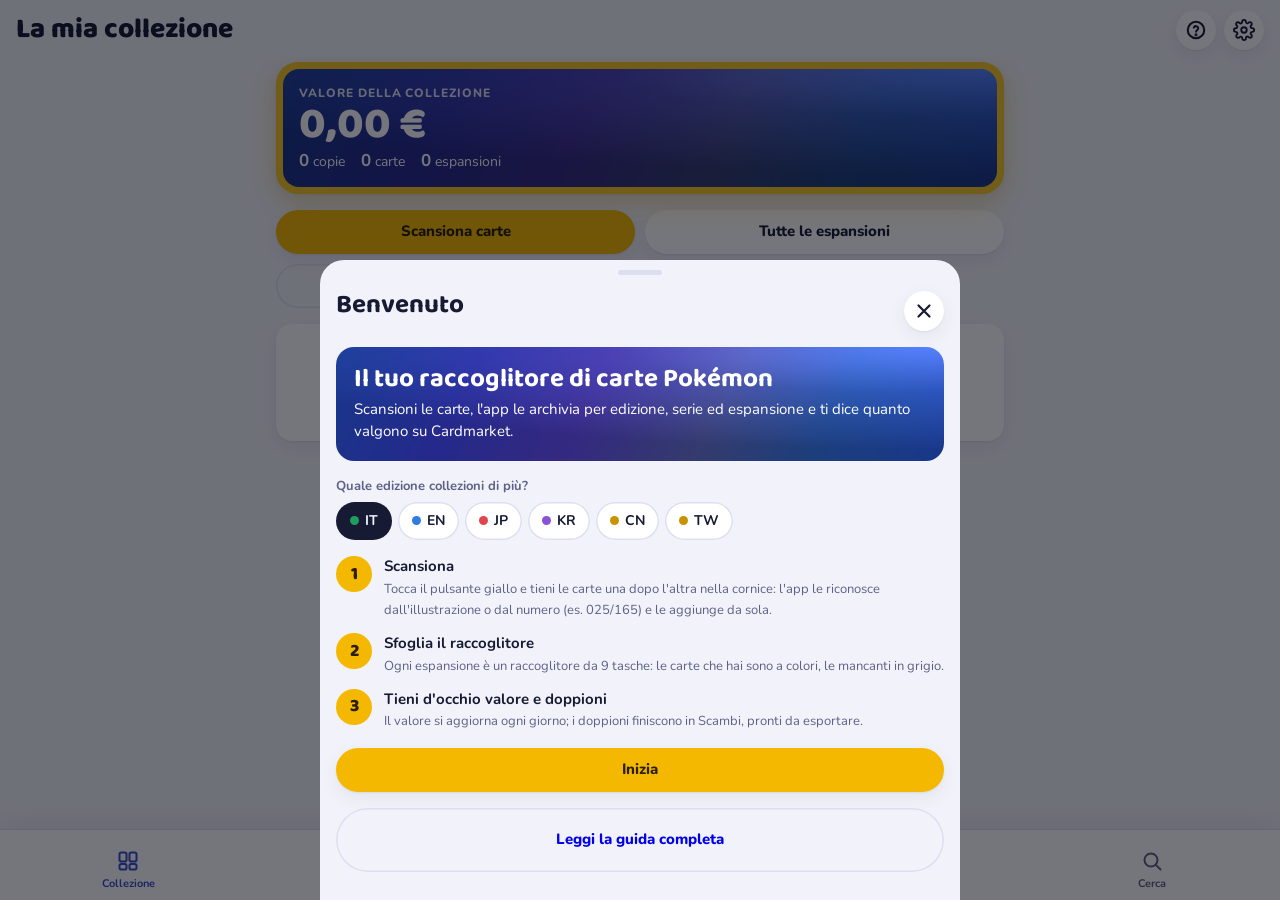
==== commit 278dea5b: "Versione 2.0: riconoscimento delle carte dall'illustrazione (come PokéCardex) e ottimizzazione per A" ====
--- a/index.html
+++ b/index.html
@@ -2,7 +2,7 @@
 <html lang="it">
 <head>
 <meta charset="utf-8">
-<meta http-equiv="Content-Security-Policy" content="default-src 'self'; script-src 'self' 'sha256-dnQLCSXDSAfv2hmlXYgK4S09nNvjMhLkixIwtkD//YQ=' 'wasm-unsafe-eval'; style-src 'self' 'unsafe-inline'; img-src 'self' data: blob: https://assets.tcgdex.net; font-src 'self'; connect-src 'self' https://api.tcgdex.net https://raw.githubusercontent.com; worker-src 'self' blob:; media-src 'self' blob:; manifest-src 'self'; object-src 'none'; base-uri 'none'; form-action 'none'">
+<meta http-equiv="Content-Security-Policy" content="default-src 'self'; script-src 'self' 'sha256-Thkk7pi0cUFQLPxCM9Ym/2hp4wK8IReng2PinZQiRA4=' 'wasm-unsafe-eval'; style-src 'self' 'unsafe-inline'; img-src 'self' data: blob: https://assets.tcgdex.net; font-src 'self'; connect-src 'self' https://api.tcgdex.net https://raw.githubusercontent.com; worker-src 'self' blob:; media-src 'self' blob:; manifest-src 'self'; object-src 'none'; base-uri 'none'; form-action 'none'">
 <meta name="referrer" content="no-referrer">
 <meta name="viewport" content="width=device-width,initial-scale=1,viewport-fit=cover">
 <meta name="apple-mobile-web-app-capable" content="yes">
@@ -250,6 +250,9 @@
 .scanner .controls { position: absolute; left: 12px; right: 12px; bottom: 12px; display: flex; justify-content: space-between; gap: 8px; }
 .scanner .controls .btn { background: rgba(5,6,15,.72); color: #fff; box-shadow: none; }
 .scanner .controls .btn.gold { background: var(--gold); color: var(--gold-ink); }
+.scanner .torch { position: absolute; right: 8px; top: 58px; width: 40px; height: 40px; border-radius: 50%; border: 0; background: rgba(5,6,15,.72); color: #fff; display: grid; place-items: center; padding: 0; }
+.scanner .torch svg { width: 20px; height: 20px; }
+.scanner .torch[aria-pressed="true"] { background: var(--gold); color: var(--gold-ink); }
 .scanner .demo-cam { position: absolute; inset: 0; background: radial-gradient(60% 50% at 50% 50%, #3a3f5c 0%, #15182b 70%), #15182b; }
 .scanner .demo-cam::after { content: ""; position: absolute; left: 50%; top: 50%; width: 60%; aspect-ratio: 245 / 337; transform: translate(-50%, -50%) rotate(-2deg); border-radius: 10px; background: linear-gradient(160deg, #f7c724 0 6%, #e8edf7 6% 94%, #f7c724 94%); box-shadow: 0 10px 30px rgba(0,0,0,.5); opacity: .9; }
 .scanner.off { display: grid; place-items: center; color: #cfd5f5; padding: 24px; text-align: center; aspect-ratio: 4 / 3; }
@@ -360,8 +363,8 @@
   "rare holo vstar": "Rara holo VSTAR", "rare ultra": "Ultra rara", "rare secret": "Rara segreta", "rare rainbow": "Rara arcobaleno",
   "mega hyper rare": "Mega iper rara", "black white rare": "Rara bianco e nero"
 };
-const APP_VERSION = "1.7";
-const APP_DATE = "1 novembre 2026";
+const APP_VERSION = "2.0";
+const APP_DATE = "2 novembre 2026";
 const GUIDE_URL = "https://claude.ai/artifact/3jA4rPapgx1RR4ZWzeLEEr";
 const API = "https://api.tcgdex.net/v2";
 // Listino pubblico di Cardmarket, scaricato ogni notte da un'azione GitHub sul ramo "dati" del repository dell'app.
@@ -743,7 +746,7 @@
 }
 // Ricerca nel listino per nome (inglese, come su Cardmarket): risultati raggruppati per espansione, i più recenti prima.
 const latinWords = t => (String(t).match(/[A-Za-zÀ-ÿ'.-]{3,}/g) || []).join(" ");
-async function cmSearch(q, code) {
+async function cmSearch(q, code, limit = 60, prices = true) {
   const words = plain(q).length ? q.toLowerCase().normalize("NFKD").replace(/[\u0300-\u036f]/g, "").split(/\s+/).filter(w => w.length >= 2) : [];
   if (!words.length) return [];
   const [list, exps] = await Promise.all([CM.json("cerca.json"), CM.json("espansioni.json").catch(() => ({}))]);
@@ -755,13 +758,103 @@
   // Prima l'espansione con lo stesso codice della carta (es. «CBB4C: Gem Pack Vol. 4»), poi le più recenti.
   const sameCode = h => code && h.expName.toUpperCase().startsWith(String(code).toUpperCase() + ":") ? 1 : 0;
   hits.sort((a, b) => sameCode(b) - sameCode(a) || b.expDate.localeCompare(a.expDate) || a.id - b.id);
-  const top = hits.slice(0, 60);
+  const top = hits.slice(0, limit);
   // Stesso nome nella stessa espansione: Cardmarket ha più versioni (per esempio la rara e le comuni). Le numero in ordine di prodotto.
   const groups = {};
   for (const h of hits) (groups[h.exp + "|" + h.name] ||= []).push(h);
   for (const g of Object.values(groups)) if (g.length > 1) g.sort((a, b) => a.id - b.id).forEach((h, i) => { h.ver = i + 1; h.vers = g.length; });
-  await Promise.all(top.map(async h => { try { h.p = await CM.price(h.id); } catch {} }));
+  if (prices) await Promise.all(top.map(async h => { try { h.p = await CM.price(h.id); } catch {} }));
   return top;
+}
+
+// Carte che TCGdex non ha ma Cardmarket sì (es. «Pokémon Trading Card Game Classic», 025/034): cerco il nome letto
+// nel listino Cardmarket. Prima le espansioni con tante carte quante il totale stampato, poi il nome più somigliante.
+const HEAD_WORDS = /^(t?rainer|traine[er]?|trainee|supporter|supporto|aiuto|item|strumento|stadium|stadio|energy|energia|tool|allenatore|dresseur|entrenador|treinador|evolves|evolve|from|pokemon|pokémon|illus|holo)$/i;
+async function cmCandidates(nameText, total, codes = []) {
+  if (!CM_DATA) return [];
+  const words = (String(nameText).match(/[A-Za-zÀ-ÿ'.-]{3,}/g) || []).filter(w => !HEAD_WORDS.test(w) && !STAGE_WORDS.test(w));
+  if (!words.length) return [];
+  const long = words.slice().sort((a, b) => b.length - a.length);
+  let hits = [];
+  for (const q of [...new Set([words.slice(0, 4).join(" "), long.slice(0, 2).join(" "), long[0]])]) {
+    try { hits = await cmSearch(q, null, 400, false); } catch { hits = []; }
+    if (hits.length) break;
+  }
+  const count = await cmExpCount();
+  const out = hits.map(h => {
+    const base = h.name.replace(/\s*\[.*$/, "").trim();
+    const s = nameScore(nameText, base), fit = total && Math.abs((count[h.exp] || 0) - total) <= 1 ? 1 : 0;
+    const code = codes.some(c => h.expName.toUpperCase().startsWith(String(c).toUpperCase() + ":")) ? 1 : 0;
+    return { id: "cm-" + h.id, cmProduct: h, name: base, setName: h.expName || "Espansione Cardmarket " + h.exp, image: "", localId: "", official: total || 0, s, fit: fit || code, code };
+  }).filter(x => x.s >= 0.8).sort((a, b) => (b.code - a.code) || (b.fit - a.fit) || (b.s - a.s) || b.cmProduct.expDate.localeCompare(a.cmProduct.expDate) || a.cmProduct.id - b.cmProduct.id).slice(0, codes.length ? 10 : 8);
+  // I prezzi solo per le proposte che si vedono.
+  await Promise.all(out.map(async x => { try { x.cmProduct.p = await CM.price(x.cmProduct.id); } catch {} }));
+  return out;
+}
+async function cmExpCount() {
+  if (CM.expCount) return CM.expCount;
+  const c = {}; for (const [, , exp] of await CM.json("cerca.json")) c[exp] = (c[exp] || 0) + 1;
+  return (CM.expCount = c);
+}
+// Nomi dei Pokémon per numero del Pokédex nazionale (file nomi-pokemon.json accanto all'app, letto solo quando serve).
+const PokeNames = {
+  data: null,
+  async load() { if (this.data) return this.data; try { this.data = await fetch("nomi-pokemon.json", { cache: "force-cache" }).then(r => r.ok ? r.json() : null); } catch { this.data = null; } return this.data; },
+  async name(dex, lang) { const d = await this.load(); return d?.[lang]?.[dex - 1] || d?.[fallbackLang(lang)]?.[dex - 1] || ""; },
+  // Dal nome letto (cinese, giapponese, coreano) al numero: cerco il nome più simile nella lingua della carta.
+  async dexOf(text, lang) {
+    const d = await this.load(), list = d?.[lang]; if (!list || plain(text).length < 2) return 0;
+    let best = 0, bs = 0;
+    list.forEach((n, i) => { const s = nameScore(text, n); if (s > bs && n.length >= 2) { bs = s; best = i + 1; } });
+    return bs >= 0.99 ? best : 0;
+  }
+};
+// Nome di una carta cinese, giapponese o coreana: il lettore sbaglia spesso qualche carattere (stelle olografiche, riflessi),
+// quindi faccio più letture e scelgo i nomi della lista che ne raccolgono più caratteri. Restituisce i numeri di Pokédex in ordine.
+async function asianDex(still, lang) {
+  const d = await PokeNames.load(), list = d?.[lang]; if (!list) return [];
+  const wl = { "zh-cn": "chi_sim", "zh-tw": "chi_tra", ja: "jpn", ko: "kor" }[lang] || "jpn";
+  const worker = await loadWorker(wl), R = { x: 0, y: 0, w: still.width, h: still.height }, reads = [];
+  // Le prime due fasce contengono solo il nome: un nome intero letto lì vale molto. Le altre (tutta la carta) aiutano
+  // quando la fascia del nome è coperta da riflessi, ma lì un nome corto può comparire dentro il testo di un attacco.
+  for (const [x0, x1, y0, y1, mode, zone] of [[0.2, 0.45, 0.045, 0.1, LINE, 1], [0.1, 0.75, 0.02, 0.12, SPARSE, 1], [0, 1, 0, 0.16, SPARSE, 1], [0, 1, 0, 1, SPARSE, 0]]) {
+    const b = band(still, R, x0, x1, y0, y1, mode === LINE ? 700 : 1000); if (!b) continue;
+    for (const pass of [c => c, NUM_PASSES[0]]) reads.push({ t: (await ocr(worker, pass(b), mode)).text.replace(/\s+/g, ""), zone });
+  }
+  const score = list.map((n, i) => {
+    const chars = [...new Set([...n])].filter(ch => /[\p{Script=Han}\p{Script=Hiragana}\p{Script=Katakana}\p{Script=Hangul}]/u.test(ch));
+    if (chars.length < 2) return [i + 1, 0];
+    let s = 0; for (const { t, zone } of reads) { const hit = chars.filter(ch => t.includes(ch)).length; s += (zone ? hit / chars.length : 0) + (t.includes(n) ? (zone ? 2 : 0.5) : 0); }
+    return [i + 1, s];
+  }).filter(x => x[1] > 0).sort((a, b) => b[1] - a[1]);
+  return score.slice(0, 6);   // [numero, punteggio]: ≥ 2 vuol dire che una lettura contiene il nome intero
+}
+// Sotto l'illustrazione delle carte recenti c'è il numero del Pokédex: «全国图鉴No.0737», «全国図鑑No.0737», «NO. 0737».
+const DEX = { tessedit_char_whitelist: "No.0123456789", tessedit_pageseg_mode: "11" };
+async function readDex(still) {
+  const R = { x: 0, y: 0, w: still.width, h: still.height }, eng = await loadOCR();
+  for (const [y0, y1] of [[0.47, 0.56], [0.42, 0.60]]) {
+    const b = band(still, R, 0.1, 0.85, y0, y1, 1300); if (!b) continue;
+    for (const pass of NUM_PASSES) {
+      const t = (await ocr(eng, pass(b), DEX)).text;
+      const m = t.match(/N[o0O]\.?\s*0?(\d{3,4})/) || t.match(/(?<!\d)0(\d{3})(?!\d)/);
+      const n = m ? parseInt(m[1], 10) : 0;
+      if (n >= 1 && n <= 1025) return n;
+    }
+  }
+  return 0;
+}
+
+// Dalla scelta Cardmarket alla collezione: carta fuori catalogo collegata a quel prodotto (prezzo aggiornato ogni giorno).
+async function addFromCm(b, pend) {
+  const h = b.cmProduct, lang = pend.ctx?.lang || state.settings.lang, n = pend.num;
+  let card = Object.values(state.cards).find(k => k.custom && k.cmId === h.id && regionOf(k.lang) === regionOf(lang));
+  if (!card) {
+    card = makeCustomCard({ name: b.name, number: n && !n.promo ? String(n.n) : "", total: n && !n.promo ? n.t : 0, lang, setId: "cm" + h.exp, setName: h.expName || "Altre carte" });
+    card.cmId = h.id; card.cmName = `${h.name}${h.ver ? ` (versione ${h.ver} di ${h.vers})` : ""} · ${h.expName || "espansione " + h.exp}`;
+    try { await applyCmPrice(card); } catch {}
+  }
+  await addFromScan({ id: card.id }, card.lang, { ...pend.ctx, lang });
 }
 
 // Carte fuori catalogo: TCGdex non ha tutte le carte (per esempio molte buste speciali cinesi).
@@ -788,9 +881,18 @@
     data = await api(used, `cards/${encodeURIComponent(id)}`);
   }
   const card = cardFromApi(data, used);
+  await withImage(card);
   state.cards[card.key] = card;
   ensureSet(card.setId, used).catch(() => {});
   Store.save();
+  return card;
+}
+
+// Immagine mancante nel catalogo della lingua (es. carte italiane vecchie, alcune promo): uso quella inglese della stessa carta,
+// che ha la stessa illustrazione. Se non c'è nemmeno lì, nelle schede e nel raccoglitore compare la tua foto.
+async function withImage(card) {
+  if (card.image || card.custom || regionOf(card.lang) !== "intl" || card.lang === "en") return card;
+  try { const en = await api("en", `cards/${encodeURIComponent(card.id)}`); if (en?.image) { card.image = en.image; card.imageLang = "en"; } } catch {}
   return card;
 }
 
@@ -841,6 +943,7 @@
       try {
         memo.delete(`${API}/${c.lang}/cards/${encodeURIComponent(c.id)}`);
         const fresh = cardFromApi(await api(c.lang, `cards/${encodeURIComponent(c.id)}`), c.lang);
+        if (!c.image) { await withImage(fresh); if (fresh.image) { c.image = fresh.image; c.imageLang = fresh.imageLang; } }
         c.cm = fresh.cm; c.fetched = Date.now(); ok++;
       } catch { ko++; }
     }));
@@ -953,7 +1056,8 @@
   if (regionOf(lang) === "intl" && lang !== "en") {
     try {
       const [en, enIdx] = await Promise.all([api("en", "cards", { name }), setIndex("en")]);
-      const have = new Set(out.map(b => b.id));
+      const have = new Set(out.map(b => b.id)), enImg = Object.fromEntries(en.filter(b => b.image).map(b => [b.id, b.image]));
+      for (const b of out) if (!b.image && enImg[b.id]) b.image = enImg[b.id];
       const extra = en.slice().reverse().filter(b => !have.has(b.id)).map(brief("en", enIdx)).filter(b => !isPocket(b.setId));
       // Le carte solo inglesi vanno al loro posto: le espansioni del catalogo sono in ordine di uscita (le più recenti prima).
       const pos = Object.fromEntries(Object.keys(enIdx).map((id, i) => [id, i]));
@@ -968,7 +1072,11 @@
 const $ = s => document.querySelector(s);
 const main = $("#main");
 // Immagine della carta non disponibile: resta il retro con nome e numero (senza gestori inline, così la protezione CSP è completa).
-document.addEventListener("error", e => { if (e.target instanceof HTMLImageElement && e.target.closest(".art")) e.target.remove(); }, true);
+document.addEventListener("error", e => {
+  const img = e.target; if (!(img instanceof HTMLImageElement) || !img.closest(".art")) return;
+  const fb = img.dataset.fb; if (fb && img.src !== fb) { img.removeAttribute("data-fb"); img.src = fb; return; }
+  img.remove();
+}, true);
 
 function toast(text, undo) {
   const root = $("#toast-root");
@@ -979,7 +1087,11 @@
 }
 function art(card, high) {
   const back = `<div class="back"><div><b>${esc(card?.name || "")}</b><span>${esc(card?.localId || "")}</span></div></div>`;
-  if (card?.image && online) return `<div class="art">${back}<img loading="lazy" alt="${esc(card.name)}" src="${esc(imgUrl(card.image, high))}"></div>`;
+  if (card?.image && online) {
+    // Se l'immagine della lingua non esiste davvero, il gestore degli errori passa a quella inglese.
+    const fb = /^https:\/\/assets\.tcgdex\.net\/(it|fr|de|es|pt)\//.test(card.image) ? imgUrl(card.image.replace(/^(https:\/\/assets\.tcgdex\.net\/)(it|fr|de|es|pt)\//, "$1en/"), high) : "";
+    return `<div class="art">${back}<img loading="lazy" alt="${esc(card.name)}" src="${esc(imgUrl(card.image, high))}"${fb ? ` data-fb="${esc(fb)}"` : ""}></div>`;
+  }
   return `<div class="art">${back}</div>`;
 }
 const isFoil = card => !!card?.rarity && !/^(common|uncommon|comune|non comune|c|u)$/i.test(card.rarity);
@@ -1012,6 +1124,7 @@
   if (ui.tab !== "scan") stopScanner();
   const banner = previewBanner() + familyBanner();
   ({ collection: renderCollection, scan: renderScan, value: renderValue, trades: renderTrades, search: renderSearch })[ui.tab](banner);
+  syncBack();
 }
 
 // ================================================================ Collezione: edizione → serie → espansione
@@ -1116,18 +1229,37 @@
   box.innerHTML = list.length ? `<p class="note">${list.length} carte trovate</p><div class="grid-cards" style="margin-top:8px">${list.map(g => `<button class="pocket owned ${isFoil(g.card) ? "foil" : ""}" data-action="open-card" data-id="${esc(g.card.id)}" data-lang="${esc(g.card.lang)}" data-ed="${esc(g.ed)}">${art(g.card)}<span class="count">${g.n}</span><span class="label name-l">${esc(g.card.name)}</span><span class="label">${esc(LANG[g.ed].short)} · ${esc(g.card.setName)}</span><span class="label euro" style="color:var(--ink)">${euro(g.v)}</span></button>`).join("")}</div>`
     : `<section class="panel empty"><h2>Nessuna carta trovata</h2><p class="note">Non hai carte che corrispondono a “${esc(ui.mineQ)}”. Per cercare nel catalogo usa la scheda Cerca.</p></section>`;
 }
-// Avvisi in cima alla collezione: installazione sull'iPhone e copia di sicurezza.
+// Avvisi in cima alla collezione: installazione (iPhone e Android) e copia di sicurezza.
 const isIOS = /iPhone|iPad|iPod/.test(navigator.userAgent) || (navigator.platform === "MacIntel" && navigator.maxTouchPoints > 1);
 const unsavedCount = () => state.copies.filter(c => c.added > (state.lastBackup || 0)).length;
 const isStandalone = () => window.navigator.standalone === true || window.matchMedia?.("(display-mode: standalone)").matches;
+// Android (es. Samsung Galaxy S24): Chrome propone l'installazione con un pulsante; in Samsung Internet si passa dal menu.
+const isAndroid = /Android/i.test(navigator.userAgent), isSamsungBrowser = /SamsungBrowser/i.test(navigator.userAgent);
+const CLOUD = isIOS ? "iCloud o OneDrive" : isAndroid ? "Google Drive o OneDrive" : "OneDrive o un'altra cartella sicura";
+let installEvt = null;
+addEventListener("beforeinstallprompt", e => { e.preventDefault(); installEvt = e; if (ui.tab === "collection" && !sheet) render(); });
+addEventListener("appinstalled", () => { installEvt = null; state.settings.installDismissed = true; Store.save(); if (!sheet) render(); });
+function installHow() {
+  if (isIOS) return "In Safari tocca Condividi, poi “Aggiungi alla schermata Home”.";
+  if (installEvt) return "Tocca Installa: l'icona compare tra le app del telefono.";
+  if (isSamsungBrowser) return "In Samsung Internet tocca il menu ≡ in basso, poi “Aggiungi pagina a” › “Schermata Home”.";
+  if (isAndroid) return "In Chrome tocca ⋮ in alto a destra, poi “Installa app” (o “Aggiungi a schermata Home”).";
+  return "";
+}
+async function installApp() {
+  if (!installEvt) return;
+  const e = installEvt; installEvt = null;
+  try { await e.prompt(); const r = await e.userChoice; if (r?.outcome === "accepted") { state.settings.installDismissed = true; Store.save(); } } catch {}
+  render();
+}
 function notices() {
   let html = "";
-  if (!isPreview && isIOS && !isStandalone() && !state.settings.installDismissed) {
-    html += `<div class="notice"><div class="grow"><b>Installa l'app sull'iPhone</b><span class="sub">In Safari tocca Condividi, poi “Aggiungi alla schermata Home”. Si aprirà a tutto schermo, come un'app.</span></div><button class="btn small ghost" data-action="dismiss-install">Ok</button></div>`;
+  if (!isPreview && (isIOS || isAndroid || installEvt) && !isStandalone() && !state.settings.installDismissed) {
+    html += `<div class="notice"><div class="grow"><b>Installa l'app ${isIOS ? "sull'iPhone" : "sul telefono"}</b><span class="sub">${installHow()} Si aprirà a tutto schermo, come un'app.</span></div>${installEvt ? `<button class="btn small gold" data-action="install">Installa</button>` : ""}<button class="btn small ghost" data-action="dismiss-install">${installEvt ? "Dopo" : "Ok"}</button></div>`;
   }
   const days = state.lastBackup ? Math.floor((Date.now() - state.lastBackup) / 864e5) : null, unsaved = unsavedCount();
   if (!isPreview && unsaved && (unsaved >= 10 || days == null || days >= 2)) {
-    html += `<div class="notice"><div class="grow"><b>${unsaved} ${unsaved === 1 ? "carta non ancora salvata" : "carte non ancora salvate"}</b><span class="sub">${days == null ? "Non hai ancora una copia di sicurezza." : `L'ultima copia è di ${days ? days + (days === 1 ? " giorno" : " giorni") + " fa" : "oggi"}.`} Salvala su iCloud o OneDrive: contiene anche le foto.</span></div><button class="btn small gold" data-action="backup">Salva</button></div>`;
+    html += `<div class="notice"><div class="grow"><b>${unsaved} ${unsaved === 1 ? "carta non ancora salvata" : "carte non ancora salvate"}</b><span class="sub">${days == null ? "Non hai ancora una copia di sicurezza." : `L'ultima copia è di ${days ? days + (days === 1 ? " giorno" : " giorni") + " fa" : "oggi"}.`} Salvala su ${CLOUD}: contiene anche le foto.</span></div><button class="btn small gold" data-action="backup">Salva</button></div>`;
   }
   return html;
 }
@@ -1165,7 +1297,11 @@
   for (const k of customs) if (!cards.some(c => c.id === k.id)) cards.push({ id: k.id, localId: k.localId, name: k.name, image: "", custom: true, lang: k.lang });
   // Catalogo italiano (o francese, tedesco…) incompleto: aggiungo le carte che ci sono solo in quello inglese (es. le promo del 30° Anniversario).
   if (res.lang !== "en" && regionOf(res.lang) === "intl") {
-    try { const en = await fetchSet(view.setId, "en"); for (const c of en.data.cards || []) if (!cards.some(x => x.id === c.id)) cards.push({ ...c, localId: String(c.localId), lang: "en" }); } catch {}
+    try {
+      const en = await fetchSet(view.setId, "en"), enImg = Object.fromEntries((en.data.cards || []).filter(c => c.image).map(c => [c.id, c.image]));
+      for (const c of cards) if (!c.image && enImg[c.id]) c.image = enImg[c.id];
+      for (const c of en.data.cards || []) if (!cards.some(x => x.id === c.id)) cards.push({ ...c, localId: String(c.localId), lang: "en" });
+    } catch {}
     if (ui.setView !== view || ui.tab !== "collection") return;
   }
   cards.sort((a, b) => (parseInt(a.localId, 10) || 0) - (parseInt(b.localId, 10) || 0));
@@ -1178,7 +1314,7 @@
     const slice = visible.slice(i, i + 9);
     pages += `<div class="page"><div class="page-label"><span>Pagina ${i / 9 + 1}</span><span class="num">${esc(cardNumber(slice[0].localId, official).split("/")[0])}–${esc(cardNumber(slice[slice.length - 1].localId, official).split("/")[0])}</span></div>${slice.map(c => `
       <button class="pocket ${owned[c.id] ? "owned" : "missing"}" data-action="open-card" data-id="${esc(c.id)}" data-lang="${esc(c.lang || res.lang)}" data-ed="${esc(ed)}" aria-label="${esc(c.name)} ${esc(cardNumber(c.localId, official))}, ${owned[c.id] ? owned[c.id] + " possedute" : "mancante"}">
-        ${(mine || c.custom) && myPhoto[c.id] ? `<div class="art"><img class="photo" data-photo="${esc(myPhoto[c.id])}" alt="La tua foto"></div>` : art(c)}${owned[c.id] ? `<span class="count">${owned[c.id]}</span>` : ""}
+        ${(mine || c.custom || !c.image) && myPhoto[c.id] ? `<div class="art"><img class="photo" data-photo="${esc(myPhoto[c.id])}" alt="La tua foto"></div>` : art(c)}${owned[c.id] ? `<span class="count">${owned[c.id]}</span>` : ""}
         <span class="label num">${esc(cardNumber(c.localId, official))}</span>
       </button>`).join("")}</div>`;
   }
@@ -1260,6 +1396,7 @@
 const PROMO_CHARS = { tessedit_char_whitelist: "ABCDEFGHIJKLMNOPRSTVWXY0123456789/-", tessedit_pageseg_mode: "11" };
 const LINE = { tessedit_char_whitelist: "", tessedit_pageseg_mode: "7" };
 const BLOCK = { tessedit_char_whitelist: "", tessedit_pageseg_mode: "3" };
+const SPARSE = { tessedit_char_whitelist: "", tessedit_pageseg_mode: "11" };   // testo sparso: legge anche tra riflessi e stelle
 async function ocr(worker, canvas, params) {
   if (worker.__params !== params) { await worker.setParameters(params); worker.__params = params; }
   return (await worker.recognize(canvas)).data;
@@ -1304,6 +1441,24 @@
   return c;
 }
 const NUM_PASSES = [c => inkMask(c, 95, false), c => c, c => inkMask(c, 200, true)];
+// Soglia locale (media della zona attorno): scritte grigie su fondo olografico o argentato (es. «Professor Oak» delle carte Classic).
+function adaptive(c, win = 61, C = 14) {
+  const w = c.width, h = c.height, d = c.getContext("2d", { willReadFrequently: true }).getImageData(0, 0, w, h).data;
+  const L0 = new Float32Array(w * h), L = new Float32Array(w * h);
+  for (let i = 0; i < w * h; i++) L0[i] = 0.3 * d[i * 4] + 0.59 * d[i * 4 + 1] + 0.11 * d[i * 4 + 2];
+  for (let y = 1; y < h - 1; y++) for (let x = 1; x < w - 1; x++) { let t = 0; for (let dy = -1; dy <= 1; dy++) for (let dx = -1; dx <= 1; dx++) t += L0[(y + dy) * w + x + dx]; L[y * w + x] = t / 9; }
+  const I = new Float64Array((w + 1) * (h + 1));
+  for (let y = 0; y < h; y++) { let row = 0; for (let x = 0; x < w; x++) { row += L[y * w + x]; I[(y + 1) * (w + 1) + x + 1] = I[y * (w + 1) + x + 1] + row; } }
+  const o = document.createElement("canvas"); o.width = w; o.height = h;
+  const og = o.getContext("2d"), od = og.createImageData(w, h), r = win >> 1;
+  for (let y = 0; y < h; y++) for (let x = 0; x < w; x++) {
+    const x0 = Math.max(0, x - r), y0 = Math.max(0, y - r), x1 = Math.min(w, x + r + 1), y1 = Math.min(h, y + r + 1);
+    const m = (I[y1 * (w + 1) + x1] - I[y0 * (w + 1) + x1] - I[y1 * (w + 1) + x0] + I[y0 * (w + 1) + x0]) / ((x1 - x0) * (y1 - y0));
+    const v = L[y * w + x] < m - C ? 0 : 255, j = (y * w + x) * 4; od.data[j] = od.data[j + 1] = od.data[j + 2] = v; od.data[j + 3] = 255;
+  }
+  og.putImageData(od, 0, 0);
+  return o;
+}
 // Fotografia della carta dentro la cornice: serve per l'analisi e per l'archivio.
 function snapshot(src, r, maxW = 1100) {
   const { w: W, h: H } = srcSize(src), k = Math.min(1, maxW / r.w);
@@ -1375,6 +1530,63 @@
   if (ar < 0.64 || ar > 0.82 || Math.abs(wTop - wBot) > 0.15 * wTop || Math.abs(hL - hR) > 0.15 * hL) return null;
   if (guided && (wTop < (ex.r - ex.l) * 0.7 || hL < (ex.b - ex.t) * 0.7)) return null;
   return q.map(([x, y]) => [x0 + x / k, y0 + y / k]);
+}
+// Foto dal rullino con uno sfondo a trama (tessuto, legno): le linee dello sfondo confondono la ricerca dei bordi.
+// Qui separo la carta (chiara) dallo sfondo (più scuro): riempio lo sfondo partendo dai bordi della foto e gli angoli
+// della carta sono i punti estremi di ciò che resta.
+function cardBlob(src) {
+  const W = src.videoWidth || src.naturalWidth || src.width, H = src.videoHeight || src.naturalHeight || src.height;
+  const cw = 240, ch = Math.round(H * cw / W), k = cw / W;
+  const c = document.createElement("canvas"); c.width = cw; c.height = ch;
+  const g = c.getContext("2d", { willReadFrequently: true }); g.imageSmoothingQuality = "high"; g.drawImage(src, 0, 0, cw, ch);
+  const d = g.getImageData(0, 0, cw, ch).data, n = cw * ch, L0 = new Float32Array(n), L = new Uint8Array(n), hist = new Float64Array(256);
+  for (let i = 0; i < n; i++) L0[i] = 0.3 * d[i * 4] + 0.59 * d[i * 4 + 1] + 0.11 * d[i * 4 + 2];
+  // Sfocatura 5×5: la trama dello sfondo diventa uniforme.
+  for (let y = 0; y < ch; y++) for (let x = 0; x < cw; x++) {
+    let t = 0, m = 0;
+    for (let dy = -2; dy <= 2; dy++) for (let dx = -2; dx <= 2; dx++) { const xx = x + dx, yy = y + dy; if (xx >= 0 && yy >= 0 && xx < cw && yy < ch) { t += L0[yy * cw + xx]; m++; } }
+    L[y * cw + x] = Math.round(t / m); hist[L[y * cw + x]]++;
+  }
+  // Soglia di Otsu tra sfondo e carta.
+  let sum = 0; for (let i = 0; i < 256; i++) sum += i * hist[i];
+  let sB = 0, wB = 0, best = 0, th = 128;
+  for (let t = 0; t < 256; t++) { wB += hist[t]; if (!wB) continue; const wF = n - wB; if (!wF) break; sB += t * hist[t]; const mB = sB / wB, mF = (sum - sB) / wF, v = wB * wF * (mB - mF) ** 2; if (v > best) { best = v; th = t; } }
+  // Lo sfondo è la parte scura collegata ai bordi della foto.
+  const bg = new Uint8Array(n), stack = [];
+  const push = i => { if (!bg[i] && L[i] < th) { bg[i] = 1; stack.push(i); } };
+  for (let x = 0; x < cw; x++) { push(x); push((ch - 1) * cw + x); }
+  for (let y = 0; y < ch; y++) { push(y * cw); push(y * cw + cw - 1); }
+  while (stack.length) { const i = stack.pop(), x = i % cw, y = (i / cw) | 0; if (x > 0) push(i - 1); if (x < cw - 1) push(i + 1); if (y > 0) push(i - cw); if (y < ch - 1) push(i + cw); }
+  let tl = null, tr = null, bl = null, br = null, area = 0;
+  for (let y = 0; y < ch; y++) for (let x = 0; x < cw; x++) {
+    if (bg[y * cw + x]) continue; area++;
+    if (!tl || x + y < tl[0] + tl[1]) tl = [x, y]; if (!br || x + y > br[0] + br[1]) br = [x, y];
+    if (!tr || x - y > tr[0] - tr[1]) tr = [x, y]; if (!bl || x - y < bl[0] - bl[1]) bl = [x, y];
+  }
+  if (!tl || area < 0.15 * n) return null;
+  const dist = (a, b) => Math.hypot(a[0] - b[0], a[1] - b[1]);
+  const shape = q => { const wTop = dist(q[0], q[1]), wBot = dist(q[3], q[2]), hL = dist(q[0], q[3]), hR = dist(q[1], q[2]);
+    return { ar: (wTop + wBot) / (hL + hR), ok: Math.abs(wTop - wBot) <= 0.2 * wTop && Math.abs(hL - hR) <= 0.2 * hL, area: (wTop + wBot) * (hL + hR) / 4 }; };
+  const good = q => { const s = shape(q); return s.ok && s.ar >= 0.6 && s.ar <= 0.86 && q.every(([x, y]) => x >= -2 && y >= -2 && x <= cw + 2 && y <= ch + 2); };
+  let q = [tl, tr, br, bl];
+  // Un'ombra sulla carta (la mano, il telefono) può «mangiare» un angolo: lo ricostruisco dagli altri tre (parallelogramma).
+  if (!good(q)) {
+    let best = null;
+    for (let i = 0; i < 4; i++) {
+      const p = q[(i + 3) % 4], nx = q[(i + 1) % 4], o = q[(i + 2) % 4], t = q.slice(); t[i] = [p[0] + nx[0] - o[0], p[1] + nx[1] - o[1]];
+      if (good(t) && (!best || shape(t).area > shape(best).area)) best = t;
+    }
+    if (!best) return null;
+    q = best;
+  }
+  // Gli angoli arrotondati spostano un po' i punti estremi verso l'interno: allargo leggermente il quadrilatero.
+  const cx = q.reduce((t, p) => t + p[0], 0) / 4, cy = q.reduce((t, p) => t + p[1], 0) / 4;
+  const rough = q.map(([x, y]) => [(cx + (x - cx) * 1.01) / k, (cy + (y - cy) * 1.01) / k]);
+  // Rifinitura: cerco i bordi veri vicino a quelli stimati.
+  const xs = rough.map(p => p[0]), ys = rough.map(p => p[1]);
+  const box = { x: Math.min(...xs), y: Math.min(...ys), w: Math.max(...xs) - Math.min(...xs), h: Math.max(...ys) - Math.min(...ys) };
+  try { const fine = cardEdges(src, box, true); if (fine) return fine; } catch {}
+  return rough;
 }
 // Carta raddrizzata: dai quattro angoli a un rettangolo (proporzioni della carta).
 function warpCard(src, quad, outW = 720) {
@@ -1525,7 +1737,7 @@
   const eng = await loadOCR();
   const out = { lang: fixed, sure: !!fixed, family: fixed ? ({ jp: "ja", kr: "ko", cn: "zh" }[regionOf(fixed)] || "west") : null, name: "" };
   const nb = band(still, R, 0.05, 0.8, 0.025, 0.11, 1300);
-  if (!fixed || out.family === "west") out.name = nb ? (await ocr(eng, nb, LINE)).text.trim() : "";
+  if (!fixed || out.family === "west") { const d = nb ? await ocr(eng, nb, LINE) : null; out.name = d ? d.text.trim() : ""; out.nameConf = d ? d.confidence : 0; }
   if (!fixed) {
     const body = band(still, R, 0, 1, 0.5, 0.985, 1000);
     const W = westernLanguage(body ? (await ocr(eng, body, BLOCK)).text : "");
@@ -1535,8 +1747,19 @@
       // Poco testo occidentale riconoscibile: guardo la scrittura con il lettore giapponese, poi con quello coreano.
       // Sulle carte occidentali a tutta immagine il lettore giapponese trova comunque molte lettere latine (oltre 60), su quelle asiatiche 10–25.
       setScanStatus("Riconosco la lingua…", "hit");
+      // Riga del Pokédex sotto l'illustrazione: «身高 … 体重» sulle cinesi, «高さ … 重さ» sulle giapponesi. Si legge anche
+      // quando il resto della carta è coperto da riflessi e stelle olografiche.
+      const zhBody = (await ocr(await loadWorker("chi_sim"), body, SPARSE)).text.replace(/\s+/g, "");
+      // Parole tipiche delle regole: bastano due su tutta la parte bassa (il lettore ne indovina sempre qualcuna).
+      const hits = (t, re) => new Set(t.match(re) || []).size;
+      const zhLine = hits(zhBody, /体重|身高|全国图鉴|宝可梦|牌库|手牌|回合|对手|伤害|进化|选择|招式|弱点|撤退|體重|寶可夢|牌庫|對手|傷害|進化|選擇|弱點/g) >= 2;
+      const jaLine = !zhLine && hits((await ocr(await loadWorker("jpn"), body, SPARSE)).text.replace(/\s+/g, ""), /重さ|高さ|全国図鑑|山札|手札|ポケモン|ダメージ|相手|自分|にげる|ワザ|トラッシュ/g) >= 2;
       const j = scriptCount((await ocr(await loadWorker("jpn"), body, BLOCK)).text);
-      if (j.latin >= 45) Object.assign(out, { family: "west", lang: W.score >= 3 ? W.best : null });
+      // Prima di decidere «occidentale» guardo il nome in alto con il lettore cinese: sulle carte cinesi olografiche
+      // il testo in basso è poco e il lettore giapponese vede lettere latine nei riflessi.
+      if (zhLine) Object.assign(out, { lang: null, sure: true, family: "zh" });
+      else if (jaLine) Object.assign(out, { lang: "ja", sure: true, family: "ja" });
+      else if (j.latin >= 45) Object.assign(out, { family: "west", lang: W.score >= 3 ? W.best : null });
       else if (j.kana >= 15 && j.kana >= j.han) Object.assign(out, { lang: "ja", sure: true, family: "ja" });
       else {
         const kd = await ocr(await loadWorker("kor"), body, BLOCK), k = scriptCount(kd.text);
@@ -1544,7 +1767,8 @@
         else if (j.han >= 15 && j.kana <= 0.6 * j.han) Object.assign(out, { lang: null, sure: true, family: "zh" });
       }
     }
-    if (!out.lang && out.family === "zh") out.lang = state.settings.lang === "zh-cn" || scan.lastLang === "zh-cn" ? "zh-cn" : "zh-tw";
+    // Cinese: semplificato (Cina, es. Gem Pack CBB…C) salvo che tu abbia scelto il tradizionale.
+    if (!out.lang && out.family === "zh") out.lang = state.settings.lang === "zh-tw" || scan.lastLang === "zh-tw" ? "zh-tw" : "zh-cn";
     if (!out.lang) {
       const prev = out.family === "west" ? [scan.lastLang, state.settings.lang].find(l => regionOf(l) === "intl") || "en" : null;
       out.lang = prev || scan.lastLang || state.settings.lang; out.sure = false;
@@ -1552,8 +1776,28 @@
     out.family ||= { jp: "ja", kr: "ko", cn: "zh" }[regionOf(out.lang)] || "west";
   }
   if (out.family !== "west" && nb) out.name = (await ocr(await loadWorker(out.family === "ko" ? "kor" : "jpn"), nb, LINE)).text.trim();
+  // Nome non letto (scritta chiara su fondo argentato, o carte con il layout classico dove il nome sta sotto «TRAINER»):
+  // riprovo nelle due fasce in alto con la soglia locale. Il nome trovato così è «debole»: conta solo se esiste su Cardmarket.
+  if (out.family === "west" && (usefulName(out.name).replace(/\s/g, "").length < 4 || (out.nameConf || 0) < 55)) {
+    let best = null;
+    for (const [y0, y1] of [[0.10, 0.27], [0.02, 0.12]]) {
+      const b = band(still, R, 0.04, 0.96, y0, y1, 1300); if (!b) continue;
+      for (const [win, C] of [[61, 14], [81, 12]]) {
+        const d = await ocr(eng, adaptive(b, win, C), BLOCK);
+        for (const l of d.lines || []) {
+          if (/evolv|evolu|stage|fase|stadi|stufe/i.test(l.text)) continue;   // «Evolves from Pikachu» non è il nome
+          const t = usefulName(l.text); if (t.replace(/\s/g, "").length >= 4 && l.confidence >= 45 && (!best || l.confidence > best.c)) best = { t, c: l.confidence };
+        }
+        if (best?.c >= 60) break;
+      }
+      if (best?.c >= 60) break;
+    }
+    if (best && (usefulName(out.name).replace(/\s/g, "").length < 4 || best.c > (out.nameConf || 0) + 10)) Object.assign(out, { name: best.t, nameWeak: true });
+  }
   return out;
 }
+// Parole utili del nome: senza intestazioni (TRAINER, Supporter, Base…) e senza simboli.
+const usefulName = t => (String(t).match(/[A-Za-zÀ-ÿ'.-]{3,}/g) || []).filter(w => !HEAD_WORDS.test(w) && !STAGE_WORDS.test(w)).join(" ");
 // Quanto il nome letto somiglia al nome di una carta (0–1): cerco il nome dentro la riga letta, tollerando errori.
 const plain = s => String(s).toLowerCase().normalize("NFKD").replace(/[\u0300-\u036f]/g, "").replace(/[^\p{L}\p{N}]+/gu, "");
 function nameScore(read, name) {
@@ -1581,6 +1825,13 @@
     // Più pixel = numero più leggibile: chiedo il 4K, l'iPhone scende da solo se non può.
     stream = await navigator.mediaDevices.getUserMedia({ video: { facingMode: "environment", width: { ideal: 3840 }, height: { ideal: 2160 } }, audio: false });
     if (ui.tab !== "scan") { stopScanner(); return; }
+    // Android: messa a fuoco continua e, se il telefono ce l'ha, la luce per leggere le carte al buio.
+    try {
+      const track = stream.getVideoTracks()[0], caps = track?.getCapabilities?.() || {};
+      if (caps.focusMode?.includes("continuous")) track.applyConstraints({ advanced: [{ focusMode: "continuous" }] }).catch(() => {});
+      scan.torchCap = !!caps.torch; scan.torch = false;
+      const tb = $("#torch"); if (tb) { tb.hidden = !scan.torchCap; tb.setAttribute("aria-pressed", "false"); }
+    } catch {}
     attachVideo();
     if (!scan.running) { scan.running = true; loop(); }
   } catch {
@@ -1593,7 +1844,7 @@
   if (v && v.srcObject !== stream) { v.srcObject = stream; v.play().catch(() => {}); }
 }
 function stopScanner() {
-  scan.running = false;
+  scan.running = false; scan.torch = false;
   clearTimeout(scan.timer);
   if (stream) { stream.getTracks().forEach(t => t.stop()); stream = null; }
 }
@@ -1616,18 +1867,26 @@
 async function loop() {
   if (!scan.running || ui.tab !== "scan") return;
   const v = $("#video");
+  const next = () => { scan.busy = false; if (scan.running) scan.timer = setTimeout(loop, 40); };
   if (!scan.paused && !scan.busy && !scan.pending && !sheet && v && v.videoWidth) {
     scan.busy = true;
     try {
       const worker = await loadOCR(), r = frameRect(v);
       if (r && scan.capture) { scan.capture = false; scan.handled = true; scan.votes.clear(); await captureFrom(v, [r]); }
       else if (r) {
-        if (!scan.votes.size) setScanStatus(scan.lockSet ? `Inquadra una carta di ${scan.lockSet.name}` : "Inquadra la carta: leggo il numero", "reading");
+        if (!scan.votes.size) setScanStatus(scan.lockSet ? `Inquadra una carta di ${scan.lockSet.name}` : "Inquadra la carta", "reading");
         const totals = await knownTotals(scanLangs()), k = scan.frame++;
         // Carta nuova o mossa: riparto. Carta ferma: conto i fotogrammi.
         const sig = signature(v, r);
-        if (sigDiff(sig, scan.sig) > 16) { scan.steady = 0; scan.handled = false; } else scan.steady = (scan.steady || 0) + 1;
+        if (sigDiff(sig, scan.sig) > 16) { scan.steady = 0; scan.handled = false; scan.imgTries = 0; } else scan.steady = (scan.steady || 0) + 1;
         scan.sig = sig;
+        // Prima l'illustrazione (pochi millesimi di secondo): se due fotogrammi di fila dicono la stessa carta, è fatta.
+        if (Impronte.ready && !scan.handled && imageLangOk()) {
+          const f = imageFrame(v, r), hitImg = imgVote(f.guess);
+          if (hitImg) { scan.handled = true; scan.votes.clear(); await recognizeImage(hitImg, f.quad ? warpCard(v, f.quad, 1100) : snapshot(v, f.rect, 1100)).catch(() => setScanStatus("Non riesco a riconoscere la carta: riprova", "")); return next(); }
+          // Promettente: per qualche fotogramma niente lettura del numero, così la conferma arriva subito.
+          if (f.guess && f.guess.top.s <= 16 && (scan.imgTries = (scan.imgTries || 0) + 1) <= 4) { setScanStatus("Riconosco la carta…", "reading"); return next(); }
+        }
         // Un lato per fotogramma: quello dell'ultima carta riconosciuta due volte su tre, altrimenti si alternano.
         const side = scan.side == null ? k % 2 : (k % 3 === 2 ? 1 - scan.side : scan.side);
         const pass = NUM_PASSES[k % NUM_PASSES.length];
@@ -1650,8 +1909,10 @@
   const worker = await loadOCR(), totals = await knownTotals(scanLangs());
   // Foto dal rullino: cerco la carta in tutta l'immagine; dalla fotocamera: attorno alla cornice.
   let still = null;
-  if (whole) { try { const { w, h } = srcSize(src), q = cardEdges(src, { x: 0, y: 0, w, h }, false); if (q) still = warpCard(src, q, 1100); } catch {} }
+  if (whole) { try { const { w, h } = srcSize(src), q = cardEdges(src, { x: 0, y: 0, w, h }, false) || cardBlob(src); if (q) still = warpCard(src, q, 1100); } catch {} }
   else still = cardImage(src, rects[0]);
+  // Prima l'illustrazione: se la carta è riconoscibile così, niente lettura del testo.
+  if (still && Impronte.ready && imageLangOk()) { let g = null; try { g = imageGuess(still); } catch {} if (g?.strong) return recognizeImage(g, still); }
   const tries = still ? [[still, { x: 0, y: 0, w: still.width, h: still.height }]] : rects.map(r => [src, r]);
   let cands = [], used = tries[0];
   for (const [s, r] of tries) {
@@ -1696,11 +1957,30 @@
 async function recognize(still, cands) {
   const n0 = cands[0];
   setScanStatus(n0 ? `Letto ${candLabel(n0)}: riconosco la carta…` : "Riconosco la carta…", "hit");
+  // Via veloce: lingua nota (scelta da te, stampata accanto al numero, o già confermata in questa sessione) e un numero
+  // che porta a una sola carta → la aggiungo subito. Foto e variante arrivano dopo, senza far aspettare la carta successiva.
+  if (n0 && scan.auto) {
+    const code = n0.ed || (scan.lang === "auto" && !n0.promo ? await readLangCode(still).catch(() => null) : null);
+    const lang = scan.lang !== "auto" ? scan.lang : code || (scan.langOk ? scan.lastLang : null);
+    if (lang) {
+      const res = await findByNumber(n0.promo ? { number: String(n0.n).padStart(3, "0"), total: null, promo: n0.promo, region: n0.region } : { number: String(n0.n), total: n0.t }, lang).catch(() => ({ items: [] }));
+      let items = res.items;
+      if (scan.lockSet) { const inSet = items.filter(b => b.setId === scan.lockSet.id); if (inSet.length) items = inSet; }
+      const lastSet = scan.session[0] && cardOf(scan.session[0])?.setId;
+      const one = items.length === 1 ? items[0] : (lastSet && items.filter(b => b.setId === lastSet).length === 1 ? items.find(b => b.setId === lastSet) : null);
+      if (one) {
+        if (code && scan.lang === "auto") { scan.lastLang = code; scan.langOk = true; }
+        const copy = await addFromScan(one, res.lang, { lang, guess: false, fast: true });
+        if (copy) finishLater(copy, still);
+        return;
+      }
+    }
+  }
   let info;
   try { info = await analyzeCard(still); }
   catch { info = { lang: scan.lang === "auto" ? (scan.lastLang || state.settings.lang) : scan.lang, sure: false, family: null, name: "" }; }
   if (n0?.ed && scan.lang === "auto" && LANG[n0.ed]) Object.assign(info, { lang: n0.ed, sure: true, family: regionOf(n0.ed) === "jp" ? "ja" : "west" });
-  if (info.sure) scan.lastLang = info.lang;
+  if (info.sure) { scan.lastLang = info.lang; scan.langOk = true; }
   const photo = await photoBlob(still).catch(() => null);
   let langs = info.family === "zh" && scan.lang === "auto" ? [info.lang, info.lang === "zh-tw" ? "zh-cn" : "zh-tw"] : [info.lang];
   if (scan.lang === "auto") langs = [...new Set([...langs, ...[scan.lastLang, state.settings.lang, "en", "ja", "zh-tw", "ko", "zh-cn"].filter(Boolean)])];
@@ -1718,20 +1998,61 @@
   }
   // Nessun numero utile: cerco per nome (solo se il nome letto è abbastanza lungo).
   if (!items.length && plain(info.name).length >= 4) {
-    const words = info.family === "west" ? info.name.split(/\s+/).filter(w => plain(w).length >= 4).sort((a, b) => b.length - a.length) : [info.name.replace(/\s+/g, "")];
-    for (const w of words.slice(0, 2)) {
+    // Prima il nome intero («Professor Oak»), poi le parole più lunghe.
+    const words = info.family === "west" ? [...new Set([usefulName(info.name), ...usefulName(info.name).split(/\s+/).filter(w => plain(w).length >= 4).sort((a, b) => b.length - a.length)])].filter(w => plain(w).length >= 4) : [info.name.replace(/\s+/g, "")];
+    for (const w of words.slice(0, 3)) {
       try {
-        const list = await searchByName(info.lang, w.replace(/[^\p{L}\p{N}'-]/gu, ""));
+        const list = await searchByName(info.lang, w.replace(/[^\p{L}\p{N}' -]/gu, "").trim());
         if (list.length) { items = list.slice(0, 24); lang = info.lang; label = `«${w}»`; break; }
       } catch {}
     }
   }
-  // Carte fuori catalogo che hai già archiviato con lo stesso numero.
-  if (!items.length && cands.length && !n0.promo) {
-    const known = customMatches(cands);
-    if (known.length) { items = known; lang = known[0].lang; label = cardNumber(known[0].localId, known[0].official); }
+  // Carte fuori catalogo che hai già archiviato con lo stesso numero (anche se il catalogo ha un'altra carta con quel numero).
+  if (cands.length && !n0.promo) {
+    const known = customMatches(cands).filter(k => !items.some(b => b.id === k.id));
+    if (known.length) { if (!items.length) { lang = known[0].lang; label = cardNumber(known[0].localId, known[0].official); } items = [...items, ...known]; }
   }
   if (scan.lockSet) { const inSet = items.filter(b => b.setId === scan.lockSet.id); if (inSet.length) items = inSet; }
+  // Il catalogo non ha la carta, o ha solo carte con un altro nome: cerco il nome letto su Cardmarket.
+  const nameOk = info.family === "west" && plain(usefulName(info.name)).length >= 4;
+  const bestScore = () => items.length ? Math.max(...items.map(b => nameScore(info.name, b.name))) : 0;
+  // Prima però il numero potrebbe essere letto male: cerco il nome nel catalogo, tra le espansioni con lo stesso totale.
+  if (nameOk && items.length && bestScore() < 0.5 && n0 && !n0.promo) {
+    const w = usefulName(info.name).split(" ").sort((a, b) => b.length - a.length)[0];
+    const near = (await searchByName(info.lang, w).catch(() => [])).filter(b => b.official === n0.t && nameScore(info.name, b.name) >= 0.8 && !items.some(x => x.id === b.id));
+    if (near.length) items = [...near, ...items];
+  }
+  if (nameOk && (!items.length || bestScore() < 0.5)) {
+    setScanStatus("Cerco la carta su Cardmarket…", "hit");
+    let extra = await cmCandidates(info.name, n0 && !n0.promo ? n0.t : 0).catch(() => []);
+    // (vedi sotto per le carte asiatiche)
+  // Nome debole: vale solo se su Cardmarket c'è una carta con quel nome in un'espansione grande quanto il totale stampato.
+    if (info.nameWeak && !extra.some(x => x.s >= 0.9 && x.fit)) extra = [];
+    if (extra.length) { if (!items.length) label = n0 ? candLabel(n0) : `«${extra[0].name}»`; items = [...items, ...extra]; }
+  }
+  // Carte cinesi, giapponesi e coreane che il catalogo non ha (es. Gem Pack cinesi): dal numero del Pokédex stampato
+  // sotto l'illustrazione ricavo il nome inglese e lo cerco su Cardmarket, prima nelle espansioni con lo stesso codice (CBB4C…).
+  if (!items.length && info.family !== "west") {
+    setScanStatus("Cerco la carta su Cardmarket…", "hit");
+    const exact = await readDex(still).catch(() => 0) || await PokeNames.dexOf(info.name, info.lang).catch(() => 0);
+    // Senza codice dell'espansione (numero non letto) mi fido solo di un nome letto per intero.
+    const dexes = exact ? [exact] : (await asianDex(still, info.lang).catch(() => [])).filter(([, sc]) => sc >= 2 || (n0 && !n0.promo)).map(([d]) => d);
+    const idx = await setIndex(info.lang).catch(() => ({}));
+    const codes = n0 && !n0.promo ? Object.values(idx).filter(x => x.cardCount?.official === n0.t).map(x => x.id) : [];
+    for (const dex of dexes) {
+      const en = await PokeNames.name(dex, "en"); if (!en) continue;
+      let extra = await cmCandidates(en, n0 && !n0.promo ? n0.t : 0, codes).catch(() => []);
+      // Nome indovinato da una lettura incerta: vale solo se Cardmarket ha quella carta nelle espansioni con lo stesso codice.
+      if (!exact && codes.length) extra = extra.filter(x => x.code);
+      if (!extra.length) continue;
+      const local = await PokeNames.name(dex, info.lang);
+      items = extra.map(x => ({ ...x, name: local && local !== en ? `${local} ${en}` : en }));
+      label = n0 ? candLabel(n0) : `«${local || en}»`; info.name = ""; info.dex = dex;
+      break;
+    }
+  }
+  // Nome letto male e non confermato da Cardmarket: non lo uso per scegliere (vale il numero).
+  if (info.nameWeak && !items.some(b => b.cmProduct || nameScore(info.name, b.name) >= 0.8)) info.name = "";
   if (!items.length) {
     if (!n0 && plain(info.name).length < 3) { setScanStatus("Non riconosco la carta: avvicinala o scrivi il numero", ""); beep(false); return; }
     openCustom({ name: info.family === "west" ? nameGuess(info.name) : "", number: n0 ? (n0.promo ? candLabel(n0) : String(n0.n)) : "", total: n0 && !n0.promo ? n0.t : "", lang: info.lang }, { lang: info.lang, guess: !info.sure, photo, still });
@@ -1746,8 +2067,14 @@
   const clear = scored.length === 1 ? (!nameRead || top.s >= 0.34)
     : (top.s >= 0.6 && (!second || top.s - second.s >= 0.2)) || (!nameRead && top.same && scored.filter(x => x.same).length === 1);
   const ctx = { lang: info.lang, guess: !info.sure, photo, still };
-  if (scan.auto && clear) { await addFromScan(top.b, top.b.catLang || lang, ctx); return; }
-  scan.pending = { label, lang, items: scored.slice(0, 12).map(x => x.b), ctx };
+  // Una proposta di Cardmarket si aggiunge da sola solo se è l'unica con quel nome e con un'espansione grande quanto il totale.
+  const cmClear = top.b.cmProduct && top.s >= 0.9 && top.b.fit && scored.filter(x => x.b.cmProduct && x.s >= 0.9 && x.b.fit).length === 1;
+  if (scan.auto && clear && (!top.b.cmProduct || cmClear)) {
+    if (top.b.cmProduct) await addFromCm(top.b, { ctx, num: n0 }); else await addFromScan(top.b, top.b.catLang || lang, ctx);
+    return;
+  }
+  scan.pending = { label, lang, items: scored.slice(0, 12).map(x => x.b), ctx, num: n0,
+    custom0: { name: info.family === "west" ? nameGuess(info.name) : "", number: n0 ? (n0.promo ? candLabel(n0) : String(n0.n)) : "", total: n0 && !n0.promo ? n0.t : "", lang: info.lang } };
   setScanStatus(`${scored.length > 1 ? scored.length + " carte possibili" : "Controlla la carta"} ${label}: tocca quella giusta`, "");
   beep(true);
   renderScanPanels();
@@ -1794,6 +2121,7 @@
     // Variante scelta da te per la pila, oppure riconosciuta (sicura solo se il catalogo ne ha una sola).
     let variant, vSure = true;
     if (scan.variant !== "auto" && card.variants[scan.variant]) variant = scan.variant;
+    else if (ctx.fast) { const avail = Object.keys(card.variants).filter(k => card.variants[k] && k !== "firstEdition"); variant = avail.includes("normal") ? "normal" : (avail[0] || "normal"); vSure = avail.length <= 1; }
     else { const g = await guessVariant(card, ctx.still); variant = g.variant; vSure = g.sure; }
     const already = state.copies.filter(c => cardOf(c)?.id === card.id && c.lang === ed).length;
     const copy = { id: uid(), added: Date.now(), cardKey: card.key, lang: ed, variant, cond: scan.cond, graded: false, grader: null, grade: null,
@@ -1809,9 +2137,258 @@
     setScanStatus(`Aggiunta: ${card.name} ${cardNumber(card.localId, card.official)} · ${LANG[ed]?.short || ed}`, "hit");
     renderScanPanels();
     toast(`${card.name} aggiunta${already ? ` · ne avevi già ${already}` : ""}${ctx.guess ? " · controlla l'edizione" : ""}`, () => removeCopy(copy.id));
+    if ("vibrate" in navigator) try { navigator.vibrate(35); } catch {}
+    return copy;
   } catch (e) {
     setScanStatus("Non riesco a caricare la carta: " + e.message, "");
-  }
+    return null;
+  }
+}
+// Aprendo la scansione preparo i dati che servono subito (elenco delle espansioni, espansione bloccata o ultima usata).
+function prefetchScan() {
+  try {
+    const langs = scanLangs().slice(0, 3); langs.forEach(l => setIndex(l));
+    const last = scan.session[0] && cardOf(scan.session[0]) || [...state.copies].sort((a, b) => b.added - a.added).map(cardOf).find(Boolean);
+    const sets = [scan.lockSet?.id, last?.setId].filter(Boolean);
+    for (const id of sets) for (const l of [...new Set([last?.lang, ...langs].filter(Boolean))]) api(l, `sets/${encodeURIComponent(id)}`).catch(() => {});
+    loadOCR().catch(() => {});
+    Impronte.load();
+  } catch {}
+}
+// Dopo l'aggiunta veloce: foto e variante senza far aspettare la carta successiva.
+async function finishLater(copy, still) {
+  try {
+    const blob = await photoBlob(still);
+    if (blob && state.copies.includes(copy) && await Photos.put(copy.id, blob)) { copy.photo = true; Store.save(); }
+    const card = cardOf(copy);
+    if (card && scan.variant === "auto" && state.copies.includes(copy)) {
+      const g = await guessVariant(card, still);
+      if (g.variant !== copy.variant) copy.variant = g.variant;
+      const inf = scan.info.get(copy.id); if (inf) inf.vguess = !g.sure;
+      recordSnapshot();
+    }
+  } catch {}
+  if (ui.tab === "scan" && !scan.pending) renderScanPanels();
+}
+// Sigla della lingua stampata accanto al numero sulle carte dal 2023 («MEW IT 025/165», «PAL EN 012/193»).
+const LANGCODE = { tessedit_char_whitelist: "ABCDEFGHIJKLMNOPQRSTUVWXYZ0123456789/", tessedit_pageseg_mode: "11" };
+async function readLangCode(still) {
+  const R = { x: 0, y: 0, w: still.width, h: still.height }, b = band(still, R, 0, 0.6, 0.86, 0.985, 1100); if (!b) return null;
+  const t = (await ocr(await loadOCR(), b, LANGCODE)).text.toUpperCase();
+  const m = t.match(/(?:^|[^A-Z])[A-Z0-9]{2,4}\s*(EN|IT|FR|DE|ES|PT)\s*[0-9O]{1,3}\s*\//) || t.match(/(?:^|[^A-Z])(EN|IT|FR|DE|ES|PT)\s*[0-9O]{2,3}\s*\/\s*[0-9O]{2,3}/);
+  return m ? m[1].toLowerCase() : null;
+}
+
+// ---------------------------------------------------------------- Riconoscimento per immagine (come PokéCardex)
+// Ogni carta del catalogo ha un'impronta dell'illustrazione (calcolata ogni settimana da tools/impronte.py, ramo «impronte»).
+// L'app calcola la stessa impronta sulla carta inquadrata e trova le più simili in pochi millisecondi, senza leggere il testo.
+// Vale per le edizioni occidentali (stessa illustrazione e stesso codice in tutte le lingue); le asiatiche usano il numero.
+const FP_REGION = [0.12, 0.88, 0.14, 0.44];
+const FP_COS = Array.from({ length: 8 }, (_, u) => Float64Array.from({ length: 32 }, (_, x) => Math.cos((2 * x + 1) * u * Math.PI / 64)));
+// Riduzione per medie d'area (ogni pixel d'uscita è la media dei pixel che copre), come il filtro «box».
+function boxResize(src, w, h, ch, ow, oh) {
+  const out = new Float32Array(ow * oh * ch), sx = w / ow, sy = h / oh;
+  for (let oy = 0; oy < oh; oy++) {
+    const y0 = oy * sy, y1 = y0 + sy;
+    for (let ox = 0; ox < ow; ox++) {
+      const x0 = ox * sx, x1 = x0 + sx; let area = 0; const acc = [0, 0, 0];
+      for (let yy = y0 | 0; yy < y1 && yy < h; yy++) {
+        const fy = Math.min(y1, yy + 1) - Math.max(y0, yy);
+        for (let xx = x0 | 0; xx < x1 && xx < w; xx++) {
+          const a = (Math.min(x1, xx + 1) - Math.max(x0, xx)) * fy, j = (yy * w + xx) * ch;
+          for (let c = 0; c < ch; c++) acc[c] += src[j + c] * a;
+          area += a;
+        }
+      }
+      const o = (oy * ow + ox) * ch;
+      for (let c = 0; c < ch; c++) out[o + c] = area ? acc[c] / area : 0;
+    }
+  }
+  return out;
+}
+// card: carta intera dritta (canvas). Restituisce { hi, lo } (64 bit di forma) e col (27 valori RGB della zona ridotta a 3x3).
+function fingerprint(card) {
+  const W = card.width, H = card.height, [fx0, fx1, fy0, fy1] = FP_REGION;
+  const x0 = Math.round(W * fx0), y0 = Math.round(H * fy0), rw = Math.round(W * fx1) - x0, rh = Math.round(H * fy1) - y0;
+  const d = card.getContext("2d", { willReadFrequently: true }).getImageData(x0, y0, rw, rh).data, rgb = new Float32Array(rw * rh * 3);
+  for (let i = 0, j = 0; i < d.length; i += 4, j += 3) { rgb[j] = d[i]; rgb[j + 1] = d[i + 1]; rgb[j + 2] = d[i + 2]; }
+  const r128 = boxResize(rgb, rw, rh, 3, 128, 128).map(Math.round), gray = new Float32Array(128 * 128);
+  for (let i = 0; i < gray.length; i++) gray[i] = 0.299 * r128[i * 3] + 0.587 * r128[i * 3 + 1] + 0.114 * r128[i * 3 + 2];
+  const g = boxResize(gray, 128, 128, 1, 32, 32), tmp = new Float64Array(32 * 8), vals = [];
+  for (let y = 0; y < 32; y++) for (let u = 0; u < 8; u++) { let t = 0; for (let x = 0; x < 32; x++) t += g[y * 32 + x] * FP_COS[u][x]; tmp[y * 8 + u] = t; }
+  for (let v = 0; v < 8; v++) for (let u = 0; u < 8; u++) { let t = 0; for (let y = 0; y < 32; y++) t += tmp[y * 8 + u] * FP_COS[v][y]; vals.push(t); }
+  vals.shift();
+  const med = [...vals].sort((a, b) => a - b)[vals.length >> 1];
+  let lo = 0, hi = 0;
+  vals.forEach((c, i) => { if (c > med) { if (i < 32) lo |= 1 << i; else hi |= 1 << (i - 32); } });
+  const col = Uint8Array.from(boxResize(r128, 128, 128, 3, 3, 3), Math.round);
+  return { hi: hi >>> 0, lo: lo >>> 0, col };
+}
+const popcount = x => { x -= (x >>> 1) & 0x55555555; x = (x & 0x33333333) + ((x >>> 2) & 0x33333333); return (((x + (x >>> 4)) & 0x0f0f0f0f) * 0x01010101) >>> 24; };
+// Colore senza la luce: tolgo la media di ogni canale (una foto più scura o più gialla resta simile).
+function centered(col) { const m = [0, 1, 2].map(c => { let t = 0; for (let k = c; k < 27; k += 3) t += col[k]; return t / 9; }); return Float32Array.from(col, (v, k) => v - m[k % 3]); }
+const IMPRONTE_URL = CM_DATA ? CM_DATA.replace(/dati\/cm\/$/, "impronte/impronte.json") : null;
+const Impronte = {
+  ready: false, loading: null, n: 0, ids: null, hi: null, lo: null, col: null,
+  load() {
+    if (this.ready || !IMPRONTE_URL || !("caches" in window)) return Promise.resolve(this.ready);
+    return this.loading ||= (async () => {
+      // Le impronte (circa 2 MB) restano in memoria sul telefono e si aggiornano una volta alla settimana.
+      const cache = await caches.open("raccoglitore-impronte"), old = await cache.match(IMPRONTE_URL);
+      let res = old;
+      const age = old ? Date.now() - (parseInt(old.headers.get("x-scaricato"), 10) || 0) : Infinity;
+      if (age > 7 * 864e5 && navigator.onLine !== false) {
+        try {
+          const r = await fetch(IMPRONTE_URL, { cache: "no-cache" });
+          if (r.ok) { const body = await r.blob(); res = new Response(body, { headers: { "content-type": "application/json", "x-scaricato": String(Date.now()) } }); await cache.put(IMPRONTE_URL, res.clone()); }
+        } catch {}
+      }
+      if (!res) return false;
+      const j = await res.json(); if (j.versione !== 1) return false;
+      const n = j.carte.length; this.ids = new Array(n); this.hi = new Uint32Array(n); this.lo = new Uint32Array(n); this.col = new Float32Array(n * 27);
+      j.carte.forEach(([id, h, c], i) => {
+        this.ids[i] = id; this.hi[i] = parseInt(h.slice(0, 8), 16); this.lo[i] = parseInt(h.slice(8), 16);
+        const b = atob(c); this.col.set(centered(Uint8Array.from(b, ch => ch.charCodeAt(0))), i * 27);
+      });
+      this.n = n; this.ready = true;
+      return true;
+    })().catch(() => { this.loading = null; return false; });
+  },
+  // Le carte più somiglianti: prima la forma (bit diversi), poi il colore sulle 60 più vicine. Punteggio basso = più simile.
+  match(fp, k = 8) {
+    if (!this.ready) return [];
+    const near = [], cc = centered(fp.col);
+    for (let i = 0; i < this.n; i++) {
+      const d = popcount(this.hi[i] ^ fp.hi) + popcount(this.lo[i] ^ fp.lo);
+      if (d <= 24) near.push([d, i]);
+    }
+    near.sort((a, b) => a[0] - b[0]);
+    return near.slice(0, 60).map(([d, i]) => {
+      let t = 0; for (let k2 = 0; k2 < 27; k2++) t += Math.abs(this.col[i * 27 + k2] - cc[k2]);
+      return { id: this.ids[i], d, s: d + 0.15 * t / 27, i };
+    }).sort((a, b) => a.s - b.s).slice(0, k);
+  },
+  // Stessa illustrazione (ristampe come Set Base e Set Base 2 o Evoluzioni, holo e non holo di Fossil): impronte molto vicine.
+  // Due illustrazioni diverse distano quasi sempre più di 12 bit su 63.
+  sameArt(a, b) { return popcount(this.hi[a.i] ^ this.hi[b.i]) + popcount(this.lo[a.i] ^ this.lo[b.i]) <= 8; }
+};
+// Soglie ricavate dalla prova su 600 carte con foto simulate (tools/impronte.py --prova): con punteggio fino a 13 e 5 punti
+// di distacco dalla prima illustrazione diversa, due fotogrammi d'accordo sbagliano 2 volte su 1000.
+const IMG_STRONG = 13, IMG_GAP = 5;
+function imageGuess(card) {
+  const m = Impronte.match(fingerprint(card));
+  if (!m.length) return null;
+  const top = m[0], group = m.filter(x => x === top || Impronte.sameArt(top, x));
+  const other = m.find(x => !group.includes(x));
+  return { top, group, gap: other ? other.s - top.s : 99, strong: top.s <= IMG_STRONG && (!other || other.s - top.s >= IMG_GAP) };
+}
+// Le impronte valgono per le edizioni occidentali: con una lingua asiatica (scelta o confermata) si legge il numero.
+const imageLangOk = () => { const l = scan.lang !== "auto" ? scan.lang : scan.langOk ? scan.lastLang : null; return !l || regionOf(l) === "intl"; };
+// Carta raddrizzata in piccolo (come le immagini del catalogo) e le carte più somiglianti.
+// Provo il ritaglio dai bordi trovati e qualche ritaglio della cornice: vince quello che somiglia di più a una carta
+// (un ritaglio storto dà punteggi alti per tutte). Nelle prove: carta giusta 9 volte su 10, contro 4 su 10 con un ritaglio solo.
+function imageFrame(v, r) {
+  let quad = null; try { quad = cardEdges(v, r, true); } catch {}
+  const crops = quad ? [{ quad }] : [];
+  for (const k of [0.94, 0.88, 1]) crops.push({ rect: { x: r.x + r.w * (1 - k) / 2, y: r.y + r.h * (1 - k) / 2, w: r.w * k, h: r.h * k } });
+  let best = null;
+  for (const c of crops) {
+    let g = null; try { g = imageGuess(c.quad ? warpCard(v, c.quad, 245) : snapshot(v, c.rect, 245)); } catch {}
+    if (g && (!best || g.top.s < best.guess.top.s)) best = { ...c, guess: g };
+    if (best && best.guess.strong && best.guess.top.s <= 6) break;   // già sicurissima: non serve provare altri ritagli
+  }
+  return best || { guess: null };
+}
+// Due fotogrammi di fila con la stessa illustrazione; poi la carta si ignora finché resta inquadrata.
+function imgVote(g) {
+  const now = Date.now(), prev = scan.imgPrev;
+  if (!g || !g.strong) { scan.imgPrev = null; return null; }
+  if (g.group.some(x => scan.cooldown.get("img:" + x.id) > now)) { g.group.forEach(x => scan.cooldown.set("img:" + x.id, now + 2500)); scan.imgPrev = null; return null; }
+  scan.imgPrev = g;
+  if (!prev || !prev.group.some(x => x.id === g.top.id) || now - (prev.at || 0) > 1500) { g.at = now; return null; }
+  scan.imgPrev = null;
+  g.group.forEach(x => scan.cooldown.set("img:" + x.id, now + 3000));
+  return g;
+}
+const setOfId = id => id.slice(0, id.lastIndexOf("-"));
+// Carta riconosciuta dall'illustrazione: manca solo l'edizione (lingua) e, per le ristampe con la stessa illustrazione, quale delle due.
+async function recognizeImage(g, still) {
+  setScanStatus("Carta riconosciuta: la aggiungo…", "hit");
+  const R = { x: 0, y: 0, w: still.width, h: still.height };
+  let ids = g.group.map(x => x.id);
+  if (scan.lockSet) { ids = ids.filter(id => setOfId(id) === scan.lockSet.id); if (!ids.length) return captureStill(still); }
+  // Lingua: scelta da te, stampata accanto al numero (carte dal 2023), già confermata in questa sessione o letta dal testo.
+  let lang = scan.lang !== "auto" ? scan.lang : null, guess = false;
+  if (!lang && ids.some(id => /^(sv|me)/i.test(id))) { const code = await readLangCode(still).catch(() => null); if (code) { lang = code; scan.lastLang = code; scan.langOk = true; } }
+  if (!lang && scan.langOk) lang = scan.lastLang;
+  // Basta il testo delle regole (una lettura, senza il nome): «Debolezza», «Weakness», «Faiblesse»…
+  if (!lang) {
+    setScanStatus("Carta riconosciuta: controllo la lingua…", "hit");
+    const q = await quickLang(still).catch(() => null);
+    if (q) { lang = q.lang; guess = !q.sure; if (q.sure) { scan.lastLang = lang; scan.langOk = true; } }
+  }
+  if (!lang) {
+    const info = await analyzeCard(still).catch(() => null);
+    if (!info || info.family !== "west") return captureStill(still);   // carta asiatica (illustrazione uguale, codice diverso): vale il numero
+    lang = info.lang; guess = !info.sure;
+    if (info.sure) { scan.lastLang = lang; scan.langOk = true; }
+  }
+  if (regionOf(lang) !== "intl") return captureStill(still);
+  // Stessa illustrazione in più espansioni: prima quella appena scansionata, poi il numero stampato.
+  if (ids.length > 1) {
+    const lastSet = scan.session[0] && cardOf(scan.session[0])?.setId;
+    if (lastSet && ids.some(id => setOfId(id) === lastSet)) ids = ids.filter(id => setOfId(id) === lastSet);
+    else {
+      setScanStatus("Ristampa con la stessa illustrazione: leggo il numero…", "hit");
+      const worker = await loadOCR(), totals = await knownTotals([lang, "en"]);
+      let cands = [];
+      for (const pass of NUM_PASSES.slice(0, 2)) { cands = await readNumber(worker, still, R, pass, totals).catch(() => []); if (cands.length) break; }
+      const idx = await setIndex(fallbackLang(lang)).catch(() => ({}));
+      const byNum = ids.filter(id => cands.some(c => sameLocal(id.slice(id.lastIndexOf("-") + 1), String(c.n)) && (!idx[setOfId(id)]?.cardCount?.official || idx[setOfId(id)].cardCount.official === c.t)));
+      if (byNum.length) ids = byNum;
+    }
+  }
+  const found = (await Promise.all(ids.slice(0, 8).map(id => briefFromId(id, lang)))).filter(Boolean).map(x => ({ ...x.brief, catLang: x.lang }));
+  if (!found.length) return captureStill(still);
+  if (scan.auto && found.length === 1) {
+    const copy = await addFromScan(found[0], found[0].catLang, { lang, guess, fast: true });
+    if (copy) finishLater(copy, still);
+    return;
+  }
+  scan.pending = { label: "dall'illustrazione", lang, items: found, ctx: { lang, guess, photo: await photoBlob(still).catch(() => null), still },
+    custom0: { name: "", number: "", total: "", lang } };
+  setScanStatus(found.length > 1 ? `${found.length} carte con questa illustrazione: tocca quella giusta` : "Controlla la carta: toccala per aggiungerla", "");
+  beep(true);
+  renderScanPanels();
+}
+// Lingua di una carta già riconosciuta dall'illustrazione: una sola lettura del testo in basso. Se il testo non sembra
+// occidentale (carta asiatica con la stessa illustrazione, o testo illeggibile) decide l'analisi completa.
+async function quickLang(still) {
+  const body = band(still, { x: 0, y: 0, w: still.width, h: still.height }, 0, 1, 0.5, 0.985, 1000); if (!body) return null;
+  const W = westernLanguage((await ocr(await loadOCR(), body, BLOCK)).text);
+  if (W.code) return { lang: W.code, sure: true };
+  if (W.score >= 6 && W.score >= 2 * W.second) return { lang: W.best, sure: true };
+  if (W.score >= 3 && W.latin >= 60) return { lang: W.best, sure: false };
+  return null;
+}
+// Carta già raddrizzata: leggo il numero e proseguo come una foto scattata.
+async function captureStill(still) {
+  const R = { x: 0, y: 0, w: still.width, h: still.height }, worker = await loadOCR(), totals = await knownTotals(scanLangs());
+  let cands = [];
+  for (const pass of NUM_PASSES) { cands = await readNumber(worker, still, R, pass, totals); if (cands.length) break; }
+  if (!cands.length) cands = await readPromo(worker, still, R, NUM_PASSES[0]);
+  return recognize(still, cands);
+}
+// Dalla sigla della carta (sv03.5-025) alla scheda breve, come le restituisce la ricerca per numero.
+async function briefFromId(id, lang) {
+  const setId = id.slice(0, id.lastIndexOf("-"));
+  for (const l of [...new Set([lang, fallbackLang(lang), "en"])]) {
+    try {
+      const d = await setData(l)(setId), c = (d.cards || []).find(x => x.id === id);
+      if (c) return { brief: { ...c, localId: String(c.localId), setId, setName: d.name, official: d.cardCount?.official || 0 }, lang: l };
+    } catch {}
+  }
+  return null;
 }
 
 // Elimina una copia (dalla scheda della carta, dal modulo o dalla scansione) con «Annulla» per qualche secondo.
@@ -1850,6 +2427,7 @@
 
 function renderScan(banner) {
   setHeader("Scansiona", false);
+  Impronte.load();   // impronte delle illustrazioni: la prima volta si scaricano, poi restano sul telefono
   scan.lang ||= state.settings.scanLang || "auto";
   scan.cond ||= state.settings.cond;
   const variantOptions = [["auto", "Auto"], ["normal", "Normale"], ["reverse", "Reverse"], ["holo", "Holo"], ["firstEdition", "1ª ed."]];
@@ -1875,13 +2453,14 @@
         <video id="video" playsinline muted></video>
         <div class="frame"><div class="numzone"></div></div>
         <div class="status" id="scan-status">${esc(scan.status || "Avvio la fotocamera…")}</div>
+        <button class="torch" id="torch" data-action="torch" aria-label="Luce" aria-pressed="${!!scan.torch}" ${scan.torchCap ? "" : "hidden"}><svg viewBox="0 0 24 24" fill="none" stroke="currentColor" stroke-width="2" stroke-linecap="round" stroke-linejoin="round"><path d="M8 2h8l-1 6H9z"/><path d="M9 8l1 5v9h4v-9l1-5"/><path d="M12 15v2"/></svg></button>
         <div class="controls">
           <button class="btn small" data-action="toggle-pause">${scan.paused ? "Riprendi" : "Pausa"}</button>
           <button class="shutter" data-action="shutter" aria-label="Scatta e riconosci la carta"><span></span></button>
           <button class="btn small ${scan.auto ? "gold" : ""}" data-action="toggle-auto" aria-pressed="${scan.auto}">Auto: ${scan.auto ? "sì" : "no"}</button>
         </div>
       </section>
-      <p class="note scan-hint">Tieni la carta dentro la cornice gialla: l'app legge numero, lingua e nome e salva la foto. Se non la riconosce, tocca il pulsante bianco per scattare.</p>`}
+      <p class="note scan-hint">Tieni la carta ferma dentro la cornice gialla: l'app la riconosce dall'illustrazione (o dal numero), la aggiunge e salva la foto. Se non la riconosce, tocca il pulsante bianco per scattare.</p>`}
     <section class="panel form session-bar" aria-label="Impostazioni della sessione">
       <div class="two">
         <div class="field"><label for="scan-lang">Edizione</label><select id="scan-lang"><option value="auto" ${scan.lang === "auto" ? "selected" : ""}>Automatica</option>${langOptions(scan.lang)}</select></div>
@@ -1892,7 +2471,7 @@
       <form class="searchbar" id="manual-form"><input id="manual" placeholder="Numero, es. 025/165" aria-label="Numero stampato sulla carta" autocomplete="off" autocapitalize="characters" spellcheck="false"><button class="btn primary" type="submit">Aggiungi</button></form>
     </section>
     <div id="scan-panels"></div>`;
-  $("#scan-lang").onchange = e => { scan.lang = state.settings.scanLang = e.target.value; findCache.clear(); scan.votes.clear(); scanLangs().forEach(l => setIndex(l)); Store.save(); };
+  $("#scan-lang").onchange = e => { scan.lang = state.settings.scanLang = e.target.value; scan.langOk = false; findCache.clear(); scan.votes.clear(); scanLangs().forEach(l => setIndex(l)); Store.save(); };
   $("#scan-cond").onchange = e => { scan.cond = e.target.value; };
   $("#manual-form").onsubmit = e => {
     e.preventDefault();
@@ -1933,6 +2512,11 @@
     <div class="field"><label for="cu-lang">Edizione</label><select id="cu-lang">${langOptions(c.lang)}</select></div>
     <div class="field"><label for="cu-set">Espansione</label><select id="cu-set"><option value="altro">Carico le espansioni…</option></select></div>
     <button class="btn gold" data-action="custom-add">${pend.preview ? "Aggiungi con la foto" : "Aggiungi alla collezione"}</button>
+    ${CM_DATA ? `<div class="cm-suggest">
+      <button class="btn ghost small" data-action="cu-cm" type="button">Cerca il nome su Cardmarket (prezzo automatico)</button>
+      ${pend.cmMsg ? `<p class="note">${esc(pend.cmMsg)}</p>` : ""}
+      ${pend.cmList?.length ? `<div class="cm-results">${pend.cmList.map((b, i) => `<button class="row" data-action="cu-cm-pick" data-i="${i}" type="button"><div class="grow"><b>${esc(b.cmProduct.name)}</b><div class="sub">${esc(b.setName)}${b.fit ? " · <b>stesso totale</b>" : ""}</div></div><span class="euro">${euro(b.cmProduct.p ? (b.cmProduct.p[0] || b.cmProduct.p[3] || b.cmProduct.p[5] || null) : null)}</span></button>`).join("")}</div><p class="note">Tocca quella giusta: si aggiunge con la tua foto e il prezzo Cardmarket.</p>` : ""}
+    </div>` : ""}
   </section>`;
 }
 async function fillCustomSets(pend) {
@@ -1947,6 +2531,13 @@
     + `<option value="altro">Altra espansione / non so</option>` + (rest.length ? `<optgroup label="Tutte le espansioni">${rest.map(opt).join("")}</optgroup>` : "");
   if (same.length) sel.value = same[0].id;
 }
+function readCustom(pend) {
+  const v = id => $(id)?.value;
+  if (v("#cu-name") != null) pend.custom.name = v("#cu-name").trim();
+  if (v("#cu-num") != null) { const t = v("#cu-num").trim(), p = parseNumber(t); pend.custom.number = p && !p.promo ? p.number : t; if (p?.total) pend.custom.total = p.total; }
+  if (v("#cu-lang") != null) pend.custom.lang = v("#cu-lang");
+  if (v("#cu-set") != null) pend.custom.setPick = v("#cu-set");
+}
 function bindCustom(pend) {
   fillCustomSets(pend);
   $("#cu-lang").onchange = () => fillCustomSets(pend);
@@ -1960,7 +2551,9 @@
   root.innerHTML = `
     ${pend?.custom ? customPanel(pend) : pend ? `<section class="panel picker" aria-label="Scegli la carta">
       <div style="display:flex;justify-content:space-between;align-items:center;gap:8px"><b>Quale carta ${esc(pend.label)}?</b><button class="btn small ghost" data-action="skip-pending">Salta</button></div>
-      <div class="options">${pend.items.map(b => `<button class="pocket" data-action="pick" data-id="${esc(b.id)}">${art(b)}<span class="label name-l">${esc(b.name)}</span><span class="label">${esc(b.setName)}</span></button>`).join("")}</div>
+      <div class="options">${pend.items.map(b => `<button class="pocket" data-action="pick" data-id="${esc(b.id)}">${art(b)}<span class="label name-l">${esc(b.name)}</span><span class="label">${esc(b.setName)}</span>${b.cmProduct ? `<span class="label cm-tag">${b.cmProduct.ver ? `v.${b.cmProduct.ver}/${b.cmProduct.vers} · ` : "Cardmarket · "}${euro(b.cmProduct.p ? (b.cmProduct.p[0] || b.cmProduct.p[3] || b.cmProduct.p[5] || null) : null)}</span>` : ""}</button>`).join("")}</div>
+      ${pend.items.some(b => b.cmProduct) ? `<p class="note">Queste proposte vengono da Cardmarket (la carta non è nel catalogo): si archiviano con la tua foto e il prezzo Cardmarket aggiornato ogni giorno.${pend.items.some(b => b.cmProduct?.ver) ? " «v.3/7» vuol dire che Cardmarket vende 7 versioni della stessa carta: scegli quella con il prezzo che vedi sul sito per la tua." : ""}</p>` : ""}
+      ${pend.custom0 ? `<button class="btn ghost small" data-action="none-of-these">Nessuna di queste: la scrivo io</button>` : ""}
     </section>` : ""}
     <h2 class="section-title">Questa sessione <small>${sess.length} carte · ${euro(total(sess))}</small></h2>
     ${sess.length ? `<section class="panel">${sess.map(c => {
@@ -2037,6 +2630,7 @@
     <div class="sheet-head"><h2>${esc(title)}</h2><button class="icon-btn" data-action="close-sheet-btn" aria-label="Chiudi"><svg viewBox="0 0 24 24" fill="none" stroke="currentColor" stroke-width="2.4" stroke-linecap="round"><path d="M6 6l12 12M18 6L6 18"/></svg></button></div>
     ${body}</div></div>`;
   bind && bind();
+  syncBack();
 }
 function openSettings() {
   const lastB = state.lastBackup ? new Date(state.lastBackup).toLocaleDateString("it-IT", { day: "numeric", month: "long", year: "numeric" }) : "mai";
@@ -2055,12 +2649,12 @@
     </section>
     <h3 class="section-title">Copia di sicurezza</h3>
     <section class="panel form">
-      <p class="note">La copia contiene tutte le carte, le impostazioni e le foto. Salvala in File › iCloud Drive o OneDrive dopo ogni sessione di scansione: se l'iPhone si rompe o togli l'app, la ripristini da lì. Ultima copia: <b>${lastB}</b>${unsavedCount() ? ` · <b>${unsavedCount()}</b> carte aggiunte dopo` : ""}.</p>
+      <p class="note">La copia contiene tutte le carte, le impostazioni e le foto. Salvala ${isIOS ? "in File › iCloud Drive o OneDrive" : isAndroid ? "su Google Drive o OneDrive (o nella cartella Download)" : "su OneDrive o in un'altra cartella sicura"} dopo ogni sessione di scansione: se ${isIOS ? "l'iPhone" : "il telefono"} si rompe o togli l'app, la ripristini da lì. Ultima copia: <b>${lastB}</b>${unsavedCount() ? ` · <b>${unsavedCount()}</b> carte aggiunte dopo` : ""}.</p>
       <div class="btn-row"><button class="btn gold" data-action="backup">Salva copia</button><label class="btn ghost" for="restore-input">Ripristina da copia</label><input id="restore-input" type="file" accept="application/json,.json" hidden></div>
     </section>
     <h3 class="section-title">Collezioni di famiglia</h3>
     <section class="panel form">
-      <p class="note">Per vedere le carte di un familiare (e lui le tue): chi condivide tocca <b>Condividi</b> nella Collezione e manda il file (WhatsApp, AirDrop o una cartella iCloud di famiglia). Chi lo riceve lo apre qui sotto. Per aggiornarla basta ricondividerla e riaprirla.</p>
+      <p class="note">Per vedere le carte di un familiare (e lui le tue): chi condivide tocca <b>Condividi</b> nella Collezione e manda il file (WhatsApp, ${isIOS ? "AirDrop o una cartella iCloud di famiglia" : isAndroid ? "Quick Share o una cartella Google Drive di famiglia" : "email o una cartella condivisa"}). Chi lo riceve lo apre qui sotto. Per aggiornarla basta ricondividerla e riaprirla.</p>
       <div class="field"><label for="owner-name">Il tuo nome (lo vede chi riceve la tua collezione)</label><input id="owner-name" value="${esc(state.settings.ownerName || "")}" placeholder="es. Daniele" autocomplete="off" maxlength="40"></div>
       <div class="btn-row"><button class="btn gold" data-action="share-mine">Condividi la mia collezione</button><label class="btn ghost" for="family-input">Apri una collezione ricevuta</label><input id="family-input" type="file" accept="application/json,.json" hidden></div>
       ${Family.list.length ? `<div>${Family.list.map(f => `<div class="row" style="padding-inline:0"><div class="grow"><b>${esc(f.name)}</b><span class="sub"> · ${f.copies} copie · ${euro(f.value)} · condivisa il ${esc(new Date(f.sharedAt).toLocaleDateString("it-IT", { day: "numeric", month: "short" }))}</span></div><button class="btn small" data-action="family-open" data-fam="${esc(f.id)}">Apri</button><button class="btn small ghost danger" data-action="family-remove" data-fam="${esc(f.id)}">Togli</button></div>`).join("")}</div>` : ""}
@@ -2116,15 +2710,15 @@
 }
 function openWelcome() {
   state.settings.onboarded = true; Store.save();
-  const showInstall = isIOS && !isStandalone() && !isPreview;
+  const showInstall = (isIOS || isAndroid) && !isStandalone() && !isPreview;
   openPanel("Benvenuto", `
     <div class="welcome-hero"><h3>Il tuo raccoglitore di carte Pokémon</h3><p style="margin:0">Scansioni le carte, l'app le archivia per edizione, serie ed espansione e ti dice quanto valgono su Cardmarket.</p></div>
     <div class="field"><div class="label">Quale edizione collezioni di più?</div>${seg("welcome-ed", ["it","en","ja","ko","zh-cn","zh-tw"].map(e => [e, `<span class="dot" ${edStyle(e)}></span>${LANG[e].short}`]), state.settings.lang, true)}</div>
     <ol class="steps">
-      <li><div><b>Scansiona</b><span class="sub">Tocca il pulsante giallo e tieni le carte una dopo l'altra nella cornice, con il numero (es. 025/165) nel riquadro in basso. Le carte si aggiungono da sole.</span></div></li>
+      <li><div><b>Scansiona</b><span class="sub">Tocca il pulsante giallo e tieni le carte una dopo l'altra nella cornice: l'app le riconosce dall'illustrazione o dal numero (es. 025/165) e le aggiunge da sola.</span></div></li>
       <li><div><b>Sfoglia il raccoglitore</b><span class="sub">Ogni espansione è un raccoglitore da 9 tasche: le carte che hai sono a colori, le mancanti in grigio.</span></div></li>
       <li><div><b>Tieni d'occhio valore e doppioni</b><span class="sub">Il valore si aggiorna ogni giorno; i doppioni finiscono in Scambi, pronti da esportare.</span></div></li>
-      ${showInstall ? `<li><div><b>Installa l'app</b><span class="sub">In Safari tocca Condividi, poi “Aggiungi alla schermata Home”.</span></div></li>` : ""}
+      ${showInstall ? `<li><div><b>Installa l'app</b><span class="sub">${installHow()}</span></div></li>` : ""}
     </ol>
     <button class="btn gold" data-action="welcome-done">Inizia</button>
     <a class="btn ghost" href="${esc(guideHref())}" target="_blank" rel="noopener" style="text-decoration:none">Leggi la guida completa</a>`);
@@ -2224,10 +2818,11 @@
 }
 function closeSheet() {
   sheet = null; $("#sheet-root").innerHTML = "";
-  if (ui.tab === "scan") renderScanPanels(); else render();
+  if (ui.tab === "scan") { renderScanPanels(); syncBack(); } else render();
 }
 function drawSheet() {
   const root = $("#sheet-root");
+  syncBack();
   if (!sheet) { root.innerHTML = ""; return; }
   const c = sheet.card;
   let body;
@@ -2410,7 +3005,10 @@
   if (!el) return;
   const a = el.dataset.action;
   if (viewing && READ_ONLY_ACTIONS.has(a)) { toast(`Questa è la collezione di ${viewing.name}: qui puoi solo guardare`); return; }
-  if (!a && el.dataset.tab) { ui.tab = el.dataset.tab; ui.setView = null; ui.browse = null; window.scrollTo(0, 0); render(); return; }
+  if (!a && el.dataset.tab) {
+    if (el.dataset.tab === "scan" && ui.tab !== "scan") { scan.langOk = false; prefetchScan(); }
+    ui.tab = el.dataset.tab; ui.setView = null; ui.browse = null; window.scrollTo(0, 0); render(); return;
+  }
   switch (a) {
     case "browse": ui.browse = { ed: state.settings.lang && ["it","en","ja","ko","zh-cn","zh-tw"].includes(state.settings.lang) ? state.settings.lang : "it", serie: null }; render(); break;
     case "open-serie": ui.browse.serie = { id: el.dataset.id, name: el.dataset.name }; window.scrollTo(0, 0); render(); break;
@@ -2427,10 +3025,40 @@
     case "edit-copy": { const cp = state.copies.find(x => x.id === el.dataset.copy); sheet.form = { ...cp, grader: cp.grader || "PSA" }; drawSheet(); $("#copy-form")?.scrollIntoView({ block: "start" }); break; }
     case "delete-copy": await deleteCopy(el.dataset.copy); break;
     case "shutter": if (scan.paused) { toast("Riprendi la lettura per scattare"); break; } scan.capture = true; setScanStatus("Scatto…", "hit"); break;
-    case "toggle-pause": scan.paused = !scan.paused; el.textContent = scan.paused ? "Riprendi" : "Pausa"; setScanStatus(scan.paused ? "In pausa" : "Inquadra la carta: leggo il numero", ""); break;
+    case "toggle-pause": scan.paused = !scan.paused; el.textContent = scan.paused ? "Riprendi" : "Pausa"; setScanStatus(scan.paused ? "In pausa" : "Inquadra la carta", ""); break;
     case "toggle-auto": scan.auto = !scan.auto; el.classList.toggle("gold", scan.auto); el.setAttribute("aria-pressed", scan.auto); el.textContent = `Auto: ${scan.auto ? "sì" : "no"}`; break;
-    case "pick": { const b = scan.pending?.items.find(x => x.id === el.dataset.id); if (!b) break; const { lang: l, ctx } = scan.pending; scan.pending = null; await addFromScan(b, b.catLang || l, ctx); break; }
-    case "skip-pending": if (scan.pending?.preview) URL.revokeObjectURL(scan.pending.preview); scan.pending = null; renderScanPanels(); setScanStatus("Inquadra la carta: leggo il numero", ""); break;
+    case "pick": {
+      const pend = scan.pending, b = pend?.items.find(x => x.id === el.dataset.id); if (!b) break;
+      scan.pending = null;
+      if (b.cmProduct) await addFromCm(b, pend); else await addFromScan(b, b.catLang || pend.lang, pend.ctx);
+      break;
+    }
+    case "none-of-these": { const pend = scan.pending; if (!pend?.custom0) break; openCustom(pend.custom0, { ...pend.ctx }); scan.pending.num = pend.num; break; }
+    case "cu-cm": {
+      const pend = scan.pending; if (!pend?.custom) break;
+      const nm = $("#cu-name").value.trim(); if (plain(nm).length < 3) { toast("Scrivi il nome della carta (in inglese, come su Cardmarket)"); $("#cu-name").focus(); break; }
+      readCustom(pend);
+      pend.cmMsg = "Cerco su Cardmarket…"; renderScanPanels();
+      // Nome scritto in cinese, giapponese o coreano (es. 虫电宝): lo traduco in inglese, come su Cardmarket.
+      let q = nm;
+      if (/[^\u0000-\u024f]/.test(nm)) for (const l of ["zh-cn", "zh-tw", "ja", "ko"]) { const dx = await PokeNames.dexOf(nm, l).catch(() => 0); if (dx) { q = await PokeNames.name(dx, "en"); break; } }
+      const tot = parseInt(pend.custom.total, 10) || parseNumber(pend.custom.number)?.total || 0;
+      const codes = tot ? Object.values(await setIndex(pend.custom.lang).catch(() => ({}))).filter(x => x.cardCount?.official === tot).map(x => x.id) : [];
+      pend.cmList = await cmCandidates(q, tot, codes).catch(() => []);
+      pend.cmMsg = pend.cmList.length ? "" : "Nessun prodotto Cardmarket con questo nome: prova il nome inglese.";
+      if (scan.pending === pend) { renderScanPanels(); $(".cm-suggest")?.scrollIntoView({ block: "center" }); }
+      break;
+    }
+    case "cu-cm-pick": {
+      const pend = scan.pending, b = pend?.cmList?.[+el.dataset.i]; if (!b) break;
+      readCustom(pend);
+      const n = parseNumber(pend.custom.number + (pend.custom.total && !/\//.test(pend.custom.number) ? "/" + pend.custom.total : ""));
+      if (pend.preview) URL.revokeObjectURL(pend.preview);
+      scan.pending = null;
+      await addFromCm({ ...b, name: pend.custom.name || b.name }, { ctx: { ...pend.ctx, lang: pend.custom.lang }, num: n && !n.promo ? { n: parseInt(n.number, 10) || n.number, t: n.total } : null });
+      break;
+    }
+    case "skip-pending": if (scan.pending?.preview) URL.revokeObjectURL(scan.pending.preview); scan.pending = null; renderScanPanels(); setScanStatus("Inquadra la carta", ""); break;
     case "cycle-variant": {
       const c = state.copies.find(x => x.id === el.dataset.copy), card = cardOf(c);
       const opts = Object.keys(card.variants).filter(k => card.variants[k]);
@@ -2517,6 +3145,13 @@
     case "show-welcome": openWelcome(); break;
     case "welcome-done": closeSheet(); break;
     case "dismiss-install": state.settings.installDismissed = true; Store.save(); render(); break;
+    case "install": await installApp(); break;
+    case "torch": {
+      const track = stream?.getVideoTracks()[0]; if (!track) break;
+      scan.torch = !scan.torch;
+      try { await track.applyConstraints({ advanced: [{ torch: scan.torch }] }); } catch { scan.torch = false; toast("Questo telefono non accende la luce dall'app"); }
+      el.setAttribute("aria-pressed", String(scan.torch)); break;
+    }
     case "quick-add": {
       const c = sheet.card, ed = quickEd(c);
       let target = c;
@@ -2539,6 +3174,21 @@
   render();
 };
 document.addEventListener("keydown", e => { if (e.key === "Escape" && sheet) closeSheet(); });
+// Tasto (o gesto) Indietro di Android: chiude la scheda aperta o torna alla schermata precedente, invece di uscire dall'app.
+// Finché non sei sulla schermata principale c'è un passo in più nella cronologia; il tasto Indietro lo consuma.
+const atRoot = () => !sheet && !ui.setView && !ui.browse && ui.tab === "collection";
+function syncBack() {
+  const guard = history.state?.raccoglitore;
+  if (!atRoot() && !guard) history.pushState({ raccoglitore: 1 }, "");
+  else if (atRoot() && guard) { syncBack.skip = true; history.back(); }
+}
+addEventListener("popstate", () => {
+  if (syncBack.skip) { syncBack.skip = false; return; }
+  if (sheet) closeSheet();
+  else if (ui.setView || ui.browse) $("#back").onclick();
+  else if (ui.tab !== "collection") { ui.tab = "collection"; window.scrollTo(0, 0); render(); }
+  syncBack();
+});
 document.addEventListener("visibilitychange", () => { if (document.hidden) stopScanner(); else if (ui.tab === "scan" && !scan.cameraOff) startScanner(); });
 
 // ================================================================ Dati di esempio (solo anteprima)
@@ -2630,6 +3280,9 @@
   try { if (navigator.storage?.persist) navigator.storage.persist(); } catch {}
   if ("serviceWorker" in navigator && location.protocol === "https:" && !isPreview) navigator.serviceWorker.register("sw.js").catch(() => {});
   if (isPreview) $("#help-btn").href = GUIDE_URL;
+  // Scorciatoie dell'icona (su Android: tieni premuta l'icona dell'app): «Scansiona» e «Valore».
+  const vai = new URLSearchParams(location.search).get("vai");
+  if (["scan", "value", "trades", "search"].includes(vai) && !viewing) { ui.tab = vai; if (vai === "scan") prefetchScan(); history.replaceState(history.state, "", location.pathname); }
   render();
   if (!state.settings.onboarded) openWelcome();
   setIndex(state.settings.scanLang || state.settings.lang);
